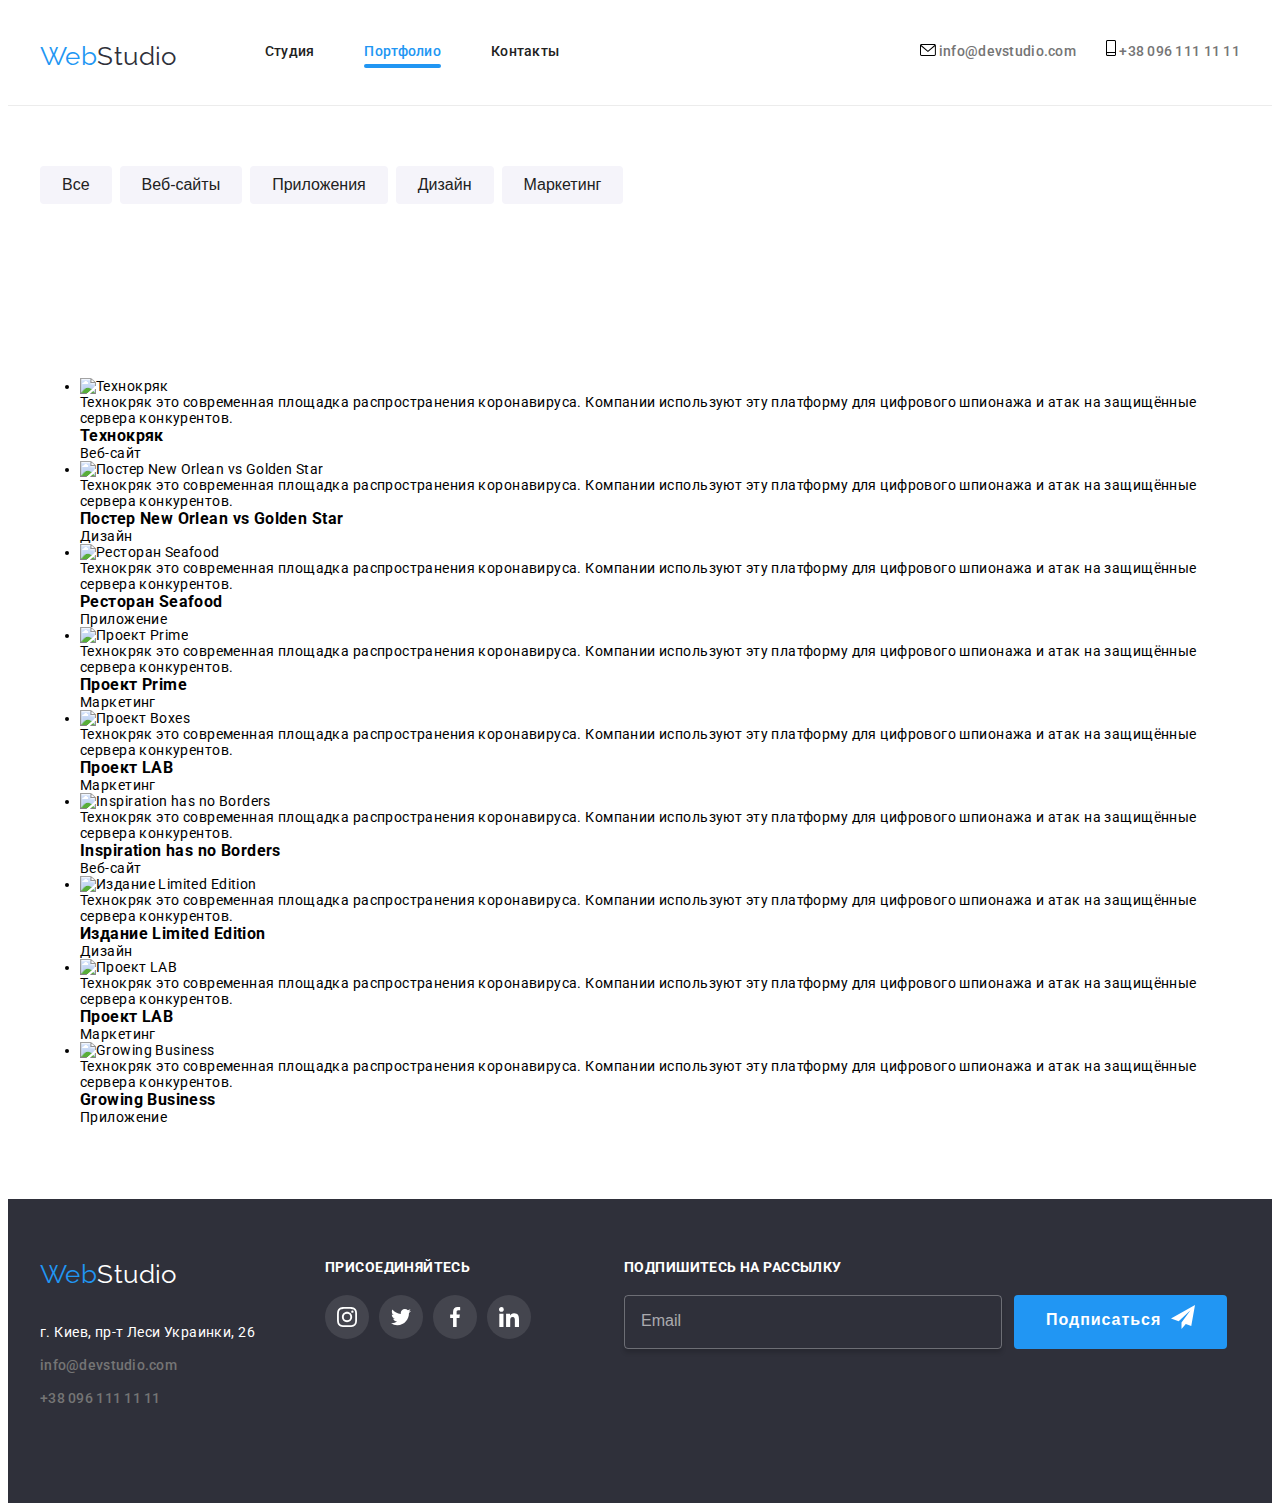
==== portfolio.html @ e3ba1b12 "Dobavlyaet adaptivnoe meny" ====
<!DOCTYPE html>
<html lang="en">
<head>
    <meta charset="UTF-8">
    <meta name="viewport" content="width=device-width, initial-scale=1.0">
    <title>Document</title>
    <link rel="stylesheet" href="https://cdnjs.cloudflare.com/ajax/libs/modern-normalize/1.0.0/modern-normalize.min.css" integrity="sha512-ISS7cAi1PEhQ8jnbJpJZMd29NlhNj4AWYyLOSp2CE/CsHxTCu+r+t0D2yoJudVrd0/8fTVPUVDzY5Tvli75u/g==" crossorigin="anonymous" />
    <link href="https://fonts.googleapis.com/css2?family=Raleway:wght@700&family=Roboto:wght@400;500;700;900&display=swap" rel="stylesheet">
    <link rel="stylesheet" href="./css/main.min.css">
    <!--<link rel="stylesheet" href="./css/styles.css">-->
  
</head>
<body>
    <header class="page-header">
        <div class="header container">
            <nav class="main-nav">
            <a lang="en" href="./index.html" aria-label="Логотип WebStudio" class="logo link"  >Web<span class="logo-element" >Studio</span></a>
            <ul class="main-meny list">
                <li class="main-meny__item"> <a href="./index.html" class="main-meny__link link">Студия</a> </li>
                <li class="main-meny__item" > <a href="./portfolio.html" class="main-meny__link link current" >Портфолио</a> </li>
                <li class="main-meny__item"> <a href="" class="main-meny__link link">Контакты</a> </li>
            </ul>
        </nav>
          <address class="contacts">
            <ul class="contacts__list list">
                <li class="contacts__item">
                    <a href="mailto:info@devstudio.com" class="contacts__link link" >
                        <svg class="contacts__mail-icon">
                            <use href="./img/symbol-defs.svg#icon-envelope-hover"></use>
                        </svg>
                        info@devstudio.com
                    </a>
                </li>
                
                <li class="contacts__item">
                    <a href="tel:+380961111111" class="contacts__link link" > 
                        <svg class="contacts__telefon-icon">
                            <use href="./img/symbol-defs.svg#icon-smartphone">   </use>
                        </svg>
                        +38 096 111 11 11
                    </a>
                </li>
            
                </ul>
          </address>
        </div>
        </header>
        <!--MAIN-->
    <main>
        <section class="section meny-portfolio"> 
            <div class="meny-portfolio container">
            <ul class="meny-portfolio__list list">
                <li class="meny-portfolio__button"><button type="button" class="secondary-btn">Все</button></li>
                <li class="meny-portfolio__button"><button type="button" class="secondary-btn">Веб-сайты</button></li>
                <li class="meny-portfolio__button"><button  type="button" class="secondary-btn">Приложения</button></li>
                <li class="meny-portfolio__button"><button  type="button" class="secondary-btn">Дизайн</button></li>
                <li class="meny-portfolio__button"><button  type="button" class="secondary-btn">Маркетинг</button></li>
            </ul>
            </div>
        </section>
        <section class="section portfolio-gallery" >
            <div class="container portfolio-gallery__container">
                <ul class="portfolio-gallery__list list">
                <li class="portfolio-gallery__list-item">
                    <div class="portfolio-gallery__image">
                 <img src="./img/portfolio1.jpg" width="370" alt="Технокряк">
                    <div class="portfolio-gallery__overlay">
                        <p class="portfolio-gallery__overlay-text">
                            Технокряк это современная площадка распространения коронавируса. 
                            Компании используют эту платформу для цифрового шпионажа и атак на защищённые 
                            сервера конкурентов.
                        </p>
                    </div>
                </div>
                    <div class="portfolio-gallery__description">
                        <h3 class="portfolio-gallery__description-title" >Технокряк</h3>
                        <p class="portfolio-gallery__description-text">Веб-сайт</p>
                        </div>
                </li>
                <li class="portfolio-gallery__list-item">
                    <div class="portfolio-gallery__image">
                    <img src="./img/portfolio2.jpg" width="370" alt="Постер New Orlean vs Golden Star">
                   <div class="portfolio-gallery__overlay">
                        <p class="portfolio-gallery__overlay-text">
                            Технокряк это современная площадка распространения коронавируса. 
                            Компании используют эту платформу для цифрового шпионажа и атак на защищённые 
                            сервера конкурентов.
                        </p>
                    </div>
                </div>
                    <div class="portfolio-gallery__description">
                    <h3 class="portfolio-gallery__description-title">Постер New Orlean vs Golden Star</h3>
                    <p class="portfolio-gallery__description-text">Дизайн</p>
                   </div>
                </li>
                <li class="portfolio-gallery__list-item">
                    <div class="portfolio-gallery__image">
                    <img src="./img/portfolio3.jpg" width="370" alt="Ресторан Seafood">
                   <div class="portfolio-gallery__overlay">
                        <p class="portfolio-gallery__overlay-text">
                            Технокряк это современная площадка распространения коронавируса. 
                            Компании используют эту платформу для цифрового шпионажа и атак на защищённые 
                            сервера конкурентов.
                        </p>
                    </div>
                </div>
                    <div class="portfolio-gallery__description">
                    <h3 class="portfolio-gallery__description-title">Ресторан Seafood</h3>
                    <p class="portfolio-gallery__description-text">Приложение</p>
                   </div>
                </li>
                <li class="portfolio-gallery__list-item">
                    <div class="portfolio-gallery__image">
                    <img src="./img/portfolio4.jpg" width="370" alt="Проект Prime">
                    <div class="portfolio-gallery__overlay">
                        <p class="portfolio-gallery__overlay-text">
                            Технокряк это современная площадка распространения коронавируса. 
                            Компании используют эту платформу для цифрового шпионажа и атак на защищённые 
                            сервера конкурентов.
                        </p>
                    </div>
                </div>
                    <div class="portfolio-gallery__description">
                    <h3 class="portfolio-gallery__description-title">Проект Prime</h3>
                    <p class="portfolio-gallery__description-text">Маркетинг</p>
                    </div>
                </li>
                <li class="portfolio-gallery__list-item">
                    <div class="portfolio-gallery__image">
                    <img src="./img/portfolio5.jpg" width="370" alt="Проект Boxes">
                    <div class="portfolio-gallery__overlay">
                        <p class="portfolio-gallery__overlay-text">
                            Технокряк это современная площадка распространения коронавируса. 
                            Компании используют эту платформу для цифрового шпионажа и атак на защищённые 
                            сервера конкурентов.
                        </p>
                    </div>
                </div>
                    <div  class="portfolio-gallery__description">
                    <h3 class="portfolio-gallery__description-title">Проект LAB</h3>
                    <p class="portfolio-gallery__description-text">Маркетинг</p>
                    </div>
                </li>
                <li class="portfolio-gallery__list-item">
                    <div class="portfolio-gallery__image">
                    <img src="./img/portfolio6.jpg" width="370" alt="Inspiration has no Borders">
                    <div class="portfolio-gallery__overlay">
                        <p class="portfolio-gallery__overlay-text">
                            Технокряк это современная площадка распространения коронавируса. 
                            Компании используют эту платформу для цифрового шпионажа и атак на защищённые 
                            сервера конкурентов.
                        </p>
                    </div>
                </div>
                    <div  class="portfolio-gallery__description">
                    <h3 class="portfolio-gallery__description-title">Inspiration has no Borders</h3>
                    <p class="portfolio-gallery__description-text">Веб-сайт</p>
                    </div>
                </li>
                <li class="portfolio-gallery__list-item">
                    <div class="portfolio-gallery__image">
                    <img src="./img/portfolio7.jpg" width="370" alt="Издание Limited Edition">
                   <div class="portfolio-gallery__overlay">
                        <p class="portfolio-gallery__overlay-text">
                            Технокряк это современная площадка распространения коронавируса. 
                            Компании используют эту платформу для цифрового шпионажа и атак на защищённые 
                            сервера конкурентов.
                        </p>
                    </div>
                </div>
                    <div  class="portfolio-gallery__description">
                    <h3 class="portfolio-gallery__description-title">Издание Limited Edition</h3>
                    <p class="portfolio-gallery__description-text">Дизайн</p>
                    </div>
                </li>
                <li class="portfolio-gallery__list-item">
                    <div class="portfolio-gallery__image">
                    <img src="./img/portfolio8.jpg" width="370" alt="Проект LAB">
                   <div class="portfolio-gallery__overlay">
                        <p class="portfolio-gallery__overlay-text">
                            Технокряк это современная площадка распространения коронавируса. 
                            Компании используют эту платформу для цифрового шпионажа и атак на защищённые 
                            сервера конкурентов.
                        </p>
                    </div>
                </div>
                    <div  class="portfolio-gallery__description">
                    <h3 class="portfolio-gallery__description-title">Проект LAB</h3>
                    <p class="portfolio-gallery__description-text">Маркетинг</p>
                    </div>
                </li>
                <li class="portfolio-gallery__list-item">
                    <div class="portfolio-gallery__image">
                    <img src="./img/portfolio9.jpg" width="370" alt="Growing Business">
                    <div class="portfolio-gallery__overlay">
                        <p class="portfolio-gallery__overlay-text">
                            Технокряк это современная площадка распространения коронавируса. 
                            Компании используют эту платформу для цифрового шпионажа и атак на защищённые 
                            сервера конкурентов.
                        </p>
                    </div>
                </div>
                    <div  class="portfolio-gallery__description">
                    <h3 class="portfolio-gallery__description-title">Growing Business</h3>
                    <p class="portfolio-gallery__description-text">Приложение</p>
                </div>
                </li>
            </ul>
        </div>
        </section>
    </main>
    <footer class="footer">
        <div class="container">
        <div class="footer__contacts">
        <a lang="en" href="./index.html" class="logo link" >Web<span class="logo-element">Studio</span></a>
        <address class="contacts">
            <ul class="contacts__list_footer list">
                <li class="contacts__item"> <a href="https://goo.gl/maps/4PW4wn21nFQkAPeC7" class="address-link link">г. Киев, пр-т Леси Украинки, 26</a> </li>
                <li class="contacts__item"><a href="mailto:info@devstudio.com" class="contacts__link link" >info@devstudio.com</a></li>
                <li  class="contacts__item"><a href="tel:+380961111111" class="contacts__link link" > +38 096 111 11 11</a></li>
            </ul>
        </address>
        </div>
        <div class="recall" >
            <p class="recall-word">присоединяйтесь</p>
            <ul class="social-icons list">
                <li class="social-icons__set">
                    <a href="" class="social-icon__link">
                        <svg class="socialicons-content">
                          <use  href="./img/symbol-defs.svg#icon-instagram"></use>
                        </svg>
                    </a>
                </li>
                <li class="social-icons__set">
                    <a href="" class="social-icon__link">
                        <svg class="socialicons-content">
                          <use  href="./img/symbol-defs.svg#icon-twitter"></use>
                        </svg>
                    </a>
                </li>
                <li class="social-icons__set">
                    <a href="" class="social-icon__link">
                        <svg class="socialicons-content">
                          <use  href="./img/symbol-defs.svg#icon-facebook"></use>
                        </svg>
                    </a>
                </li>
                <li class="social-icons__set">
                    <a href="" class="social-icon__link">
                        <svg class="socialicons-content">
                          <use href="./img/symbol-defs.svg#icon-linkedin"></use>
                        </svg>
                    </a>
                </li>      
              </ul>
        </div>
        <div class="sub">
            <p class="recall-word">
                Подпишитесь на рассылку
            </p>
            <div class="sub-field" >
            <form class="sub-form">
                <label for="email" class="sub-label"></label>
                <input type="email" class="sub-input" name="email" id="email" placeholder="Email">
            </form>
        
            <button type="submit" class= "main-button">
                Подписаться
                <svg class="sub-icon" >
                    <use href="./img/symbol-defs-2.svg#icon-icon-send"></use>
                </svg>
            </button>
        </div>
    </div>
</div>
    </footer>
   
</body>
</html>
---- css/main.min.css ----
.container{width:100%;padding-left:15px;padding-right:15px;margin-right:auto;margin-left:auto}@media screen and (min-width: 480px){.container{width:480px}}@media screen and (min-width: 768px){.container{width:768px}}@media screen and (min-width: 1200px){.container{width:1200px}}body{font-family:Roboto, sant-serif;font-weight:normal;font-size:14px;letter-spacing:0.03em}.social-icons,.main-meny,.contacts__list,.advantages__list,.work__list,.team__list,.clients__set,.contacts__list_footer,.meny-portfolio__list{list-style:none;padding:0;margin:0}.logo,.main-meny__link,.contacts__mail-icon,.contacts__telefon-icon,.contacts__link,.address-link{text-decoration:none}.img{display:block;max-width:100%;height:auto}h1,h2,h3,h4,h5,h6,p{margin-bottom:0;margin-top:0}.section{padding-top:60px;padding-bottom:60px}.section-title{margin-top:0;margin-bottom:50px;text-align:center;color:var(--titel-color);font-weight:700;font-size:36px;line-height:1.17}.social-icons{display:-webkit-box;display:-ms-flexbox;display:flex;-webkit-box-pack:center;-ms-flex-pack:center;justify-content:center;margin-top:16px}.social-icons__set{display:-webkit-box;display:-ms-flexbox;display:flex;margin-right:10px}.social-icon__link{display:-webkit-box;display:-ms-flexbox;display:flex;-webkit-box-pack:center;-ms-flex-pack:center;justify-content:center;-webkit-box-align:center;-ms-flex-align:center;align-items:center;width:44px;height:44px;-webkit-transition:background-color 250ms cubic-bezier(0.4, 0, 0.2, 1);transition:background-color 250ms cubic-bezier(0.4, 0, 0.2, 1);background-color:transparent;border-radius:50%}.socialicons-content{width:20px;height:20px;fill:#AFB1B8}.social-icon__link:hover{background-color:#2196F3}.social-icon__link:hover .socialicons-content{fill:#fff}.social-icons__set:last-child{margin-right:0}.main-button{display:inline-block;border-radius:4px;padding:10px 32px;background-color:#2196F3;color:#fff;font-weight:700;font-size:16px;line-height:1.87;text-align:center;letter-spacing:0.06em;border:none}.section-title{margin-top:0;margin-bottom:50px;text-align:center;color:var(--titel-color);font-weight:700;font-size:36px;line-height:1.17}.menu-button{display:-webkit-inline-box;display:-ms-inline-flexbox;display:inline-flex;margin:0;padding:0;margin-left:287px;margin-top:21px;margin-bottom:21px;background-color:transparent;border:none}@media screen and (min-width: 767px){.menu-button{display:none}}.menu-button .icon-cross{display:none}.menu-button.is-open .icon-cross{display:block}.menu-button.is-open .icon-menu{display:none}.page-header{position:relative}.mobile-meny{background-color:#fff}@media screen and (max-width: 767px){.mobile-meny{display:none;position:absolute;padding:60px 140px;top:100%;left:0;width:100%;height:453}.mobile-meny.is-open{display:block}}@media screen and (min-width: 768px){.mobile-meny{display:-webkit-box;display:-ms-flexbox;display:flex;-ms-flex-line-pack:center;align-content:center;-webkit-box-pack:justify;-ms-flex-pack:justify;justify-content:space-between;-webkit-box-flex:1;-ms-flex-positive:1;flex-grow:1}}.logo{color:#2196f3;font-family:Raleway, sant-serif;font-weight:700px;font-size:26px;line-height:1,19}.logo-element{color:#2F303A}.page-header{border-bottom:1px solid #ECECEC}.header.container{display:-webkit-box;display:-ms-flexbox;display:flex;-webkit-box-align:center;-ms-flex-align:center;align-items:center}@media screen and (min-width: 767px){.main-nav{display:-webkit-box;display:-ms-flexbox;display:flex;-webkit-box-align:center;-ms-flex-align:center;align-items:center}}@media screen and (min-width: 767px){.main-meny{display:-webkit-box;display:-ms-flexbox;display:flex;-ms-flex-line-pack:center;align-content:center;margin-left:88px}}@media screen and (min-width: 767px){.main-meny__item:not(:last-child){margin-right:50px}}.main-meny__link{position:relative;display:block;margin-top:32px;margin-bottom:32px;-webkit-transition:color 250ms cubic-bezier(0.4, 0, 0.2, 1);transition:color 250ms cubic-bezier(0.4, 0, 0.2, 1);color:#212121;text-align:center;font-weight:500;line-height:1.14;letter-spacing:0.02em}.main-meny__link.current::after{content:"";position:absolute;display:block;width:100%;height:4px;bottom:0;left:0;background-color:#2196F3;border-radius:2px}.main-meny__link:hover,.main-meny__link:focus{color:#2196F3}.main-meny__link.current{display:inline-block}.main-meny__link.current{margin:0 0;padding-bottom:8px;color:#2196F3}@media screen and (min-width: 767px){.main-meny__link.current{margin:32px 0px}}.contacts__mail-icon{-webkit-transition:fill 250ms cubic-bezier(0.4, 0, 0.2, 1);transition:fill 250ms cubic-bezier(0.4, 0, 0.2, 1);height:12px;width:16px;fill:main-color}@media screen and (min-width: 767px) and (max-width: 1199px){.contacts__mail-icon{height:10px;width:14px;margin-right:8px}}.contacts__telefon-icon{-webkit-transition:fill 250ms cubic-bezier(0.4, 0, 0.2, 1);transition:fill 250ms cubic-bezier(0.4, 0, 0.2, 1);height:16px;width:10px;fill:main-color}@media screen and (min-width: 767px) and (max-width: 1199px){.contacts__telefon-icon{height:14px;width:10px;margin-right:8px}}@media screen and (min-width: 767px){.contacts{margin-bottom:32px;margin-top:32px}}@media screen and (min-width: 1199px){.contacts{margin-left:auto}}@media screen and (min-width: 768px){.contacts__list{margin-left:70px}}@media screen and (min-width: 1200px){.contacts__list{display:-webkit-box;display:-ms-flexbox;display:flex}.contacts__list .contacts__item+.contacts__item{margin-left:30px}}.contacts__item{text-align:center}@media screen and (min-width: 767px){.contacts__item{text-align:left}}.contacts__link{color:#757575;font-weight:500;line-height:1.14;letter-spacing:0.02em;-webkit-transition:color 250ms cubic-bezier(0.4, 0, 0.2, 1);transition:color 250ms cubic-bezier(0.4, 0, 0.2, 1)}@media screen and (min-width: 767px) and (max-width: 1199px){.contacts__link{font-size:12px;line-height:1.171}}.contacts__link:hover{color:#2196F3}.contacts__link:hover .contacts__telefon-icon,.contacts__link:hover .contacts__mail-icon{fill:#2196F3}.hero{background-color:#2F303A;background-image:-webkit-gradient(linear, left top, left bottom, from(rgba(47,48,58,0.4)), to(rgba(47,48,58,0.4))),url(../img/HeaderMobil.jpg);background-image:linear-gradient(rgba(47,48,58,0.4), rgba(47,48,58,0.4)),url(../img/HeaderMobil.jpg);background-size:cover;background-repeat:no-repeat;padding-top:118px;padding-bottom:118px;text-align:center}@media screen and (min-device-pixel-ratio: 2), screen and (-webkit-min-device-pixel-ratio: 2), screen and (min-resolution: 192dpi), screen and (min-resolution: 2dppx){.hero{background-image:url(../img/HeaderMobil@2x.jpg)}}@media screen and (min-width: 768px){.hero{background-image:-webkit-gradient(linear, left top, left bottom, from(rgba(47,48,58,0.4)), to(rgba(47,48,58,0.4))),url(../img/HeaderTablet.jpg);background-image:linear-gradient(rgba(47,48,58,0.4), rgba(47,48,58,0.4)),url(../img/HeaderTablet.jpg)}}@media screen and (min-width: 768px) and (min-device-pixel-ratio: 2), screen and (min-width: 768px) and (-webkit-min-device-pixel-ratio: 2), screen and (min-width: 768px) and (min-resolution: 192dpi), screen and (min-width: 768px) and (min-resolution: 2dppx){.hero{background-image:url(../img/HeaderTablet@2x.jpg)}}@media screen and (min-width: 1200px){.hero{background-image:-webkit-gradient(linear, left top, left bottom, from(rgba(47,48,58,0.4)), to(rgba(47,48,58,0.4))),url(../img/HeaderDesktop.jpg);background-image:linear-gradient(rgba(47,48,58,0.4), rgba(47,48,58,0.4)),url(../img/HeaderDesktop.jpg)}}@media screen and (min-width: 1200px) and (min-device-pixel-ratio: 2), screen and (min-width: 1200px) and (-webkit-min-device-pixel-ratio: 2), screen and (min-width: 1200px) and (min-resolution: 192dpi), screen and (min-width: 1200px) and (min-resolution: 2dppx){.hero{background-image:url(../img/HeaderDesktop@2x.jpg)}}.hero-title{text-align:center;color:#fff;margin-bottom:40px;font-weight:900;font-size:26px;line-height:1.615;letter-spacing:0.06em;text-transform:uppercase}@media screen and (min-width: 1200px){.hero-title{font-size:44px;line-height:1.36;color:#fff}}.hero-main{text-align:center}.backdrop{position:fixed;top:0;left:0;opacity:1;-webkit-transition:opacity 250ms cubic-bezier(0.4, 0, 0.2, 1);transition:opacity 250ms cubic-bezier(0.4, 0, 0.2, 1);width:100%;height:100%;background-color:rgba(0,0,0,0.2)}.backdrop.is-hidden{opacity:0;pointer-events:none}.backdrop.is-hidden .modal{-webkit-transform:translate(-50%, -50%) scale(1, 2);transform:translate(-50%, -50%) scale(1, 2)}.modal{position:absolute;top:50%;left:50%;-webkit-transform:translate(-50%, -50%) scale(1);transform:translate(-50%, -50%) scale(1);-webkit-transition:-webkit-transform 1000ms cubic-bezier(0.4, 0, 0.2, 1);transition:-webkit-transform 1000ms cubic-bezier(0.4, 0, 0.2, 1);transition:transform 1000ms cubic-bezier(0.4, 0, 0.2, 1);transition:transform 1000ms cubic-bezier(0.4, 0, 0.2, 1), -webkit-transform 1000ms cubic-bezier(0.4, 0, 0.2, 1);width:450px;height:609px;background-color:#fff;-webkit-box-shadow:0px 2px 1px 0 rgba(0,0,0,0.2),0px 1px 1px 0px rgba(0,0,0,0.14);box-shadow:0px 2px 1px 0 rgba(0,0,0,0.2),0px 1px 1px 0px rgba(0,0,0,0.14)}@media screen and (min-width: 1200px){.modal{width:528px;height:581px}}.modal-button{position:absolute;top:8px;right:8px;display:block;width:30px;height:30px;padding:9px 9px 9px 9px;background-color:#fff;border:1px solid rgba(0,0,0,0.1);border-radius:50%}.modal-button:hover .modal-icon{fill:#2196F3}.modal-icon{width:11px;height:11px;-webkit-transition:fill 250ms cubic-bezier(0.4, 0, 0.2, 1);transition:fill 250ms cubic-bezier(0.4, 0, 0.2, 1)}.blank{margin-left:40px;margin-right:40px}.blank-title{text-align:center;font-weight:700;font-size:20px;line-height:1.172;margin-bottom:12px;margin-top:40px}.blank-form{position:relative;display:-webkit-box;display:-ms-flexbox;display:flex;-webkit-box-orient:vertical;-webkit-box-direction:normal;-ms-flex-direction:column;flex-direction:column}.form-input{margin-bottom:10px;padding-left:42px;height:40px;border:1px solid rgba(33,33,33,0.2);border-radius:4px;outline:none;-webkit-transition:border-color 250ms cubic-bezier(0.4, 0, 0.2, 1);transition:border-color 250ms cubic-bezier(0.4, 0, 0.2, 1)}.blank-icon{position:absolute;bottom:40%;left:13.5px;-webkit-transform:translateY(50%);transform:translateY(50%);width:15px;height:12px;-webkit-transition:fill 250ms cubic-bezier(0.4, 0, 0.2, 1);transition:fill 250ms cubic-bezier(0.4, 0, 0.2, 1)}.form-input:focus{border-color:#2196F3}.blank-form:focus-within>.blank-icon{fill:#2196F3}.form-input.kommentar{height:120px;margin-bottom:20px;padding:12px 16px}.form-label{font-size:12px;line-height:1.172;margin-bottom:4px}.checkbox-form{display:-webkit-box;display:-ms-flexbox;display:flex;-webkit-box-align:center;-ms-flex-align:center;align-items:center;margin-bottom:30px;line-height:1.71}.blank-checkbox{color:#757575;font-size:12px;line-height:1.712}@media screen and (min-width: 1200px){.blank-checkbox{font-size:14px}}.blank-checkbox a{color:#2196F3}.checkbox-icon{display:inline-block;width:16px;height:15px;margin-right:9px;margin-left:10px;border:2px solid #212121;border-radius:2px}.checkbox-input{position:absolute;width:1px;height:1px;margin:-1px;border:0;padding:0;clip:rect(0 0 0 0);overflow:hidden}.checkbox-input:checked+.checkbox-icon{border-color:#2196F3;background-color:#2196F3;background-image:url(../img/Vector.svg);background-repeat:no-repeat;background-size:contain;background-origin:border-box}.blank .main-button{display:block;margin:0 auto;cursor:pointer;-webkit-box-shadow:0px 4px 4px rgba(0,0,0,0.15);box-shadow:0px 4px 4px rgba(0,0,0,0.15)}.blank .main-button:hover{background-color:#188CE8;-webkit-transition:background-color 250ms cubic-bezier(0.4, 0, 0.2, 1);transition:background-color 250ms cubic-bezier(0.4, 0, 0.2, 1)}.advantages__item-title{margin-top:30px;margin-bottom:10px;color:#212121;font-weight:700;font-size:14px;line-height:1.14;text-align:center;text-transform:uppercase}@media screen and (min-width: 768px){.advantages__item-title{text-align:left}}.adventages__icon-set{padding:25px 190px;background:#F5F4FA;border-radius:4px}@media screen and (min-width: 768px){.adventages__icon-set{padding:25px 144px}}@media screen and (min-width: 1200px){.adventages__icon-set{padding:25px 100px}}.adventage__icon{width:70px;height:70px}.advantages__item-post{color:#757575;margin-top:0;margin-bottom:0;line-height:1.71}@media screen and (min-width: 768px){.advantages__list{display:-webkit-box;display:-ms-flexbox;display:flex;-ms-flex-wrap:wrap;flex-wrap:wrap}}.advantages__item{padding:30px 0}@media screen and (min-width: 768px){.advantages__item{width:calc(( 100% - 30px )/2)}.advantages__item:not(:nth-child(2n)){margin-right:30px}}@media screen and (min-width: 1200px){.advantages__item{width:calc(( 100% - 90px )/4)}.advantages__item:not(:nth-child(4n)){margin-right:30px}}@media screen and (max-width: 1199px){.work{display:none}}.section.work{padding-top:0}.work__list{display:-webkit-box;display:-ms-flexbox;display:flex}.work__list-item{position:relative;width:calc(( 100% - 60px )/3)}.work__list-item:not(:nth-child(3n)){margin-right:30px}.work__layout-description{position:absolute;bottom:0;left:0;width:370px;height:70px;background-color:rgba(47,48,58,0.8)}.work__layout-category{margin-top:27px;text-align:center;font-weight:700;line-height:0,853;text-transform:uppercase;color:#fff}.section.team{background-color:#F5F4FA}@media screen and (min-width: 768px){.team__list{display:-webkit-box;display:-ms-flexbox;display:flex;-ms-flex-wrap:wrap;flex-wrap:wrap}}.team__list-members{text-align:center;background-color:#fff;-webkit-box-shadow:2px 2px 4px 2px rgba(0,0,0,0.3);box-shadow:2px 2px 4px 2px rgba(0,0,0,0.3)}@media screen and (min-width: 768px) and (max-width: 1199px){.team__list-members{width:calc(( 100% - 30px )/2)}.team__list-members:not(:nth-child(2n)){margin-right:30px}.team__list-members:not(:nth-last-child(-n+2)){margin-bottom:30px}}@media screen and (min-width: 1200px){.team__list-members{width:calc(( 100% - 90px )/4);margin-bottom:0}.team__list-members:not(:nth-child(4n)){margin-right:30px}}.team__describing-members{margin:30px 32px}.team__name-members{margin-bottom:10px;color:#212121;font-weight:500;font-size:16px;line-height:1.19}.team__members-occupation{color:#757575;font-size:16px;line-height:1.19}.clients__set{display:-webkit-box;display:-ms-flexbox;display:flex;-ms-flex-wrap:wrap;flex-wrap:wrap}.clients__list{display:-webkit-box;display:-ms-flexbox;display:flex;-webkit-box-pack:center;-ms-flex-pack:center;justify-content:center;-webkit-box-align:center;-ms-flex-align:center;align-items:center;width:calc(( 100% - 30px )/2);height:90px;-webkit-transition:border 250ms cubic-bezier(0.4, 0, 0.2, 1);transition:border 250ms cubic-bezier(0.4, 0, 0.2, 1);border:1px solid #AFB1B8;border-radius:4px}@media screen and (min-width: 320px) and (max-width: 767px){.clients__list:not(:nth-child(2n)){margin-right:30px}.clients__list:not(:nth-last-child(-n+2)){margin-bottom:30px}}@media screen and (min-width: 768px) and (max-width: 1199px){.clients__list{width:calc(( 100% - 60px )/3)}.clients__list:not(:nth-child(3n)){margin-right:30px}.clients__list:not(:nth-last-child(-n+3)){margin-bottom:30px}}@media screen and (min-width: 1200px){.clients__list{width:calc(( 100% - 150px )/6)}.clients__list:not(:nth-child(6n)){margin-right:30px}}.clients__list:hover{border:1px solid #2196F3}.clients__icon-content{fill:#AFB1B8;-webkit-transition:fill 250ms cubic-bezier(0.4, 0, 0.2, 1);transition:fill 250ms cubic-bezier(0.4, 0, 0.2, 1)}.clients__list:hover .clients__icon-content{fill:#2196F3}@media screen and (min-width: 768px){.footer__tablet{display:-webkit-box;display:-ms-flexbox;display:flex;margin-left:76px;margin-right:89px}}@media screen and (min-width: 768px) and (min-width: 1200px){.footer__tablet{margin-left:0;margin-right:0}}.footer{padding-top:60px;padding-bottom:60px;background-color:#2F303A}@media screen and (min-width: 768px) and (max-width: 1199px){.contacts__list_footer .contacts__item{text-align:center}}@media screen and (min-width: 1200px){.footer .container{display:-webkit-box;display:-ms-flexbox;display:flex}}.footer .logo{display:block;margin-bottom:20px}.footer .logo-element{color:#fff}.footer__contacts{text-align:center}@media screen and (min-width: 768px){.footer__contacts{margin-right:165px}}@media screen and (min-width: 1200px){.footer__contacts{margin-right:70px;text-align:left}}@media screen and (min-width: 768px) and (max-width: 1199px){.contacts__link.footers{font-size:14px}}.address-link{color:#fff}.contacts__item:not(:last-child){margin-bottom:8px}@media screen and (min-width: 1200px){.contacts__item:not(:last-child){margin-bottom:9px}}.contacts{font-style:normal;line-height:1.71}.footer .social-icon__link{-webkit-transition:background-color 250ms cubic-bezier(0.4, 0, 0.2, 1);transition:background-color 250ms cubic-bezier(0.4, 0, 0.2, 1);background-color:rgba(255,255,255,0.1)}.footer .social-icon__link:hover{background-color:#2196F3}.footer .socialicons-content{fill:#fff}.recall{text-align:center}@media screen and (min-width: 1200px){.recall{margin-right:93px}}.recall-word{margin-bottom:20px;margin-top:60px;text-align:center;font-weight:700;color:#fff;line-height:0,853;text-transform:uppercase}@media screen and (min-width: 768px){.recall-word{margin-top:0}}@media screen and (min-width: 1200px){.recall-word{text-align:left}}.sub-form{margin-bottom:20px}@media screen and (min-width: 768px){.sub-form{padding-left:168px;padding-right:152px}}@media screen and (min-width: 768px) and (min-width: 1200px){.sub-form{padding-left:0;padding-right:0}}@media screen and (min-width: 1200px){.sub-form{margin-top:0;margin-bottom:0;margin-right:12px}}@media screen and (min-width: 1200px){.sub-field{display:-webkit-box;display:-ms-flexbox;display:flex}}.sub-label{color:rgba(255,255,255,0.6);font-size:16px}.sub-icon{width:24px;height:24px;margin-left:10px}.sub-input{width:100%;height:50px;margin-right:12px;padding-left:16px;border:1px solid rgba(255,255,255,0.3);border-radius:4px;color:#F5F4FA;-webkit-box-shadow:0px 4px 4px rgba(0,0,0,0.15);box-shadow:0px 4px 4px rgba(0,0,0,0.15);background-color:transparent}@media screen and (min-width: 768px){.sub-input{margin:20px 0;width:450px}}@media screen and (min-width: 1200px){.sub-input{width:358px;margin:0 0}}.sub-input::-webkit-input-placeholder{color:rgba(255,255,255,0.6);font-size:16px}.sub-input:-ms-input-placeholder{color:rgba(255,255,255,0.6);font-size:16px}.sub-input::-ms-input-placeholder{color:rgba(255,255,255,0.6);font-size:16px}.sub-input::placeholder{color:rgba(255,255,255,0.6);font-size:16px}.footer .main-button{display:-webkit-box;display:-ms-flexbox;display:flex;-ms-flex-line-pack:center;align-content:center;margin:0 140px}@media screen and (min-width: 768px){.footer .main-button{margin-left:291px;margin-right:276px}}@media screen and (min-width: 768px) and (min-width: 1200px){.footer .main-button{margin-left:0;margin-right:0}}.page-header.portfolio{border:1px solid #ECECEC}.meny-portfolio{padding-bottom:50px}.meny-portfolio__list{display:-webkit-box;display:-ms-flexbox;display:flex;-ms-flex-wrap:wrap;flex-wrap:wrap}.secondary-btn{-webkit-transition:background-color 250ms cubic-bezier(0.4, 0, 0.2, 1),color 250ms cubic-bezier(0.4, 0, 0.2, 1),-webkit-box-shadow 250ms cubic-bezier(0.4, 0, 0.2, 1);transition:background-color 250ms cubic-bezier(0.4, 0, 0.2, 1),color 250ms cubic-bezier(0.4, 0, 0.2, 1),-webkit-box-shadow 250ms cubic-bezier(0.4, 0, 0.2, 1);transition:background-color 250ms cubic-bezier(0.4, 0, 0.2, 1),color 250ms cubic-bezier(0.4, 0, 0.2, 1),box-shadow 250ms cubic-bezier(0.4, 0, 0.2, 1);transition:background-color 250ms cubic-bezier(0.4, 0, 0.2, 1),color 250ms cubic-bezier(0.4, 0, 0.2, 1),box-shadow 250ms cubic-bezier(0.4, 0, 0.2, 1),-webkit-box-shadow 250ms cubic-bezier(0.4, 0, 0.2, 1);padding:6px 22px;background-color:#F5F4FA;color:#212121;border:none;border-radius:4px;font-weight:500;font-size:16px;line-height:1.62;text-align:center}.secondary-btn:hover,.secondary-btn:focus{background-color:#2196F3;color:#fff;-webkit-box-shadow:0px 3px 1px rgba(0,0,0,0.1),0px 1px 2px rgba(0,0,0,0.08),0px 2px 2px rgba(0,0,0,0.12);box-shadow:0px 3px 1px rgba(0,0,0,0.1),0px 1px 2px rgba(0,0,0,0.08),0px 2px 2px rgba(0,0,0,0.12)}.meny-portfolio__button{margin-right:8px}
/*# sourceMappingURL=main.min.css.map */
---- css/styles.css ----
:root{
    --main-color: #757575;
    --brand-color: #2196F3;
    --titel-color: #212121;
    --white-color: #FFFFFF; 
    --button-color: #F5F4FA;
    --foot-head-color:  #2F303A;
}
/*component - elements which can be used several time*/
body {
    font-family: Roboto, sant-serif;
    font-weight: normal;
    font-size: 14px;
    letter-spacing: 0.03em;
}
.list {
    list-style: none;
    padding: 0;
    margin: 0;
}
.link {
    text-decoration: none;
}
.img {
    display: block;
}
h1, h2,h3, h4, h5, h6, p {
    margin-bottom: 0;
    margin-top: 0;
}
.section{
    padding-top: 94px;
    padding-bottom: 94px;
}

.container {
    margin: 0 auto;
    width: 1200px;
    padding: 0 15px;
   
}
button {
    font-family: inherit;
}
.section-title {
    margin-top: 0;
    margin-bottom: 50px;
    text-align: center;

    color: var(--titel-color);

    font-weight: 700;
    font-size: 36px;
    line-height: 1.17;

}

/*nav*/ 

.header.container {
    display: flex;
    align-items: center;
   justify-items: space-between;

}
.main-nav{
    display: flex;
    align-items: center;
  
}
/*logo*/

.logo {

    color: #2196f3;

    font-family: Raleway, sant-serif;
    font-weight: 700px;
    font-size: 26px;
    line-height: 1,19;
}

.logo-element {
    color: #2F303A;
}
/*meny*/
.main-meny {
    display: flex;
    margin-left: 93px;
}

.main-meny__item:not(:last-child) {
    margin-right: 50px;
}
.main-meny__link{ 
    position: relative;
    display: block;
    padding-top: 32px;
    padding-bottom: 32px;

    transition: color 250ms cubic-bezier(0.4, 0, 0.2, 1);

    color: var(--titel-color);

    font-weight: 500;
    line-height: 1.14;
    letter-spacing: 0.02em;

}

.main-meny__link.current::after {
    content: "";

    position: absolute;
    display: block;
    width: 100%;
    height: 4px;
    bottom: 0;
    left: 0;
    /*transition: opacity 250ms cubic-bezier(0.4, 0, 0.2, 1);*/

    background-color: var(--brand-color);
    border-radius: 2px;
    }

/*.meny-link:hover::after {
    opacity: 1;
}*/

.main-meny__link:hover,
.main-meny__link:focus  {
color: var(--brand-color);
}
.main-meny__link.current {
    color: var(--brand-color);
}

/*.current.portfolio::after{
    width: 78px;
}*/

.contacts__mail-icon {
    transition: fill 250ms cubic-bezier(0.4, 0, 0.2, 1);

    height: 12px;
    width: 16px;
   margin-right: 10px;
   fill: var(--main-color);

}

.contacts__telefon-icon {
    transition: fill 250ms cubic-bezier(0.4, 0, 0.2, 1);

    height: 16px;
    width: 10px;
    margin-right: 10px;
    fill: var(--main-color);
}
/*contact personal*/

.contacts{
    margin-left: auto;
}
.contacts__list {
    display: flex;
}
.contacts__list .contacts__item + .contacts__item{
margin-left: 50px;
}
.contacts__link {
    color: var(--main-color);

    font-weight: 500;
    line-height: 1.14;
    letter-spacing: 0.02em;

    transition: color 250ms cubic-bezier(0.4, 0, 0.2, 1);
}
.contacts__link:hover {
    color: var(--brand-color);
}
.contacts__link:hover .contacts__telefon-icon,
.contacts__link:hover .contacts__mail-icon {
    fill: var(--brand-color);
}

/*hero*/

.hero {
    background-color: var(--foot-head-color);
    background-image: linear-gradient(rgba( 47, 48, 58, 0.4),
     rgba(47, 48, 58, 0.4)), url(../img/hero_mobile1.jpg)
     url(../img/hero/MainImg.jpg);
     background-size: cover;
     background-repeat: no-repeat;

    text-align: center;
    padding-top: 200px;
    padding-bottom: 200px;
}
.hero-title {
    color: var(--white-color);

    margin-bottom: 40px;

    font-weight: 900;
    font-size: 44px;
    line-height: 1.36;
    letter-spacing: 0.06em;
    text-transform: uppercase;

}
.hero-main
{
    text-align: center;
}
.main-button {
    background-color: var(--brand-color);

    display: inline-block;

    border-radius: 4px;
    padding: 10px 32px;

    color: var(--white-color);
    font-weight: 700;
    font-size: 16px;
    line-height: 1.87;
    text-align: center;
    letter-spacing: 0.06em;
    border: none;
}
   


/*advantages*/


.advantages .advantages__item-title {
margin-top: 0;
margin-bottom: 10px;

color: var(--titel-color);
font-weight: 700;
font-size: 14px;
line-height: 1.14;
text-transform: uppercase;
}

.advantages__item-post {
    color: var(--main-color);
    
    margin-top: 0;
    margin-bottom: 0;

    line-height: 1.71;

    }

    .advantages__list {
        display: flex;
        flex-wrap: wrap;
    }
.advantages__item{
    width: calc(( 100% - 90px )/4);
   margin-right: 30px;
}

.advantages__item:nth-child(4n) 
{
    margin-right: 0;
}

.adventages__icon-set 
{
    width: 270px;
    height: 120px;
    margin-bottom: 30px;
    padding: 25px 100px;

    background: #F5F4FA;
    border-radius: 4px;
}
.adventage__icon {
    width: 70px;
    height: 70px;
}

/*work-list*/

.section.work {
    padding-top: 0;
}
.work-list {
display: flex;
}
.work__list-item {
    position: relative;
    width: calc(( 100% - 60px )/3);
    
}
.work__list-item:not(:nth-child(3n)) 
{
    margin-right: 30px;
}
.work__layout-description{
    position: absolute;
    bottom: 0;
    left:0;
    width: 370px;
    height: 70px;

    background-color: rgba(47, 48, 58, 0.8);

}
.work__layout-category{
    margin-top: 27px;

    text-align: center;
    font-weight: 700;
    line-height: 0,853;
    text-transform: uppercase;
    color: var(--white-color);


}

/*.work-item:
  team description*/

.section.team{
    background-color: var(--button-color);
}
.team__list {
    display: flex;
}

.team__list-members{
    margin-right: 30px;
   width: calc(( 100% - 90px )/4);
    text-align: center;

    background-color: var(--white-color);
    box-shadow: 2px 2px 4px 2px rgba(0, 0, 0, 0.3);
}
.team__list-members:nth-child(4n){
    margin-right: 0;
}
.team__describing-members{
    margin: 30px 32px;
}
.team__name-members {
    margin-bottom: 10px;

    color: var(--titel-color);

    font-weight: 500;
    font-size: 16px;
    line-height: 1.19;

    }

.team__members-occupation {
    color: var(--main-color);

    font-size: 16px;
    line-height: 1.19;
}
.social-icons {
    display: flex;
    margin-top: 16px;
 /* justify-content: center;
   /*align-content: center;*/
}
.social-icons__set
{
    display: flex;
    margin-right: 10px;
    /*justify-content: center;
    align-content: center;*/
}
.social-icon__link{
    display: flex;
    justify-content: center;
    align-items: center;
    width: 44px;
   height: 44px;

   transition: background-color 250ms cubic-bezier(0.4, 0, 0.2, 1);
   
   background-color:transparent; 
   border-radius: 50% ;
   

}
.socialicons-content
{
    width: 20px;
    height: 20px;
    fill: #AFB1B8;
}
.social-icon__link:hover{
    background-color:  var(--brand-color);
 
}
.social-icon__link:hover .socialicons-content{
    fill: var(--white-color);
}
.social-icons__set:last-child
{
    margin-right: 0;
}

 /*clients*/
 .clients__set {
    display: flex;
}

.clients__list {
display: flex;
justify-content: center ;
align-items: center;

width: calc(( 100% - 150px )/6);
height: 90px;

transition: border 250ms cubic-bezier(0.4, 0, 0.2, 1);

border: 1px solid #AFB1B8;
border-radius: 4px;
}
.clients__list:not(:nth-child(6n))
{
   margin-right: 30px;
}
.clients_icon-content {
fill:  #AFB1B8;

transition: fill 250ms cubic-bezier(0.4, 0, 0.2, 1);
}
.clients__list:hover{
border: 1px solid var(--brand-color);
}

.clients__list:hover .clients_icon-content {
fill: var(--brand-color);

}



/*footer*/
  .footer.container {
    display: flex;
    /*align-items: center;
   justify-items: space-between;*/
}
    .footer {
        padding-top: 60px;
        padding-bottom: 60px;
        background-color: var(--foot-head-color);
    }
    .footer .container{
        display: flex;
    }
    .footer .logo{
        display: block;
        margin-bottom: 20px;
    }
    .footer .logo-element
    {
        color: var(--white-color);
    }
    .footer__contacts {
        margin-right: 70px;
    }
    
    .address-link {
        color: var(--white-color);
    }
    .contacts__item:not(:last-child){
        margin-bottom: 9px;
    }
    .contacts {
        font-style: normal;
        line-height: 1.71;
    }
    .footer .social-icon__link{
        transition: background-color 250ms cubic-bezier(0.4, 0, 0.2, 1);

       background-color:rgba(255, 255, 255, 0.1);
    }
    .footer .social-icon__link:hover {
        background-color: var(--brand-color);
    }
    .footer .socialicons-content
    {
        fill: var(--white-color);
    }
    .recall{
        margin-right: 94px;
    }
    .recall-word {
        font-weight: 700;
        color: var(--white-color);
        line-height: 0,853;
        text-transform: uppercase;
    }
    .sub-field {
        display: flex;
        

        margin-top: 20px;
    }
    .sub-label{
        color: rgba( 255, 255, 255, 0.6);
        font-size: 16px;
    }
    .sub-icon{
        width: 24px;
        height: 24px;
        margin-left: 10px;
     
    }
    .sub-input{
        width: 358px;
        height: 50px;
        margin-right: 12px;
       padding-left: 16px;

        border: 1px solid rgba(255, 255, 255, 0.3);
        border-radius: 4px;
        color: var(--button-color);
        box-shadow: 0px 4px 4px rgba(0, 0, 0, 0.15);
        background-color: transparent;
    }
   
    .sub-input::placeholder
    {
        color: rgba( 255, 255, 255, 0.6);
        font-size: 16px;
        
    }
    .footer .main-button{
        display: flex;
        align-items: center;
    }
    
    
    
   
    /*meny in portfolio*/
    .page-header.portfolio {
        border: 1px solid #ECECEC;
    }
    .meny-portfolio {
        padding-bottom: 50px;
    }    
    .meny-portfolio__list {
        display: flex;
      /* align-items: center;*/
       justify-content: center;
    }
    .secondary-btn {
        transition: background-color 250ms cubic-bezier(0.4, 0, 0.2, 1),
        color 250ms cubic-bezier(0.4, 0, 0.2, 1),
        box-shadow 250ms cubic-bezier(0.4, 0, 0.2, 1);
        
        padding: 6px 22px;
        

        background-color: var(--button-color);
        color: var(--titel-color);
        border: none;
        border-radius: 4px;
    
        
        font-weight: 500;
        font-size: 16px;
        line-height: 1.62;
        text-align: center;
    }
    .secondary-btn:hover,
    .secondary-btn:focus {
        background-color: var(--brand-color);
        color: var(--white-color);
        box-shadow:  0px 3px 1px rgba(0, 0, 0, 0.1), 
        0px 1px 2px rgba(0, 0, 0, 0.08), 
        0px 2px 2px rgba(0, 0, 0, 0.12);
    }
    .meny-portfolio__button {
        margin-right: 8px;
    }

    
   /*portfolio*/
   .portfolio-gallery__section {
       padding-top: 0;
   }
   .portfolio-gallery__list {
    display: flex;
    flex-wrap: wrap;
    }
    .portfolio-gallery__list-item{
       /* position: relative;
      overflow: hidden;*/
       
        width: calc((100% - 60px)/3);
        margin-right: 30px;
        margin-bottom: 30px;
        
        border: 1px solid #EEEEEE;
        background-color: var(--white-color);
        border-radius: 4px;
    }
    .portfolio-gallery__list-item:hover {
        box-shadow: 1px 4px 6px 0px rgba(0, 0, 0, 0.16), 0px 4px 4px 0px rgba(0, 0, 0, 0.6),
        0px 1px 1px 0px rgba(0, 0, 0, 0.12)  
    }
    .portfolio-gallery__list-item:nth-child(3n) {
        margin-right: 0;
    }
    .portfolio-gallery__list-item:nth-last-child(-n+3)
    {
        margin-bottom: 0;
    }
    .portfolio-gallery__image{
        position: relative;
        overflow: hidden;
    }
    .portfolio-gallery__overlay{
       position: absolute;
       
        top: 0;
        right: 0;
        width: 100%;
        height: 294px;

        transform:  translateY(110%);
        transition: transform 250ms cubic-bezier(0.4, 0, 0.2, 1);

        padding: 63px 24px;

        background: rgba(33, 150, 243, 0.9);
    }
    .portfolio-gallery__overlay-text {
        font-size: 18px;
        line-height: 1.55;
        
        color: var(--white-color);
    }
    .portfolio-item:hover .portfolio-gallery__overlay{
        transform: translateY(0%) ;
    }
    .portfolio-gallery__description-text {
        margin-top: 4px;
        color: var(--main-color);
        font-size: 16px;
        line-height: 1.87;
    }
       .portfolio-gallery__description {
            margin: 20px 24px;
        }
        .portfolio-gallery__description-title {
            color: var(--titel-color);

            font-weight: 700;
            font-size: 18px;
            line-height: 2;
            letter-spacing: 0.06em;
        }
        .backdrop {
            position: fixed;
            top: 0;
            left: 0;

            opacity: 1;
            transition: opacity 250ms cubic-bezier(0.4, 0, 0.2, 1);

            width: 100%;
            height: 100%;
            background-color:  rgba(0, 0, 0, 0.2);
        }
        .backdrop.is-hidden {
            opacity: 0;
            pointer-events: none;/*pomogaet propystit sobitiya*/

        }
        .backdrop.is-hidden .modal{
            transform: translate(-50%,-50%) scale(1,2);
        }
        .modal {
            position: absolute;
            top: 50%;
             left: 50%;
            transform: translate(-50%, -50%) scale(1);
            transition: transform 1000ms cubic-bezier(0.4, 0, 0.2, 1);

            width: 528px;
            height: 581px; 
            background-color: var(--white-color);
            box-shadow: 0px 2px 1px 0 rgba(0, 0, 0, 0.2),
            0px 1px 1px 0px rgba(0, 0, 0, 0.14);
            
        }
        .modal-button{
            position: absolute;
            top: 8px;
            right: 8px;
            display: block;
            width: 30px;
            height: 30px;
            /*margin-top: 8px;
            margin-right: 8px;*/
            padding: 9px 9px 9px 9px;
           

            background-color: var(--white-color);
            border: 1px solid rgba(0, 0, 0, 0.1);
            border-radius: 50%;
        }
        .modal-button:hover .modal-icon{
            fill: var(--brand-color);
        }
        .modal-icon{   
            width: 11px;
            height: 11px;

            transition: fill 250ms cubic-bezier(0.4, 0, 0.2, 1)
           
        }
        .blank{
            margin-left: 40px;
            margin-right: 40px;
          /*  width: 448px;*/
        }
        .blank-title{
            text-align: center;
            font-weight: 700;
            font-size: 20px;
            line-height: 1.172;
            margin-bottom: 12px;
            margin-top: 40px;
        }
        .blank-form{/*mozno eshe cherez display=block dlya label i input*/
            position: relative;

            display: flex;
            flex-direction: column;
            
           /* width: 448px;
           /* height: 40px;*/
            
            /*padding: 10px 20px;*/

            
        }
        .form-input{
            margin-bottom: 10px;
            padding-left: 42px;
            height: 40px;
            border: 1px solid rgba(33, 33, 33, 0.2);
            border-radius: 4px;
            outline: none;

            transition: border-color 250ms cubic-bezier(0.4, 0, 0.2, 1);
        }
        .blank-icon{
            position: absolute;
            bottom: 40%;
            left: 13.5px;
            transform: translateY(50%);
            width: 15px;
            height: 12px;

            transition: fill 250ms cubic-bezier(0.4, 0, 0.2, 1);
        }
        .form-input:focus {
            border-color: var(--brand-color);
        }
      
        .blank-form:focus-within > .blank-icon{
            fill: var(--brand-color);
        }
       .form-input.kommentar{
        height: 120px;
        margin-bottom: 20px;
        padding: 12px 16px;
       }
       
        .form-label{
            font-size: 12px;
            line-height: 1.172;
            margin-bottom: 4px;
        }
        .checkbox-form{
            display: flex;
            align-items: center;
            /*margin-left: 54px;
            margin-right: 51px;*/
            margin-bottom: 30px;

            line-height: 1.71;
        }
        .blank-checkbox{
            color: var(--main-color);
        }
        .blank-checkbox a{
            color: var(--brand-color);
        }
        .checkbox-icon {
            display: inline-block;
            width: 16px;
            height: 15px;
            margin-right: 9px;
            margin-left: 10px;

            border: 2px solid var(--titel-color);
            border-radius: 2px;
        }
        
        .checkbox-input {
        position: absolute;
        width: 1px;
        height: 1px;
        margin: -1px;
        border: 0;
        padding: 0;
        clip: rect(0 0 0 0);
        overflow: hidden;

        }

        .checkbox-input:checked + .checkbox-icon{
           border-color: var(--brand-color);
            background-color: var(--brand-color);
            background-image: url(../img/Vector.svg);
            background-repeat: no-repeat;
            background-size: contain;
            background-origin: border-box;
        }
        .blank .main-button{
            margin: 0 164px;
            cursor: pointer;

            box-shadow: 0px 4px 4px rgba(0, 0, 0, 0.15);
        }
        .blank .main-button:hover{
            background-color: #188CE8;
            transition: background-color 250ms cubic-bezier(0.4, 0, 0.2, 1);
        }
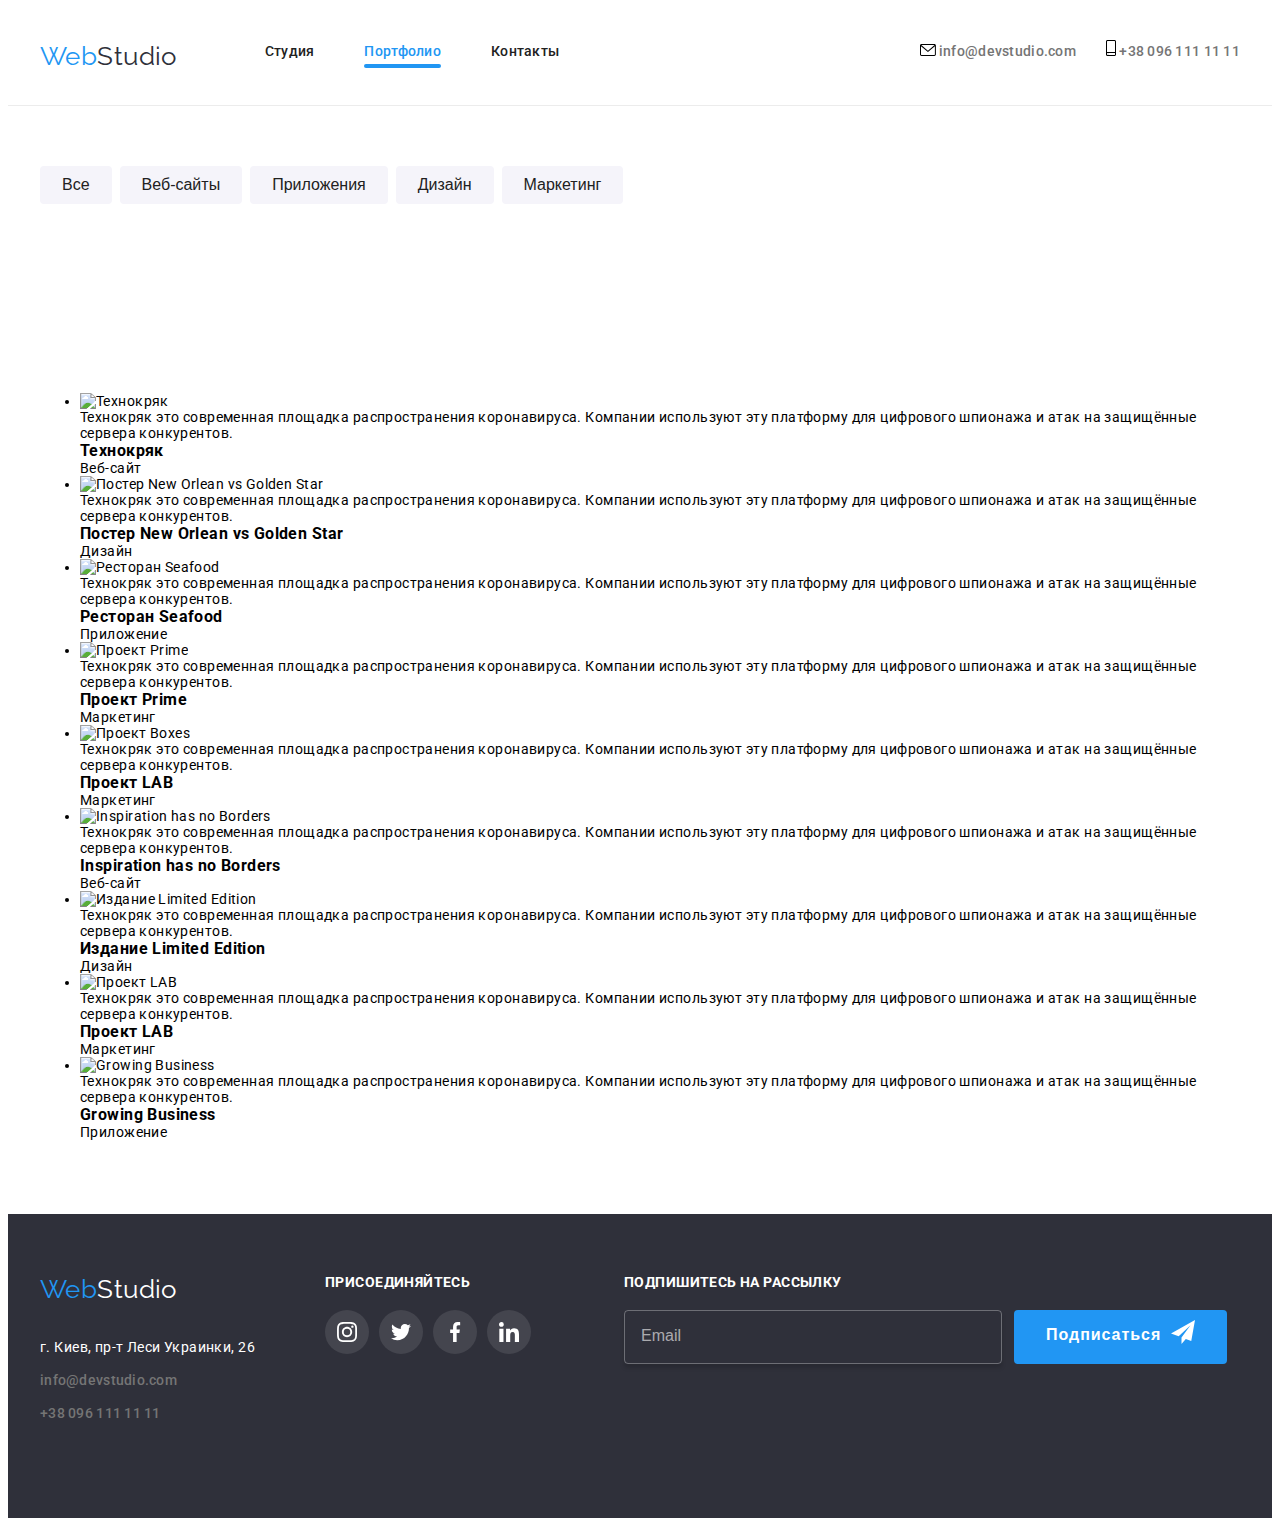
==== commit 3896c5ba: "cHANGES" ====
--- a/portfolio.html
+++ b/portfolio.html
@@ -13,8 +13,15 @@
 <body>
     <header class="page-header">
         <div class="header container">
-            <nav class="main-nav">
             <a lang="en" href="./index.html" aria-label="Логотип WebStudio" class="logo link"  >Web<span class="logo-element" >Studio</span></a>
+            <button type="button" class="menu-button is-open" aria-expanded="false" aria-controls="mobile-meny" data-menu-button>
+                <svg width= 24px height= 16px aria-label="Переключатель мобильного меню">
+                    <use class="icon-cross" href="./img/CloseMeny.svg#icon-close_24px" >  </use>
+                    <use class="icon-menu" href="./img/CloseMeny.svg#icon-menu_24px">  </use>
+                    
+                </svg>  </button>
+                <div class="mobile-meny is-open" id="mobile-meny" data-menu>
+            <nav class="main-nav">   
             <ul class="main-meny list">
                 <li class="main-meny__item"> <a href="./index.html" class="main-meny__link link">Студия</a> </li>
                 <li class="main-meny__item" > <a href="./portfolio.html" class="main-meny__link link current" >Портфолио</a> </li>
@@ -44,6 +51,7 @@
                 </ul>
           </address>
         </div>
+    </div>
         </header>
         <!--MAIN-->
     <main>
@@ -274,6 +282,7 @@
     </div>
 </div>
     </footer>
-   
+    <script src="./js/modal.js"></script>
+    <script src="./js/meny.js"></script>
 </body>
 </html>--- a/css/main.min.css
+++ b/css/main.min.css
@@ -1,2 +1,2 @@
-.container{width:100%;padding-left:15px;padding-right:15px;margin-right:auto;margin-left:auto}@media screen and (min-width: 480px){.container{width:480px}}@media screen and (min-width: 768px){.container{width:768px}}@media screen and (min-width: 1200px){.container{width:1200px}}body{font-family:Roboto, sant-serif;font-weight:normal;font-size:14px;letter-spacing:0.03em}.social-icons,.main-meny,.contacts__list,.advantages__list,.work__list,.team__list,.clients__set,.contacts__list_footer,.meny-portfolio__list{list-style:none;padding:0;margin:0}.logo,.main-meny__link,.contacts__mail-icon,.contacts__telefon-icon,.contacts__link,.address-link{text-decoration:none}.img{display:block;max-width:100%;height:auto}h1,h2,h3,h4,h5,h6,p{margin-bottom:0;margin-top:0}.section{padding-top:60px;padding-bottom:60px}.section-title{margin-top:0;margin-bottom:50px;text-align:center;color:var(--titel-color);font-weight:700;font-size:36px;line-height:1.17}.social-icons{display:-webkit-box;display:-ms-flexbox;display:flex;-webkit-box-pack:center;-ms-flex-pack:center;justify-content:center;margin-top:16px}.social-icons__set{display:-webkit-box;display:-ms-flexbox;display:flex;margin-right:10px}.social-icon__link{display:-webkit-box;display:-ms-flexbox;display:flex;-webkit-box-pack:center;-ms-flex-pack:center;justify-content:center;-webkit-box-align:center;-ms-flex-align:center;align-items:center;width:44px;height:44px;-webkit-transition:background-color 250ms cubic-bezier(0.4, 0, 0.2, 1);transition:background-color 250ms cubic-bezier(0.4, 0, 0.2, 1);background-color:transparent;border-radius:50%}.socialicons-content{width:20px;height:20px;fill:#AFB1B8}.social-icon__link:hover{background-color:#2196F3}.social-icon__link:hover .socialicons-content{fill:#fff}.social-icons__set:last-child{margin-right:0}.main-button{display:inline-block;border-radius:4px;padding:10px 32px;background-color:#2196F3;color:#fff;font-weight:700;font-size:16px;line-height:1.87;text-align:center;letter-spacing:0.06em;border:none}.section-title{margin-top:0;margin-bottom:50px;text-align:center;color:var(--titel-color);font-weight:700;font-size:36px;line-height:1.17}.menu-button{display:-webkit-inline-box;display:-ms-inline-flexbox;display:inline-flex;margin:0;padding:0;margin-left:287px;margin-top:21px;margin-bottom:21px;background-color:transparent;border:none}@media screen and (min-width: 767px){.menu-button{display:none}}.menu-button .icon-cross{display:none}.menu-button.is-open .icon-cross{display:block}.menu-button.is-open .icon-menu{display:none}.page-header{position:relative}.mobile-meny{background-color:#fff}@media screen and (max-width: 767px){.mobile-meny{display:none;position:absolute;padding:60px 140px;top:100%;left:0;width:100%;height:453}.mobile-meny.is-open{display:block}}@media screen and (min-width: 768px){.mobile-meny{display:-webkit-box;display:-ms-flexbox;display:flex;-ms-flex-line-pack:center;align-content:center;-webkit-box-pack:justify;-ms-flex-pack:justify;justify-content:space-between;-webkit-box-flex:1;-ms-flex-positive:1;flex-grow:1}}.logo{color:#2196f3;font-family:Raleway, sant-serif;font-weight:700px;font-size:26px;line-height:1,19}.logo-element{color:#2F303A}.page-header{border-bottom:1px solid #ECECEC}.header.container{display:-webkit-box;display:-ms-flexbox;display:flex;-webkit-box-align:center;-ms-flex-align:center;align-items:center}@media screen and (min-width: 767px){.main-nav{display:-webkit-box;display:-ms-flexbox;display:flex;-webkit-box-align:center;-ms-flex-align:center;align-items:center}}@media screen and (min-width: 767px){.main-meny{display:-webkit-box;display:-ms-flexbox;display:flex;-ms-flex-line-pack:center;align-content:center;margin-left:88px}}@media screen and (min-width: 767px){.main-meny__item:not(:last-child){margin-right:50px}}.main-meny__link{position:relative;display:block;margin-top:32px;margin-bottom:32px;-webkit-transition:color 250ms cubic-bezier(0.4, 0, 0.2, 1);transition:color 250ms cubic-bezier(0.4, 0, 0.2, 1);color:#212121;text-align:center;font-weight:500;line-height:1.14;letter-spacing:0.02em}.main-meny__link.current::after{content:"";position:absolute;display:block;width:100%;height:4px;bottom:0;left:0;background-color:#2196F3;border-radius:2px}.main-meny__link:hover,.main-meny__link:focus{color:#2196F3}.main-meny__link.current{display:inline-block}.main-meny__link.current{margin:0 0;padding-bottom:8px;color:#2196F3}@media screen and (min-width: 767px){.main-meny__link.current{margin:32px 0px}}.contacts__mail-icon{-webkit-transition:fill 250ms cubic-bezier(0.4, 0, 0.2, 1);transition:fill 250ms cubic-bezier(0.4, 0, 0.2, 1);height:12px;width:16px;fill:main-color}@media screen and (min-width: 767px) and (max-width: 1199px){.contacts__mail-icon{height:10px;width:14px;margin-right:8px}}.contacts__telefon-icon{-webkit-transition:fill 250ms cubic-bezier(0.4, 0, 0.2, 1);transition:fill 250ms cubic-bezier(0.4, 0, 0.2, 1);height:16px;width:10px;fill:main-color}@media screen and (min-width: 767px) and (max-width: 1199px){.contacts__telefon-icon{height:14px;width:10px;margin-right:8px}}@media screen and (min-width: 767px){.contacts{margin-bottom:32px;margin-top:32px}}@media screen and (min-width: 1199px){.contacts{margin-left:auto}}@media screen and (min-width: 768px){.contacts__list{margin-left:70px}}@media screen and (min-width: 1200px){.contacts__list{display:-webkit-box;display:-ms-flexbox;display:flex}.contacts__list .contacts__item+.contacts__item{margin-left:30px}}.contacts__item{text-align:center}@media screen and (min-width: 767px){.contacts__item{text-align:left}}.contacts__link{color:#757575;font-weight:500;line-height:1.14;letter-spacing:0.02em;-webkit-transition:color 250ms cubic-bezier(0.4, 0, 0.2, 1);transition:color 250ms cubic-bezier(0.4, 0, 0.2, 1)}@media screen and (min-width: 767px) and (max-width: 1199px){.contacts__link{font-size:12px;line-height:1.171}}.contacts__link:hover{color:#2196F3}.contacts__link:hover .contacts__telefon-icon,.contacts__link:hover .contacts__mail-icon{fill:#2196F3}.hero{background-color:#2F303A;background-image:-webkit-gradient(linear, left top, left bottom, from(rgba(47,48,58,0.4)), to(rgba(47,48,58,0.4))),url(../img/HeaderMobil.jpg);background-image:linear-gradient(rgba(47,48,58,0.4), rgba(47,48,58,0.4)),url(../img/HeaderMobil.jpg);background-size:cover;background-repeat:no-repeat;padding-top:118px;padding-bottom:118px;text-align:center}@media screen and (min-device-pixel-ratio: 2), screen and (-webkit-min-device-pixel-ratio: 2), screen and (min-resolution: 192dpi), screen and (min-resolution: 2dppx){.hero{background-image:url(../img/HeaderMobil@2x.jpg)}}@media screen and (min-width: 768px){.hero{background-image:-webkit-gradient(linear, left top, left bottom, from(rgba(47,48,58,0.4)), to(rgba(47,48,58,0.4))),url(../img/HeaderTablet.jpg);background-image:linear-gradient(rgba(47,48,58,0.4), rgba(47,48,58,0.4)),url(../img/HeaderTablet.jpg)}}@media screen and (min-width: 768px) and (min-device-pixel-ratio: 2), screen and (min-width: 768px) and (-webkit-min-device-pixel-ratio: 2), screen and (min-width: 768px) and (min-resolution: 192dpi), screen and (min-width: 768px) and (min-resolution: 2dppx){.hero{background-image:url(../img/HeaderTablet@2x.jpg)}}@media screen and (min-width: 1200px){.hero{background-image:-webkit-gradient(linear, left top, left bottom, from(rgba(47,48,58,0.4)), to(rgba(47,48,58,0.4))),url(../img/HeaderDesktop.jpg);background-image:linear-gradient(rgba(47,48,58,0.4), rgba(47,48,58,0.4)),url(../img/HeaderDesktop.jpg)}}@media screen and (min-width: 1200px) and (min-device-pixel-ratio: 2), screen and (min-width: 1200px) and (-webkit-min-device-pixel-ratio: 2), screen and (min-width: 1200px) and (min-resolution: 192dpi), screen and (min-width: 1200px) and (min-resolution: 2dppx){.hero{background-image:url(../img/HeaderDesktop@2x.jpg)}}.hero-title{text-align:center;color:#fff;margin-bottom:40px;font-weight:900;font-size:26px;line-height:1.615;letter-spacing:0.06em;text-transform:uppercase}@media screen and (min-width: 1200px){.hero-title{font-size:44px;line-height:1.36;color:#fff}}.hero-main{text-align:center}.backdrop{position:fixed;top:0;left:0;opacity:1;-webkit-transition:opacity 250ms cubic-bezier(0.4, 0, 0.2, 1);transition:opacity 250ms cubic-bezier(0.4, 0, 0.2, 1);width:100%;height:100%;background-color:rgba(0,0,0,0.2)}.backdrop.is-hidden{opacity:0;pointer-events:none}.backdrop.is-hidden .modal{-webkit-transform:translate(-50%, -50%) scale(1, 2);transform:translate(-50%, -50%) scale(1, 2)}.modal{position:absolute;top:50%;left:50%;-webkit-transform:translate(-50%, -50%) scale(1);transform:translate(-50%, -50%) scale(1);-webkit-transition:-webkit-transform 1000ms cubic-bezier(0.4, 0, 0.2, 1);transition:-webkit-transform 1000ms cubic-bezier(0.4, 0, 0.2, 1);transition:transform 1000ms cubic-bezier(0.4, 0, 0.2, 1);transition:transform 1000ms cubic-bezier(0.4, 0, 0.2, 1), -webkit-transform 1000ms cubic-bezier(0.4, 0, 0.2, 1);width:450px;height:609px;background-color:#fff;-webkit-box-shadow:0px 2px 1px 0 rgba(0,0,0,0.2),0px 1px 1px 0px rgba(0,0,0,0.14);box-shadow:0px 2px 1px 0 rgba(0,0,0,0.2),0px 1px 1px 0px rgba(0,0,0,0.14)}@media screen and (min-width: 1200px){.modal{width:528px;height:581px}}.modal-button{position:absolute;top:8px;right:8px;display:block;width:30px;height:30px;padding:9px 9px 9px 9px;background-color:#fff;border:1px solid rgba(0,0,0,0.1);border-radius:50%}.modal-button:hover .modal-icon{fill:#2196F3}.modal-icon{width:11px;height:11px;-webkit-transition:fill 250ms cubic-bezier(0.4, 0, 0.2, 1);transition:fill 250ms cubic-bezier(0.4, 0, 0.2, 1)}.blank{margin-left:40px;margin-right:40px}.blank-title{text-align:center;font-weight:700;font-size:20px;line-height:1.172;margin-bottom:12px;margin-top:40px}.blank-form{position:relative;display:-webkit-box;display:-ms-flexbox;display:flex;-webkit-box-orient:vertical;-webkit-box-direction:normal;-ms-flex-direction:column;flex-direction:column}.form-input{margin-bottom:10px;padding-left:42px;height:40px;border:1px solid rgba(33,33,33,0.2);border-radius:4px;outline:none;-webkit-transition:border-color 250ms cubic-bezier(0.4, 0, 0.2, 1);transition:border-color 250ms cubic-bezier(0.4, 0, 0.2, 1)}.blank-icon{position:absolute;bottom:40%;left:13.5px;-webkit-transform:translateY(50%);transform:translateY(50%);width:15px;height:12px;-webkit-transition:fill 250ms cubic-bezier(0.4, 0, 0.2, 1);transition:fill 250ms cubic-bezier(0.4, 0, 0.2, 1)}.form-input:focus{border-color:#2196F3}.blank-form:focus-within>.blank-icon{fill:#2196F3}.form-input.kommentar{height:120px;margin-bottom:20px;padding:12px 16px}.form-label{font-size:12px;line-height:1.172;margin-bottom:4px}.checkbox-form{display:-webkit-box;display:-ms-flexbox;display:flex;-webkit-box-align:center;-ms-flex-align:center;align-items:center;margin-bottom:30px;line-height:1.71}.blank-checkbox{color:#757575;font-size:12px;line-height:1.712}@media screen and (min-width: 1200px){.blank-checkbox{font-size:14px}}.blank-checkbox a{color:#2196F3}.checkbox-icon{display:inline-block;width:16px;height:15px;margin-right:9px;margin-left:10px;border:2px solid #212121;border-radius:2px}.checkbox-input{position:absolute;width:1px;height:1px;margin:-1px;border:0;padding:0;clip:rect(0 0 0 0);overflow:hidden}.checkbox-input:checked+.checkbox-icon{border-color:#2196F3;background-color:#2196F3;background-image:url(../img/Vector.svg);background-repeat:no-repeat;background-size:contain;background-origin:border-box}.blank .main-button{display:block;margin:0 auto;cursor:pointer;-webkit-box-shadow:0px 4px 4px rgba(0,0,0,0.15);box-shadow:0px 4px 4px rgba(0,0,0,0.15)}.blank .main-button:hover{background-color:#188CE8;-webkit-transition:background-color 250ms cubic-bezier(0.4, 0, 0.2, 1);transition:background-color 250ms cubic-bezier(0.4, 0, 0.2, 1)}.advantages__item-title{margin-top:30px;margin-bottom:10px;color:#212121;font-weight:700;font-size:14px;line-height:1.14;text-align:center;text-transform:uppercase}@media screen and (min-width: 768px){.advantages__item-title{text-align:left}}.adventages__icon-set{padding:25px 190px;background:#F5F4FA;border-radius:4px}@media screen and (min-width: 768px){.adventages__icon-set{padding:25px 144px}}@media screen and (min-width: 1200px){.adventages__icon-set{padding:25px 100px}}.adventage__icon{width:70px;height:70px}.advantages__item-post{color:#757575;margin-top:0;margin-bottom:0;line-height:1.71}@media screen and (min-width: 768px){.advantages__list{display:-webkit-box;display:-ms-flexbox;display:flex;-ms-flex-wrap:wrap;flex-wrap:wrap}}.advantages__item{padding:30px 0}@media screen and (min-width: 768px){.advantages__item{width:calc(( 100% - 30px )/2)}.advantages__item:not(:nth-child(2n)){margin-right:30px}}@media screen and (min-width: 1200px){.advantages__item{width:calc(( 100% - 90px )/4)}.advantages__item:not(:nth-child(4n)){margin-right:30px}}@media screen and (max-width: 1199px){.work{display:none}}.section.work{padding-top:0}.work__list{display:-webkit-box;display:-ms-flexbox;display:flex}.work__list-item{position:relative;width:calc(( 100% - 60px )/3)}.work__list-item:not(:nth-child(3n)){margin-right:30px}.work__layout-description{position:absolute;bottom:0;left:0;width:370px;height:70px;background-color:rgba(47,48,58,0.8)}.work__layout-category{margin-top:27px;text-align:center;font-weight:700;line-height:0,853;text-transform:uppercase;color:#fff}.section.team{background-color:#F5F4FA}@media screen and (min-width: 768px){.team__list{display:-webkit-box;display:-ms-flexbox;display:flex;-ms-flex-wrap:wrap;flex-wrap:wrap}}.team__list-members{text-align:center;background-color:#fff;-webkit-box-shadow:2px 2px 4px 2px rgba(0,0,0,0.3);box-shadow:2px 2px 4px 2px rgba(0,0,0,0.3)}@media screen and (min-width: 768px) and (max-width: 1199px){.team__list-members{width:calc(( 100% - 30px )/2)}.team__list-members:not(:nth-child(2n)){margin-right:30px}.team__list-members:not(:nth-last-child(-n+2)){margin-bottom:30px}}@media screen and (min-width: 1200px){.team__list-members{width:calc(( 100% - 90px )/4);margin-bottom:0}.team__list-members:not(:nth-child(4n)){margin-right:30px}}.team__describing-members{margin:30px 32px}.team__name-members{margin-bottom:10px;color:#212121;font-weight:500;font-size:16px;line-height:1.19}.team__members-occupation{color:#757575;font-size:16px;line-height:1.19}.clients__set{display:-webkit-box;display:-ms-flexbox;display:flex;-ms-flex-wrap:wrap;flex-wrap:wrap}.clients__list{display:-webkit-box;display:-ms-flexbox;display:flex;-webkit-box-pack:center;-ms-flex-pack:center;justify-content:center;-webkit-box-align:center;-ms-flex-align:center;align-items:center;width:calc(( 100% - 30px )/2);height:90px;-webkit-transition:border 250ms cubic-bezier(0.4, 0, 0.2, 1);transition:border 250ms cubic-bezier(0.4, 0, 0.2, 1);border:1px solid #AFB1B8;border-radius:4px}@media screen and (min-width: 320px) and (max-width: 767px){.clients__list:not(:nth-child(2n)){margin-right:30px}.clients__list:not(:nth-last-child(-n+2)){margin-bottom:30px}}@media screen and (min-width: 768px) and (max-width: 1199px){.clients__list{width:calc(( 100% - 60px )/3)}.clients__list:not(:nth-child(3n)){margin-right:30px}.clients__list:not(:nth-last-child(-n+3)){margin-bottom:30px}}@media screen and (min-width: 1200px){.clients__list{width:calc(( 100% - 150px )/6)}.clients__list:not(:nth-child(6n)){margin-right:30px}}.clients__list:hover{border:1px solid #2196F3}.clients__icon-content{fill:#AFB1B8;-webkit-transition:fill 250ms cubic-bezier(0.4, 0, 0.2, 1);transition:fill 250ms cubic-bezier(0.4, 0, 0.2, 1)}.clients__list:hover .clients__icon-content{fill:#2196F3}@media screen and (min-width: 768px){.footer__tablet{display:-webkit-box;display:-ms-flexbox;display:flex;margin-left:76px;margin-right:89px}}@media screen and (min-width: 768px) and (min-width: 1200px){.footer__tablet{margin-left:0;margin-right:0}}.footer{padding-top:60px;padding-bottom:60px;background-color:#2F303A}@media screen and (min-width: 768px) and (max-width: 1199px){.contacts__list_footer .contacts__item{text-align:center}}@media screen and (min-width: 1200px){.footer .container{display:-webkit-box;display:-ms-flexbox;display:flex}}.footer .logo{display:block;margin-bottom:20px}.footer .logo-element{color:#fff}.footer__contacts{text-align:center}@media screen and (min-width: 768px){.footer__contacts{margin-right:165px}}@media screen and (min-width: 1200px){.footer__contacts{margin-right:70px;text-align:left}}@media screen and (min-width: 768px) and (max-width: 1199px){.contacts__link.footers{font-size:14px}}.address-link{color:#fff}.contacts__item:not(:last-child){margin-bottom:8px}@media screen and (min-width: 1200px){.contacts__item:not(:last-child){margin-bottom:9px}}.contacts{font-style:normal;line-height:1.71}.footer .social-icon__link{-webkit-transition:background-color 250ms cubic-bezier(0.4, 0, 0.2, 1);transition:background-color 250ms cubic-bezier(0.4, 0, 0.2, 1);background-color:rgba(255,255,255,0.1)}.footer .social-icon__link:hover{background-color:#2196F3}.footer .socialicons-content{fill:#fff}.recall{text-align:center}@media screen and (min-width: 1200px){.recall{margin-right:93px}}.recall-word{margin-bottom:20px;margin-top:60px;text-align:center;font-weight:700;color:#fff;line-height:0,853;text-transform:uppercase}@media screen and (min-width: 768px){.recall-word{margin-top:0}}@media screen and (min-width: 1200px){.recall-word{text-align:left}}.sub-form{margin-bottom:20px}@media screen and (min-width: 768px){.sub-form{padding-left:168px;padding-right:152px}}@media screen and (min-width: 768px) and (min-width: 1200px){.sub-form{padding-left:0;padding-right:0}}@media screen and (min-width: 1200px){.sub-form{margin-top:0;margin-bottom:0;margin-right:12px}}@media screen and (min-width: 1200px){.sub-field{display:-webkit-box;display:-ms-flexbox;display:flex}}.sub-label{color:rgba(255,255,255,0.6);font-size:16px}.sub-icon{width:24px;height:24px;margin-left:10px}.sub-input{width:100%;height:50px;margin-right:12px;padding-left:16px;border:1px solid rgba(255,255,255,0.3);border-radius:4px;color:#F5F4FA;-webkit-box-shadow:0px 4px 4px rgba(0,0,0,0.15);box-shadow:0px 4px 4px rgba(0,0,0,0.15);background-color:transparent}@media screen and (min-width: 768px){.sub-input{margin:20px 0;width:450px}}@media screen and (min-width: 1200px){.sub-input{width:358px;margin:0 0}}.sub-input::-webkit-input-placeholder{color:rgba(255,255,255,0.6);font-size:16px}.sub-input:-ms-input-placeholder{color:rgba(255,255,255,0.6);font-size:16px}.sub-input::-ms-input-placeholder{color:rgba(255,255,255,0.6);font-size:16px}.sub-input::placeholder{color:rgba(255,255,255,0.6);font-size:16px}.footer .main-button{display:-webkit-box;display:-ms-flexbox;display:flex;-ms-flex-line-pack:center;align-content:center;margin:0 140px}@media screen and (min-width: 768px){.footer .main-button{margin-left:291px;margin-right:276px}}@media screen and (min-width: 768px) and (min-width: 1200px){.footer .main-button{margin-left:0;margin-right:0}}.page-header.portfolio{border:1px solid #ECECEC}.meny-portfolio{padding-bottom:50px}.meny-portfolio__list{display:-webkit-box;display:-ms-flexbox;display:flex;-ms-flex-wrap:wrap;flex-wrap:wrap}.secondary-btn{-webkit-transition:background-color 250ms cubic-bezier(0.4, 0, 0.2, 1),color 250ms cubic-bezier(0.4, 0, 0.2, 1),-webkit-box-shadow 250ms cubic-bezier(0.4, 0, 0.2, 1);transition:background-color 250ms cubic-bezier(0.4, 0, 0.2, 1),color 250ms cubic-bezier(0.4, 0, 0.2, 1),-webkit-box-shadow 250ms cubic-bezier(0.4, 0, 0.2, 1);transition:background-color 250ms cubic-bezier(0.4, 0, 0.2, 1),color 250ms cubic-bezier(0.4, 0, 0.2, 1),box-shadow 250ms cubic-bezier(0.4, 0, 0.2, 1);transition:background-color 250ms cubic-bezier(0.4, 0, 0.2, 1),color 250ms cubic-bezier(0.4, 0, 0.2, 1),box-shadow 250ms cubic-bezier(0.4, 0, 0.2, 1),-webkit-box-shadow 250ms cubic-bezier(0.4, 0, 0.2, 1);padding:6px 22px;background-color:#F5F4FA;color:#212121;border:none;border-radius:4px;font-weight:500;font-size:16px;line-height:1.62;text-align:center}.secondary-btn:hover,.secondary-btn:focus{background-color:#2196F3;color:#fff;-webkit-box-shadow:0px 3px 1px rgba(0,0,0,0.1),0px 1px 2px rgba(0,0,0,0.08),0px 2px 2px rgba(0,0,0,0.12);box-shadow:0px 3px 1px rgba(0,0,0,0.1),0px 1px 2px rgba(0,0,0,0.08),0px 2px 2px rgba(0,0,0,0.12)}.meny-portfolio__button{margin-right:8px}
+.container{width:100%;padding-left:15px;padding-right:15px;margin-right:auto;margin-left:auto}@media screen and (min-width: 480px){.container{width:480px}}@media screen and (min-width: 768px){.container{width:768px}}@media screen and (min-width: 1200px){.container{width:1200px}}body{font-family:Roboto, sant-serif;font-weight:normal;font-size:14px;letter-spacing:0.03em}.social-icons,.main-meny,.contacts__list,.advantages__list,.work__list,.team__list,.clients__set,.contacts__list_footer,.meny-portfolio__list{list-style:none;padding:0;margin:0}.logo,.main-meny__link,.contacts__mail-icon,.contacts__telefon-icon,.contacts__link,.address-link{text-decoration:none}.img{display:block;max-width:100%;height:auto}h1,h2,h3,h4,h5,h6,p{margin-bottom:0;margin-top:0}.section{padding-top:60px;padding-bottom:60px}.section-title{margin-top:0;margin-bottom:50px;text-align:center;color:var(--titel-color);font-weight:700;font-size:36px;line-height:1.17}.social-icons{display:-webkit-box;display:-ms-flexbox;display:flex;-webkit-box-pack:center;-ms-flex-pack:center;justify-content:center;margin-top:16px}.social-icons__set{display:-webkit-box;display:-ms-flexbox;display:flex;margin-right:10px}.social-icon__link{display:-webkit-box;display:-ms-flexbox;display:flex;-webkit-box-pack:center;-ms-flex-pack:center;justify-content:center;-webkit-box-align:center;-ms-flex-align:center;align-items:center;width:44px;height:44px;-webkit-transition:background-color 250ms cubic-bezier(0.4, 0, 0.2, 1);transition:background-color 250ms cubic-bezier(0.4, 0, 0.2, 1);background-color:transparent;border-radius:50%}.socialicons-content{width:20px;height:20px;fill:#AFB1B8}.social-icon__link:hover{background-color:#2196F3}.social-icon__link:hover .socialicons-content{fill:#fff}.social-icons__set:last-child{margin-right:0}.main-button{display:inline-block;border-radius:4px;padding:10px 32px;background-color:#2196F3;color:#fff;font-weight:700;font-size:16px;line-height:1.87;text-align:center;letter-spacing:0.06em;border:none}.section-title{margin-top:0;margin-bottom:50px;text-align:center;color:var(--titel-color);font-weight:700;font-size:36px;line-height:1.17}.menu-button{display:-webkit-inline-box;display:-ms-inline-flexbox;display:inline-flex;margin:0;padding:0;margin-left:287px;margin-top:21px;margin-bottom:21px;background-color:transparent;border:none}@media screen and (min-width: 767px){.menu-button{display:none}}.menu-button .icon-cross{display:none}.menu-button.is-open .icon-cross{display:block}.menu-button.is-open .icon-menu{display:none}.page-header{position:relative}.mobile-meny{background-color:#fff}@media screen and (max-width: 767px){.mobile-meny{display:none;position:absolute;padding:60px 140px;top:100%;left:0;width:100%;height:453}.mobile-meny.is-open{display:block}}@media screen and (min-width: 768px){.mobile-meny{display:-webkit-box;display:-ms-flexbox;display:flex;-ms-flex-line-pack:center;align-content:center;-webkit-box-pack:justify;-ms-flex-pack:justify;justify-content:space-between;-webkit-box-flex:1;-ms-flex-positive:1;flex-grow:1}}.icon-menu:hover{border:transparent}.logo{color:#2196f3;font-family:Raleway, sant-serif;font-weight:700px;font-size:26px;line-height:1,19}.logo-element{color:#2F303A}.page-header{border-bottom:1px solid #ECECEC}.header.container{display:-webkit-box;display:-ms-flexbox;display:flex;-webkit-box-align:center;-ms-flex-align:center;align-items:center}@media screen and (min-width: 767px){.main-nav{display:-webkit-box;display:-ms-flexbox;display:flex;-webkit-box-align:center;-ms-flex-align:center;align-items:center}}@media screen and (min-width: 767px){.main-meny{display:-webkit-box;display:-ms-flexbox;display:flex;-ms-flex-line-pack:center;align-content:center;margin-left:88px}}@media screen and (min-width: 767px){.main-meny__item:not(:last-child){margin-right:50px}}.main-meny__link{position:relative;display:block;margin-top:32px;margin-bottom:32px;-webkit-transition:color 250ms cubic-bezier(0.4, 0, 0.2, 1);transition:color 250ms cubic-bezier(0.4, 0, 0.2, 1);color:#212121;text-align:center;font-weight:500;line-height:1.14;letter-spacing:0.02em}.main-meny__link.current::after{content:"";position:absolute;display:block;width:100%;height:4px;bottom:0;left:0;background-color:#2196F3;border-radius:2px}.main-meny__link:hover,.main-meny__link:focus{color:#2196F3}.main-meny__link.current{display:inline-block}.main-meny__link.current{margin:0 0;padding-bottom:8px;color:#2196F3}@media screen and (min-width: 767px){.main-meny__link.current{margin:32px 0px}}.contacts__mail-icon{-webkit-transition:fill 250ms cubic-bezier(0.4, 0, 0.2, 1);transition:fill 250ms cubic-bezier(0.4, 0, 0.2, 1);height:12px;width:16px;fill:main-color}@media screen and (min-width: 767px) and (max-width: 1199px){.contacts__mail-icon{height:10px;width:14px;margin-right:8px}}.contacts__telefon-icon{-webkit-transition:fill 250ms cubic-bezier(0.4, 0, 0.2, 1);transition:fill 250ms cubic-bezier(0.4, 0, 0.2, 1);height:16px;width:10px;fill:main-color}@media screen and (min-width: 767px) and (max-width: 1199px){.contacts__telefon-icon{height:14px;width:10px;margin-right:8px}}@media screen and (min-width: 767px){.contacts{margin-bottom:32px;margin-top:32px}}@media screen and (min-width: 1199px){.contacts{margin-left:auto}}@media screen and (min-width: 768px){.contacts__list{margin-left:70px}}@media screen and (min-width: 1200px){.contacts__list{display:-webkit-box;display:-ms-flexbox;display:flex}.contacts__list .contacts__item+.contacts__item{margin-left:30px}}.contacts__item{text-align:center}@media screen and (min-width: 767px){.contacts__item{text-align:left}}.contacts__link{color:#757575;font-weight:500;line-height:1.14;letter-spacing:0.02em;-webkit-transition:color 250ms cubic-bezier(0.4, 0, 0.2, 1);transition:color 250ms cubic-bezier(0.4, 0, 0.2, 1)}@media screen and (min-width: 767px) and (max-width: 1199px){.contacts__link{font-size:12px;line-height:1.171}}.contacts__link:hover{color:#2196F3}.contacts__link:hover .contacts__telefon-icon,.contacts__link:hover .contacts__mail-icon{fill:#2196F3}.hero{background-color:#2F303A;background-image:-webkit-gradient(linear, left top, left bottom, from(rgba(47,48,58,0.4)), to(rgba(47,48,58,0.4))),url(../img/HeaderMobil.jpg);background-image:linear-gradient(rgba(47,48,58,0.4), rgba(47,48,58,0.4)),url(../img/HeaderMobil.jpg);background-size:cover;background-repeat:no-repeat;padding-top:118px;padding-bottom:118px;text-align:center}@media screen and (min-device-pixel-ratio: 2), screen and (-webkit-min-device-pixel-ratio: 2), screen and (min-resolution: 192dpi), screen and (min-resolution: 2dppx){.hero{background-image:url(../img/HeaderMobil@2x.jpg)}}@media screen and (min-width: 768px){.hero{background-image:-webkit-gradient(linear, left top, left bottom, from(rgba(47,48,58,0.4)), to(rgba(47,48,58,0.4))),url(../img/HeaderTablet.jpg);background-image:linear-gradient(rgba(47,48,58,0.4), rgba(47,48,58,0.4)),url(../img/HeaderTablet.jpg)}}@media screen and (min-width: 768px) and (min-device-pixel-ratio: 2), screen and (min-width: 768px) and (-webkit-min-device-pixel-ratio: 2), screen and (min-width: 768px) and (min-resolution: 192dpi), screen and (min-width: 768px) and (min-resolution: 2dppx){.hero{background-image:url(../img/HeaderTablet@2x.jpg)}}@media screen and (min-width: 1200px){.hero{background-image:-webkit-gradient(linear, left top, left bottom, from(rgba(47,48,58,0.4)), to(rgba(47,48,58,0.4))),url(../img/HeaderDesktop.jpg);background-image:linear-gradient(rgba(47,48,58,0.4), rgba(47,48,58,0.4)),url(../img/HeaderDesktop.jpg)}}@media screen and (min-width: 1200px) and (min-device-pixel-ratio: 2), screen and (min-width: 1200px) and (-webkit-min-device-pixel-ratio: 2), screen and (min-width: 1200px) and (min-resolution: 192dpi), screen and (min-width: 1200px) and (min-resolution: 2dppx){.hero{background-image:url(../img/HeaderDesktop@2x.jpg)}}.hero-title{text-align:center;color:#fff;margin-bottom:40px;font-weight:900;font-size:26px;line-height:1.615;letter-spacing:0.06em;text-transform:uppercase}@media screen and (min-width: 1200px){.hero-title{font-size:44px;line-height:1.36;color:#fff}}.hero-main{text-align:center}.backdrop{position:fixed;top:0;left:0;opacity:1;-webkit-transition:opacity 250ms cubic-bezier(0.4, 0, 0.2, 1);transition:opacity 250ms cubic-bezier(0.4, 0, 0.2, 1);width:100%;height:100%;background-color:rgba(0,0,0,0.2)}.backdrop.is-hidden{opacity:0;pointer-events:none}.backdrop.is-hidden .modal{-webkit-transform:translate(-50%, -50%) scale(1, 2);transform:translate(-50%, -50%) scale(1, 2)}.modal{position:absolute;top:50%;left:50%;-webkit-transform:translate(-50%, -50%) scale(1);transform:translate(-50%, -50%) scale(1);-webkit-transition:-webkit-transform 1000ms cubic-bezier(0.4, 0, 0.2, 1);transition:-webkit-transform 1000ms cubic-bezier(0.4, 0, 0.2, 1);transition:transform 1000ms cubic-bezier(0.4, 0, 0.2, 1);transition:transform 1000ms cubic-bezier(0.4, 0, 0.2, 1), -webkit-transform 1000ms cubic-bezier(0.4, 0, 0.2, 1);width:450px;height:609px;background-color:#fff;-webkit-box-shadow:0px 2px 1px 0 rgba(0,0,0,0.2),0px 1px 1px 0px rgba(0,0,0,0.14);box-shadow:0px 2px 1px 0 rgba(0,0,0,0.2),0px 1px 1px 0px rgba(0,0,0,0.14)}@media screen and (min-width: 1200px){.modal{width:528px;height:581px}}.modal-button{position:absolute;top:8px;right:8px;display:block;width:30px;height:30px;padding:9px 9px 9px 9px;background-color:#fff;border:1px solid rgba(0,0,0,0.1);border-radius:50%}.modal-button:hover .modal-icon{fill:#2196F3}.modal-icon{width:11px;height:11px;-webkit-transition:fill 250ms cubic-bezier(0.4, 0, 0.2, 1);transition:fill 250ms cubic-bezier(0.4, 0, 0.2, 1)}.blank{margin-left:40px;margin-right:40px}.blank-title{text-align:center;font-weight:700;font-size:20px;line-height:1.172;margin-bottom:12px;margin-top:40px}.blank-form{position:relative;display:-webkit-box;display:-ms-flexbox;display:flex;-webkit-box-orient:vertical;-webkit-box-direction:normal;-ms-flex-direction:column;flex-direction:column}.form-input{margin-bottom:10px;padding-left:42px;height:40px;border:1px solid rgba(33,33,33,0.2);border-radius:4px;outline:none;-webkit-transition:border-color 250ms cubic-bezier(0.4, 0, 0.2, 1);transition:border-color 250ms cubic-bezier(0.4, 0, 0.2, 1)}.blank-icon{position:absolute;bottom:40%;left:13.5px;-webkit-transform:translateY(50%);transform:translateY(50%);width:15px;height:12px;-webkit-transition:fill 250ms cubic-bezier(0.4, 0, 0.2, 1);transition:fill 250ms cubic-bezier(0.4, 0, 0.2, 1)}.form-input:focus{border-color:#2196F3}.blank-form:focus-within>.blank-icon{fill:#2196F3}.form-input.kommentar{height:120px;margin-bottom:20px;padding:12px 16px}.form-label{font-size:12px;line-height:1.172;margin-bottom:4px}.checkbox-form{display:-webkit-box;display:-ms-flexbox;display:flex;-webkit-box-align:center;-ms-flex-align:center;align-items:center;margin-bottom:30px;line-height:1.71}.blank-checkbox{color:#757575;font-size:12px;line-height:1.712}@media screen and (min-width: 1200px){.blank-checkbox{font-size:14px}}.blank-checkbox a{color:#2196F3}.checkbox-icon{display:inline-block;width:16px;height:15px;margin-right:9px;margin-left:10px;border:2px solid #212121;border-radius:2px}.checkbox-input{position:absolute;width:1px;height:1px;margin:-1px;border:0;padding:0;clip:rect(0 0 0 0);overflow:hidden}.checkbox-input:checked+.checkbox-icon{border-color:#2196F3;background-color:#2196F3;background-image:url(../img/Vector.svg);background-repeat:no-repeat;background-size:contain;background-origin:border-box}.blank .main-button{display:block;margin:0 auto;cursor:pointer;-webkit-box-shadow:0px 4px 4px rgba(0,0,0,0.15);box-shadow:0px 4px 4px rgba(0,0,0,0.15)}.blank .main-button:hover{background-color:#188CE8;-webkit-transition:background-color 250ms cubic-bezier(0.4, 0, 0.2, 1);transition:background-color 250ms cubic-bezier(0.4, 0, 0.2, 1)}.advantages__item-title{margin-top:30px;margin-bottom:10px;color:#212121;font-weight:700;font-size:14px;line-height:1.14;text-align:center;text-transform:uppercase}@media screen and (min-width: 768px){.advantages__item-title{text-align:left}}.adventages__icon-set{padding:25px 190px;background:#F5F4FA;border-radius:4px}@media screen and (min-width: 768px){.adventages__icon-set{padding:25px 144px}}@media screen and (min-width: 1200px){.adventages__icon-set{padding:25px 100px}}.adventage__icon{width:70px;height:70px}.advantages__item-post{color:#757575;margin-top:0;margin-bottom:0;line-height:1.71}@media screen and (min-width: 768px){.advantages__list{display:-webkit-box;display:-ms-flexbox;display:flex;-ms-flex-wrap:wrap;flex-wrap:wrap}}.advantages__item{padding:30px 0}@media screen and (min-width: 768px){.advantages__item{width:calc(( 100% - 30px )/2)}.advantages__item:not(:nth-child(2n)){margin-right:30px}}@media screen and (min-width: 1200px){.advantages__item{width:calc(( 100% - 90px )/4)}.advantages__item:not(:nth-child(4n)){margin-right:30px}}@media screen and (max-width: 1199px){.work{display:none}}.section.work{padding-top:0}.work__list{display:-webkit-box;display:-ms-flexbox;display:flex}.work__list-item{position:relative;width:calc(( 100% - 60px )/3)}.work__list-item:not(:nth-child(3n)){margin-right:30px}.work__layout-description{position:absolute;bottom:0;left:0;width:370px;height:70px;background-color:rgba(47,48,58,0.8)}.work__layout-category{margin-top:27px;text-align:center;font-weight:700;line-height:0,853;text-transform:uppercase;color:#fff}.section.team{background-color:#F5F4FA}@media screen and (min-width: 768px){.team__list{display:-webkit-box;display:-ms-flexbox;display:flex;-ms-flex-wrap:wrap;flex-wrap:wrap}}.team__list-members{text-align:center;background-color:#fff;-webkit-box-shadow:2px 2px 4px 2px rgba(0,0,0,0.3);box-shadow:2px 2px 4px 2px rgba(0,0,0,0.3)}@media screen and (min-width: 768px) and (max-width: 1199px){.team__list-members{width:calc(( 100% - 30px )/2)}.team__list-members:not(:nth-child(2n)){margin-right:30px}.team__list-members:not(:nth-last-child(-n+2)){margin-bottom:30px}}@media screen and (min-width: 1200px){.team__list-members{width:calc(( 100% - 90px )/4);margin-bottom:0}.team__list-members:not(:nth-child(4n)){margin-right:30px}}.team__describing-members{margin:30px 32px}.team__name-members{margin-bottom:10px;color:#212121;font-weight:500;font-size:16px;line-height:1.19}.team__members-occupation{color:#757575;font-size:16px;line-height:1.19}.clients__set{display:-webkit-box;display:-ms-flexbox;display:flex;-ms-flex-wrap:wrap;flex-wrap:wrap}.clients__list{display:-webkit-box;display:-ms-flexbox;display:flex;-webkit-box-pack:center;-ms-flex-pack:center;justify-content:center;-webkit-box-align:center;-ms-flex-align:center;align-items:center;width:calc(( 100% - 30px )/2);height:90px;-webkit-transition:border 250ms cubic-bezier(0.4, 0, 0.2, 1);transition:border 250ms cubic-bezier(0.4, 0, 0.2, 1);border:1px solid #AFB1B8;border-radius:4px}@media screen and (min-width: 320px) and (max-width: 767px){.clients__list:not(:nth-child(2n)){margin-right:30px}.clients__list:not(:nth-last-child(-n+2)){margin-bottom:30px}}@media screen and (min-width: 768px) and (max-width: 1199px){.clients__list{width:calc(( 100% - 60px )/3)}.clients__list:not(:nth-child(3n)){margin-right:30px}.clients__list:not(:nth-last-child(-n+3)){margin-bottom:30px}}@media screen and (min-width: 1200px){.clients__list{width:calc(( 100% - 150px )/6)}.clients__list:not(:nth-child(6n)){margin-right:30px}}.clients__list:hover{border:1px solid #2196F3}.clients__icon-content{fill:#AFB1B8;-webkit-transition:fill 250ms cubic-bezier(0.4, 0, 0.2, 1);transition:fill 250ms cubic-bezier(0.4, 0, 0.2, 1)}.clients__list:hover .clients__icon-content{fill:#2196F3}@media screen and (min-width: 768px){.footer__tablet{display:-webkit-box;display:-ms-flexbox;display:flex;margin-left:76px;margin-right:89px}}@media screen and (min-width: 768px) and (min-width: 1200px){.footer__tablet{margin-left:0;margin-right:0}}.footer{padding-top:60px;padding-bottom:60px;background-color:#2F303A}@media screen and (min-width: 768px) and (max-width: 1199px){.contacts__list_footer .contacts__item{text-align:center}}@media screen and (min-width: 1200px){.footer .container{display:-webkit-box;display:-ms-flexbox;display:flex}}.footer .logo{display:block;margin-bottom:20px}.footer .logo-element{color:#fff}.footer__contacts{text-align:center}@media screen and (min-width: 768px){.footer__contacts{margin-right:165px}}@media screen and (min-width: 1200px){.footer__contacts{margin-right:70px;text-align:left}}@media screen and (min-width: 768px) and (max-width: 1199px){.contacts__link.footers{font-size:14px}}.address-link{color:#fff}.contacts__item:not(:last-child){margin-bottom:8px}@media screen and (min-width: 1200px){.contacts__item:not(:last-child){margin-bottom:9px}}.contacts{font-style:normal;line-height:1.71}.footer .social-icon__link{-webkit-transition:background-color 250ms cubic-bezier(0.4, 0, 0.2, 1);transition:background-color 250ms cubic-bezier(0.4, 0, 0.2, 1);background-color:rgba(255,255,255,0.1)}.footer .social-icon__link:hover{background-color:#2196F3}.footer .socialicons-content{fill:#fff}.recall{text-align:center}@media screen and (min-width: 1200px){.recall{margin-right:93px}}.recall-word{margin-bottom:20px;margin-top:60px;text-align:center;font-weight:700;color:#fff;line-height:0,853;text-transform:uppercase}@media screen and (min-width: 768px){.recall-word{margin-top:0}}@media screen and (min-width: 1200px){.recall-word{text-align:left}}.sub-form{margin-bottom:20px}@media screen and (min-width: 768px){.sub-form{padding-left:168px;padding-right:152px}}@media screen and (min-width: 768px) and (min-width: 1200px){.sub-form{padding-left:0;padding-right:0}}@media screen and (min-width: 1200px){.sub-form{margin-top:0;margin-bottom:0;margin-right:12px}}@media screen and (min-width: 1200px){.sub-field{display:-webkit-box;display:-ms-flexbox;display:flex}}.sub-label{color:rgba(255,255,255,0.6);font-size:16px}.sub-icon{width:24px;height:24px;margin-left:10px}.sub-input{width:100%;height:50px;margin-right:12px;padding-left:16px;border:1px solid rgba(255,255,255,0.3);border-radius:4px;color:#F5F4FA;-webkit-box-shadow:0px 4px 4px rgba(0,0,0,0.15);box-shadow:0px 4px 4px rgba(0,0,0,0.15);background-color:transparent}@media screen and (min-width: 768px){.sub-input{margin:20px 0;width:450px}}@media screen and (min-width: 1200px){.sub-input{width:358px;margin:0 0}}.sub-input::-webkit-input-placeholder{color:rgba(255,255,255,0.6);font-size:16px}.sub-input:-ms-input-placeholder{color:rgba(255,255,255,0.6);font-size:16px}.sub-input::-ms-input-placeholder{color:rgba(255,255,255,0.6);font-size:16px}.sub-input::placeholder{color:rgba(255,255,255,0.6);font-size:16px}.footer .main-button{display:-webkit-box;display:-ms-flexbox;display:flex;-ms-flex-line-pack:center;align-content:center;margin:0 140px}@media screen and (min-width: 768px){.footer .main-button{margin-left:291px;margin-right:276px}}@media screen and (min-width: 768px) and (min-width: 1200px){.footer .main-button{margin-left:0;margin-right:0}}.page-header.portfolio{border:1px solid #ECECEC}.meny-portfolio{padding-bottom:50px}.meny-portfolio__list{display:-webkit-box;display:-ms-flexbox;display:flex;-ms-flex-wrap:wrap;flex-wrap:wrap}.secondary-btn{-webkit-transition:background-color 250ms cubic-bezier(0.4, 0, 0.2, 1),color 250ms cubic-bezier(0.4, 0, 0.2, 1),-webkit-box-shadow 250ms cubic-bezier(0.4, 0, 0.2, 1);transition:background-color 250ms cubic-bezier(0.4, 0, 0.2, 1),color 250ms cubic-bezier(0.4, 0, 0.2, 1),-webkit-box-shadow 250ms cubic-bezier(0.4, 0, 0.2, 1);transition:background-color 250ms cubic-bezier(0.4, 0, 0.2, 1),color 250ms cubic-bezier(0.4, 0, 0.2, 1),box-shadow 250ms cubic-bezier(0.4, 0, 0.2, 1);transition:background-color 250ms cubic-bezier(0.4, 0, 0.2, 1),color 250ms cubic-bezier(0.4, 0, 0.2, 1),box-shadow 250ms cubic-bezier(0.4, 0, 0.2, 1),-webkit-box-shadow 250ms cubic-bezier(0.4, 0, 0.2, 1);padding:6px 22px;background-color:#F5F4FA;color:#212121;border:none;border-radius:4px;font-weight:500;font-size:16px;line-height:1.62;text-align:center}.secondary-btn:hover,.secondary-btn:focus{background-color:#2196F3;color:#fff;-webkit-box-shadow:0px 3px 1px rgba(0,0,0,0.1),0px 1px 2px rgba(0,0,0,0.08),0px 2px 2px rgba(0,0,0,0.12);box-shadow:0px 3px 1px rgba(0,0,0,0.1),0px 1px 2px rgba(0,0,0,0.08),0px 2px 2px rgba(0,0,0,0.12)}.meny-portfolio__button{margin-right:8px}.meny-portfolio__button:not(:nth-last-child(-n+2)){margin-bottom:15px}
 /*# sourceMappingURL=main.min.css.map */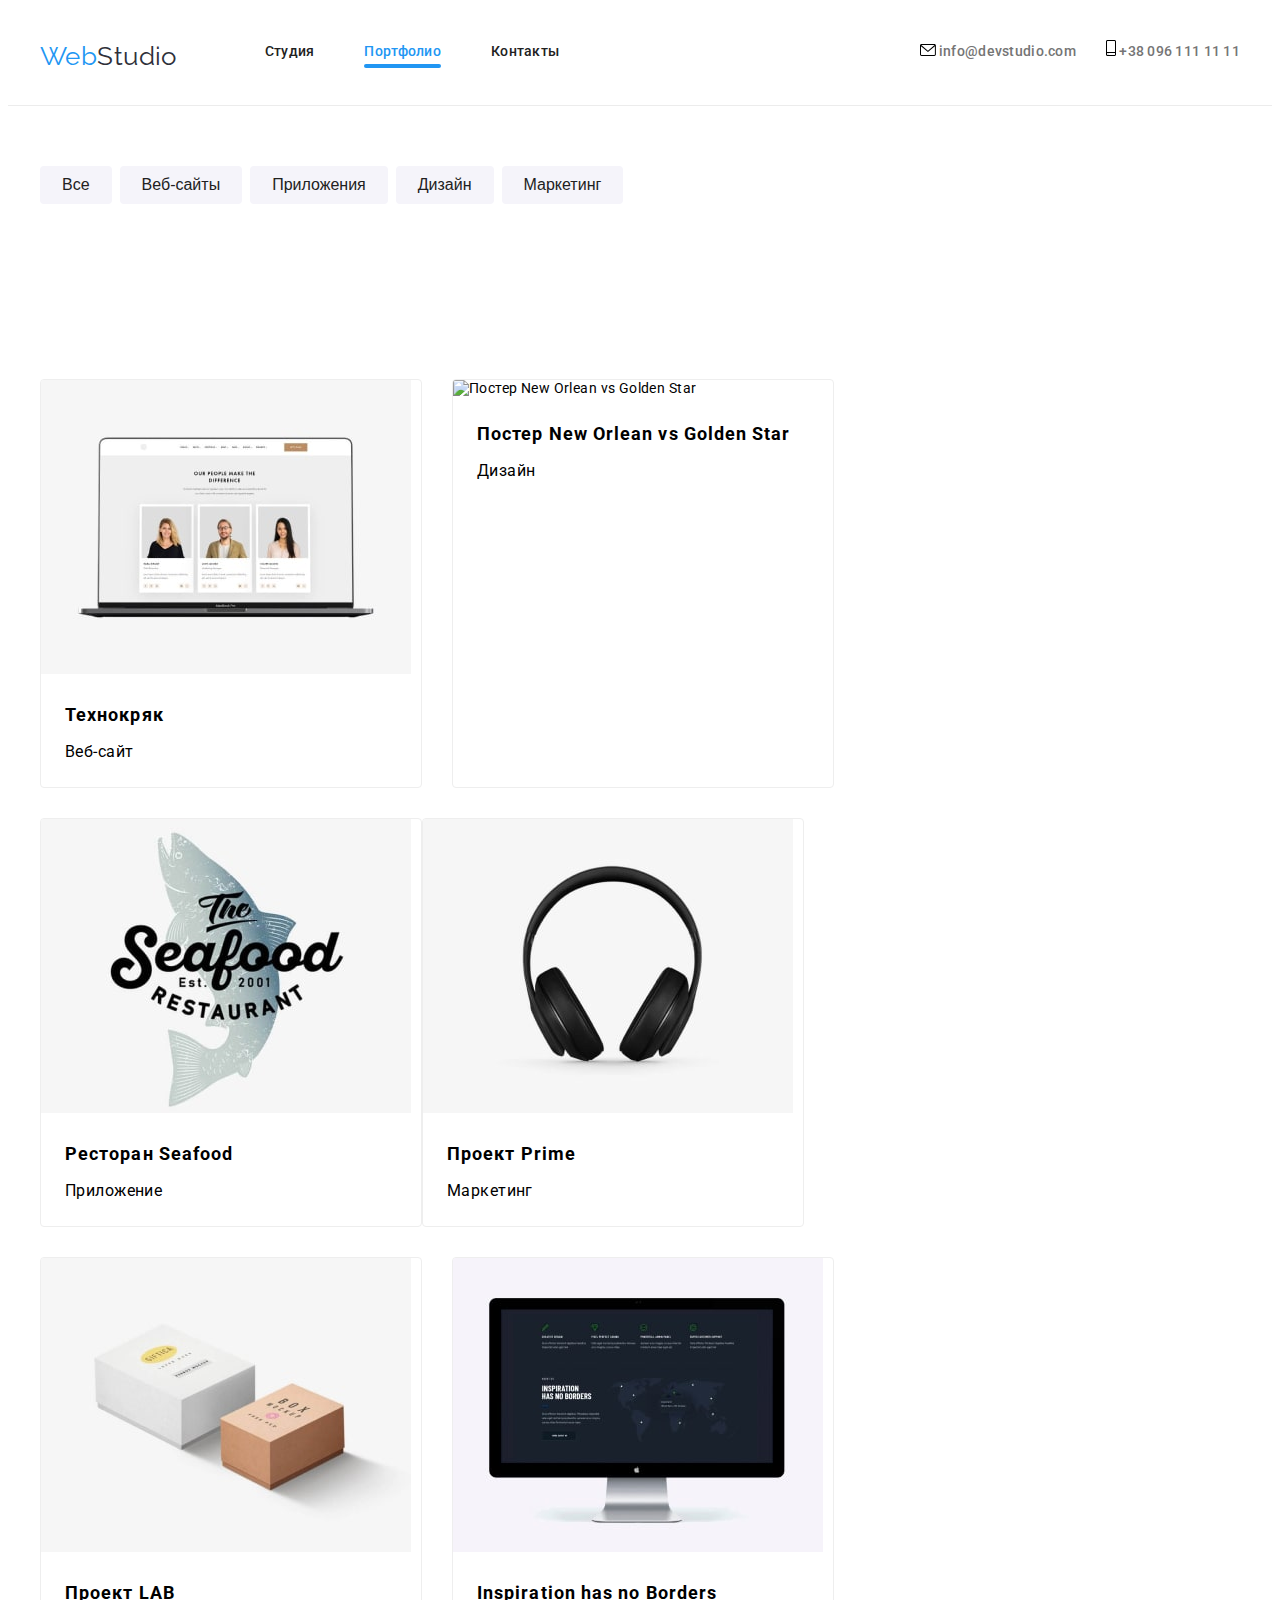
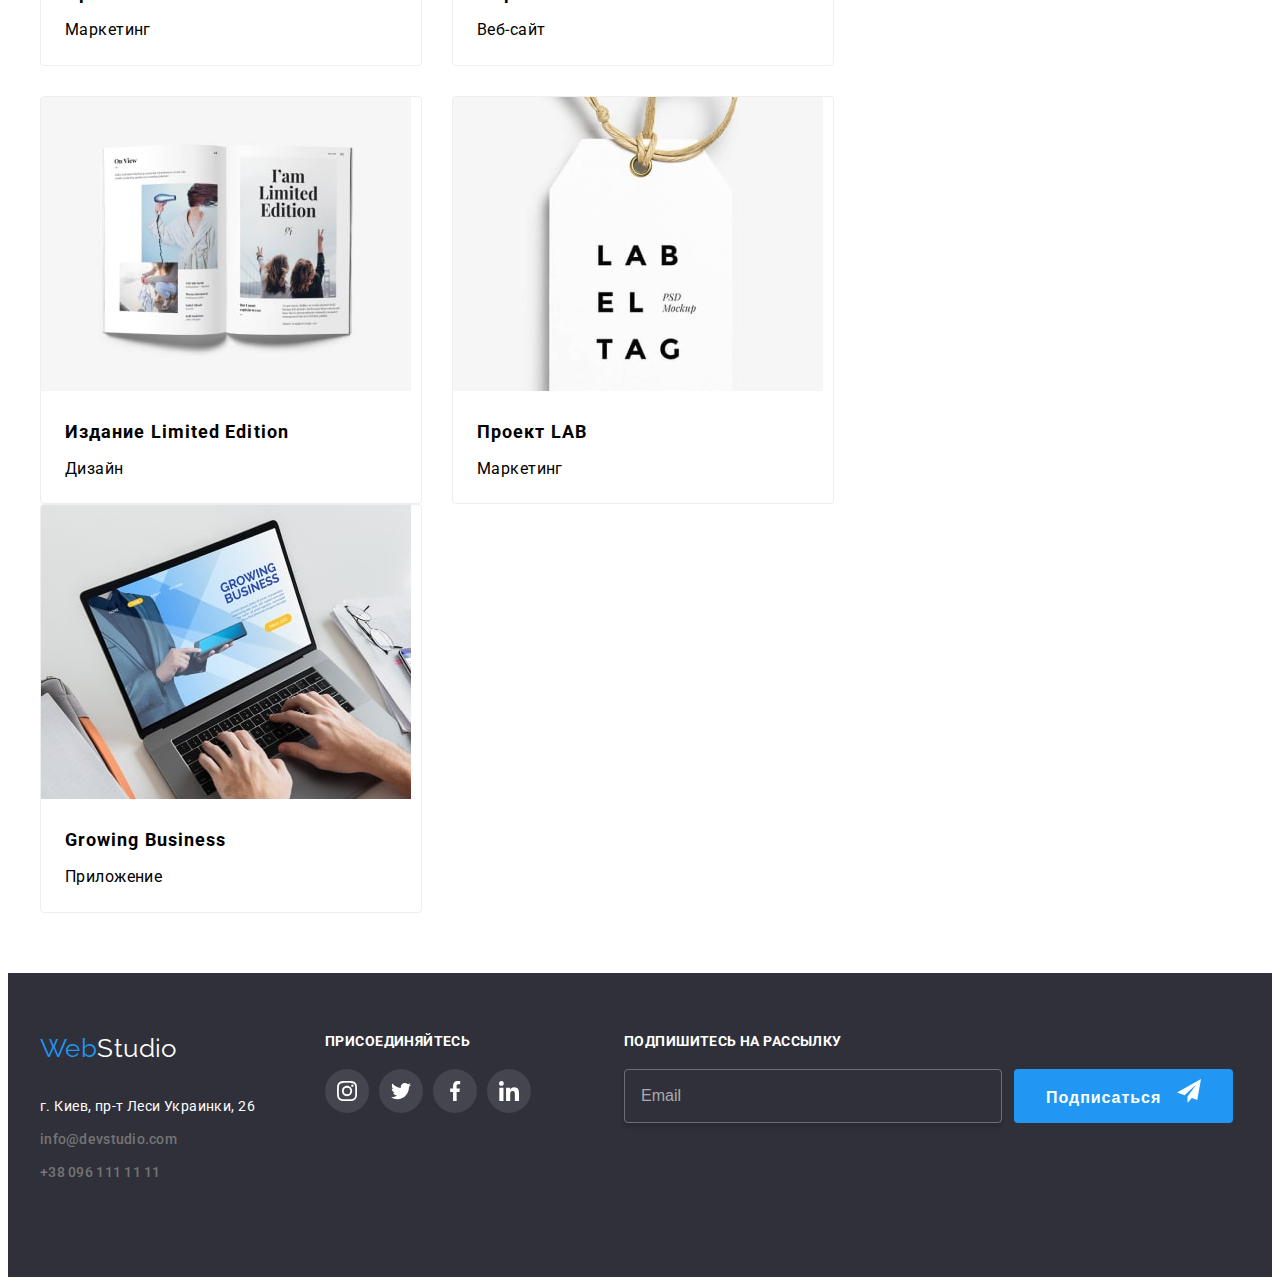
==== commit 453a3b22: "Добавляет адаптивную верстку" ====
--- a/portfolio.html
+++ b/portfolio.html
@@ -67,11 +67,16 @@
             </div>
         </section>
         <section class="section portfolio-gallery" >
-            <div class="container portfolio-gallery__container">
+            <div class=" portfolio-gallery__container container">
                 <ul class="portfolio-gallery__list list">
                 <li class="portfolio-gallery__list-item">
                     <div class="portfolio-gallery__image">
-                 <img src="./img/portfolio1.jpg" width="370" alt="Технокряк">
+                        <picture class="picture">
+                             <source srcset="./img/port_desktop1.jpg 1x, ./img/port_desktop1@2x.jpg 2x" media="(min-width: 1200px)">  
+                             <source srcset="./img/port_tablet1.jpg 1x, ./img/port_tablet1@2x.jpg 2x" media="(min-width: 768px)">
+                             <source srcset="./img/port_mobil1.jpg 1x, ./img/port_mobil1@2x.jpg 2x" media="(min-width: 480px)">
+                                <img src="./img/port_mobil1.jpg"  alt="Технокряк">
+                     </picture>
                     <div class="portfolio-gallery__overlay">
                         <p class="portfolio-gallery__overlay-text">
                             Технокряк это современная площадка распространения коронавируса. 
@@ -87,7 +92,13 @@
                 </li>
                 <li class="portfolio-gallery__list-item">
                     <div class="portfolio-gallery__image">
-                    <img src="./img/portfolio2.jpg" width="370" alt="Постер New Orlean vs Golden Star">
+                        <picture class="picture">
+                        <source srcset="./img/portfolio/port_desktop2.jpg 1x, ./img/port_desktop2@2x.jpg 2x" media="(min-width: 1200px)">  
+                            <source srcset="./img/port_tablet2.jpg 1x, ./img/port_tablet2@2x.jpg 2x" media="(min-width: 768px)">
+                            <source srcset="./img/port_mobil2.jpg 1x, ./img/port_mobil2@2x.jpg 2x" media="(min-width: 480px)">
+                               <img src="./img/port_desktop3.jpg"  alt="Постер New Orlean vs Golden Star">
+                    </picture>
+                    
                    <div class="portfolio-gallery__overlay">
                         <p class="portfolio-gallery__overlay-text">
                             Технокряк это современная площадка распространения коронавируса. 
@@ -103,7 +114,12 @@
                 </li>
                 <li class="portfolio-gallery__list-item">
                     <div class="portfolio-gallery__image">
-                    <img src="./img/portfolio3.jpg" width="370" alt="Ресторан Seafood">
+                        <picture class="picture">
+                        <source srcset="./img/port_desktop3.jpg 1x, ./img/port_desktop3@2x.jpg 2x" media="(min-width: 1200px)">  
+                            <source srcset="./img/port_tablet3.jpg 1x, ./img/port_tablet3@2x.jpg 2x" media="(min-width: 768px)">
+                            <source srcset="./img/port_mobil3.jpg 1x, ./img/port_mobil3@2x.jpg 2x" media="(min-width: 480px)">
+                               <img src="./img/port_desktop3.jpg"  alt="Ресторан Seafood">
+                            </picture>
                    <div class="portfolio-gallery__overlay">
                         <p class="portfolio-gallery__overlay-text">
                             Технокряк это современная площадка распространения коронавируса. 
@@ -119,7 +135,12 @@
                 </li>
                 <li class="portfolio-gallery__list-item">
                     <div class="portfolio-gallery__image">
-                    <img src="./img/portfolio4.jpg" width="370" alt="Проект Prime">
+                        <picture class="picture">
+                            <source srcset="./img/port_desktop4.jpg 1x, ./img/port_desktop4@2x.jpg 2x" media="(min-width: 1200px)">  
+                                <source srcset="./img/port_tablet4.jpg 1x, ./img/port_tablet4@2x.jpg 2x" media="(min-width: 768px)">
+                                <source srcset="./img/port_mobil4.jpg 1x, ./img/port_mobil4@2x.jpg 2x" media="(min-width: 480px)">
+                                   <img src="./img/port_desktop4.jpg"  alt="Проект Prime">
+                                </picture>
                     <div class="portfolio-gallery__overlay">
                         <p class="portfolio-gallery__overlay-text">
                             Технокряк это современная площадка распространения коронавируса. 
@@ -135,7 +156,12 @@
                 </li>
                 <li class="portfolio-gallery__list-item">
                     <div class="portfolio-gallery__image">
-                    <img src="./img/portfolio5.jpg" width="370" alt="Проект Boxes">
+                        <picture class="picture">
+                            <source srcset="./img/port_desktop5.jpg 1x, ./img/port_desktop5@2x.jpg 2x" media="(min-width: 1200px)">  
+                                <source srcset="./img/port_tablet5.jpg 1x, ./img/port_tablet5@2x.jpg 2x" media="(min-width: 768px)">
+                                <source srcset="./img/port_mobil5.jpg 1x, ./img/port_mobil5@2x.jpg 2x" media="(min-width: 480px)">
+                                   <img src="./img/port_desktop4.jpg"  alt="Проект Boxes">
+                                </picture>
                     <div class="portfolio-gallery__overlay">
                         <p class="portfolio-gallery__overlay-text">
                             Технокряк это современная площадка распространения коронавируса. 
@@ -150,8 +176,14 @@
                     </div>
                 </li>
                 <li class="portfolio-gallery__list-item">
-                    <div class="portfolio-gallery__image">
-                    <img src="./img/portfolio6.jpg" width="370" alt="Inspiration has no Borders">
+                    
+                    <div class="portfolio-gallery__image">
+                        <picture class="picture">
+                            <source srcset="./img/port_desktop6.jpg 1x, ./img/port_desktop6@2x.jpg 2x" media="(min-width: 1200px)">  
+                                <source srcset="./img/port_tablet6.jpg 1x, ./img/port_tablet6@2x.jpg 2x" media="(min-width: 768px)">
+                                <source srcset="./img/port_mobil6.jpg 1x, ./img/port_mobil6@2x.jpg 2x" media="(min-width: 480px)">
+                                   <img src="./img/port_desktop6.jpg"  alt="Inspiration has no Borders">
+                                </picture>
                     <div class="portfolio-gallery__overlay">
                         <p class="portfolio-gallery__overlay-text">
                             Технокряк это современная площадка распространения коронавируса. 
@@ -167,7 +199,12 @@
                 </li>
                 <li class="portfolio-gallery__list-item">
                     <div class="portfolio-gallery__image">
-                    <img src="./img/portfolio7.jpg" width="370" alt="Издание Limited Edition">
+                        <picture class="picture">
+                            <source srcset="./img/port_desktop7.jpg 1x, ./img/port_desktop7@2x.jpg 2x" media="(min-width: 1200px)">  
+                                <source srcset="./img/port_tablet7.jpg 1x, ./img/port_tablet7@2x.jpg 2x" media="(min-width: 768px)">
+                                <source srcset="./img/port_mobil7.jpg 1x, ./img/port_mobil7@2x.jpg 2x" media="(min-width: 480px)">
+                                   <img src="./img/port_desktop7.jpg"  alt="Издание Limited Edition">
+                                </picture>
                    <div class="portfolio-gallery__overlay">
                         <p class="portfolio-gallery__overlay-text">
                             Технокряк это современная площадка распространения коронавируса. 
@@ -183,7 +220,12 @@
                 </li>
                 <li class="portfolio-gallery__list-item">
                     <div class="portfolio-gallery__image">
-                    <img src="./img/portfolio8.jpg" width="370" alt="Проект LAB">
+                        <picture class="picture">
+                            <source srcset="./img/port_desktop8.jpg 1x, ./img/port_desktop8@2x.jpg 2x" media="(min-width: 1200px)">  
+                                <source srcset="./img/port_tablet8.jpg 1x, ./img/port_tablet8@2x.jpg 2x" media="(min-width: 768px)">
+                                <source srcset="./img/port_mobil8.jpg 1x, ./img/port_mobil8@2x.jpg 2x" media="(min-width: 480px)">
+                                   <img src="./img/port_desktop8.jpg"  alt="Проект LAB">
+                                </picture>
                    <div class="portfolio-gallery__overlay">
                         <p class="portfolio-gallery__overlay-text">
                             Технокряк это современная площадка распространения коронавируса. 
@@ -199,7 +241,12 @@
                 </li>
                 <li class="portfolio-gallery__list-item">
                     <div class="portfolio-gallery__image">
-                    <img src="./img/portfolio9.jpg" width="370" alt="Growing Business">
+                        <picture class="picture">
+                            <source srcset="./img/port_desktop9.jpg 1x, ./img/port_desktop9@2x.jpg 2x" media="(min-width: 1200px)">  
+                                <source srcset="./img/port_tablet9.jpg 1x, ./img/port_tablet9@2x.jpg 2x" media="(min-width: 768px)">
+                                <source srcset="./img/port_mobil9.jpg 1x, ./img/port_mobil9@2x.jpg 2x" media="(min-width: 480px)">
+                                   <img src="./img/port_desktop9.jpg"  alt="Growing Business">
+                                </picture>
                     <div class="portfolio-gallery__overlay">
                         <p class="portfolio-gallery__overlay-text">
                             Технокряк это современная площадка распространения коронавируса. 
@@ -219,13 +266,14 @@
     </main>
     <footer class="footer">
         <div class="container">
-        <div class="footer__contacts">
+        <div class="footer__tablet">
+            <div class="footer__contacts">
         <a lang="en" href="./index.html" class="logo link" >Web<span class="logo-element">Studio</span></a>
         <address class="contacts">
             <ul class="contacts__list_footer list">
                 <li class="contacts__item"> <a href="https://goo.gl/maps/4PW4wn21nFQkAPeC7" class="address-link link">г. Киев, пр-т Леси Украинки, 26</a> </li>
-                <li class="contacts__item"><a href="mailto:info@devstudio.com" class="contacts__link link" >info@devstudio.com</a></li>
-                <li  class="contacts__item"><a href="tel:+380961111111" class="contacts__link link" > +38 096 111 11 11</a></li>
+                <li class="contacts__item"><a href="mailto:info@devstudio.com" class="contacts__link footers" >info@devstudio.com</a></li>
+                <li  class="contacts__item"><a href="tel:+380961111111" class="contacts__link footers" > +38 096 111 11 11</a></li>
             </ul>
         </address>
         </div>
@@ -262,6 +310,7 @@
                 </li>      
               </ul>
         </div>
+    </div>
         <div class="sub">
             <p class="recall-word">
                 Подпишитесь на рассылку
--- a/css/main.min.css
+++ b/css/main.min.css
@@ -1,2 +1,2 @@
-.container{width:100%;padding-left:15px;padding-right:15px;margin-right:auto;margin-left:auto}@media screen and (min-width: 480px){.container{width:480px}}@media screen and (min-width: 768px){.container{width:768px}}@media screen and (min-width: 1200px){.container{width:1200px}}body{font-family:Roboto, sant-serif;font-weight:normal;font-size:14px;letter-spacing:0.03em}.social-icons,.main-meny,.contacts__list,.advantages__list,.work__list,.team__list,.clients__set,.contacts__list_footer,.meny-portfolio__list{list-style:none;padding:0;margin:0}.logo,.main-meny__link,.contacts__mail-icon,.contacts__telefon-icon,.contacts__link,.address-link{text-decoration:none}.img{display:block;max-width:100%;height:auto}h1,h2,h3,h4,h5,h6,p{margin-bottom:0;margin-top:0}.section{padding-top:60px;padding-bottom:60px}.section-title{margin-top:0;margin-bottom:50px;text-align:center;color:var(--titel-color);font-weight:700;font-size:36px;line-height:1.17}.social-icons{display:-webkit-box;display:-ms-flexbox;display:flex;-webkit-box-pack:center;-ms-flex-pack:center;justify-content:center;margin-top:16px}.social-icons__set{display:-webkit-box;display:-ms-flexbox;display:flex;margin-right:10px}.social-icon__link{display:-webkit-box;display:-ms-flexbox;display:flex;-webkit-box-pack:center;-ms-flex-pack:center;justify-content:center;-webkit-box-align:center;-ms-flex-align:center;align-items:center;width:44px;height:44px;-webkit-transition:background-color 250ms cubic-bezier(0.4, 0, 0.2, 1);transition:background-color 250ms cubic-bezier(0.4, 0, 0.2, 1);background-color:transparent;border-radius:50%}.socialicons-content{width:20px;height:20px;fill:#AFB1B8}.social-icon__link:hover{background-color:#2196F3}.social-icon__link:hover .socialicons-content{fill:#fff}.social-icons__set:last-child{margin-right:0}.main-button{display:inline-block;border-radius:4px;padding:10px 32px;background-color:#2196F3;color:#fff;font-weight:700;font-size:16px;line-height:1.87;text-align:center;letter-spacing:0.06em;border:none}.section-title{margin-top:0;margin-bottom:50px;text-align:center;color:var(--titel-color);font-weight:700;font-size:36px;line-height:1.17}.menu-button{display:-webkit-inline-box;display:-ms-inline-flexbox;display:inline-flex;margin:0;padding:0;margin-left:287px;margin-top:21px;margin-bottom:21px;background-color:transparent;border:none}@media screen and (min-width: 767px){.menu-button{display:none}}.menu-button .icon-cross{display:none}.menu-button.is-open .icon-cross{display:block}.menu-button.is-open .icon-menu{display:none}.page-header{position:relative}.mobile-meny{background-color:#fff}@media screen and (max-width: 767px){.mobile-meny{display:none;position:absolute;padding:60px 140px;top:100%;left:0;width:100%;height:453}.mobile-meny.is-open{display:block}}@media screen and (min-width: 768px){.mobile-meny{display:-webkit-box;display:-ms-flexbox;display:flex;-ms-flex-line-pack:center;align-content:center;-webkit-box-pack:justify;-ms-flex-pack:justify;justify-content:space-between;-webkit-box-flex:1;-ms-flex-positive:1;flex-grow:1}}.icon-menu:hover{border:transparent}.logo{color:#2196f3;font-family:Raleway, sant-serif;font-weight:700px;font-size:26px;line-height:1,19}.logo-element{color:#2F303A}.page-header{border-bottom:1px solid #ECECEC}.header.container{display:-webkit-box;display:-ms-flexbox;display:flex;-webkit-box-align:center;-ms-flex-align:center;align-items:center}@media screen and (min-width: 767px){.main-nav{display:-webkit-box;display:-ms-flexbox;display:flex;-webkit-box-align:center;-ms-flex-align:center;align-items:center}}@media screen and (min-width: 767px){.main-meny{display:-webkit-box;display:-ms-flexbox;display:flex;-ms-flex-line-pack:center;align-content:center;margin-left:88px}}@media screen and (min-width: 767px){.main-meny__item:not(:last-child){margin-right:50px}}.main-meny__link{position:relative;display:block;margin-top:32px;margin-bottom:32px;-webkit-transition:color 250ms cubic-bezier(0.4, 0, 0.2, 1);transition:color 250ms cubic-bezier(0.4, 0, 0.2, 1);color:#212121;text-align:center;font-weight:500;line-height:1.14;letter-spacing:0.02em}.main-meny__link.current::after{content:"";position:absolute;display:block;width:100%;height:4px;bottom:0;left:0;background-color:#2196F3;border-radius:2px}.main-meny__link:hover,.main-meny__link:focus{color:#2196F3}.main-meny__link.current{display:inline-block}.main-meny__link.current{margin:0 0;padding-bottom:8px;color:#2196F3}@media screen and (min-width: 767px){.main-meny__link.current{margin:32px 0px}}.contacts__mail-icon{-webkit-transition:fill 250ms cubic-bezier(0.4, 0, 0.2, 1);transition:fill 250ms cubic-bezier(0.4, 0, 0.2, 1);height:12px;width:16px;fill:main-color}@media screen and (min-width: 767px) and (max-width: 1199px){.contacts__mail-icon{height:10px;width:14px;margin-right:8px}}.contacts__telefon-icon{-webkit-transition:fill 250ms cubic-bezier(0.4, 0, 0.2, 1);transition:fill 250ms cubic-bezier(0.4, 0, 0.2, 1);height:16px;width:10px;fill:main-color}@media screen and (min-width: 767px) and (max-width: 1199px){.contacts__telefon-icon{height:14px;width:10px;margin-right:8px}}@media screen and (min-width: 767px){.contacts{margin-bottom:32px;margin-top:32px}}@media screen and (min-width: 1199px){.contacts{margin-left:auto}}@media screen and (min-width: 768px){.contacts__list{margin-left:70px}}@media screen and (min-width: 1200px){.contacts__list{display:-webkit-box;display:-ms-flexbox;display:flex}.contacts__list .contacts__item+.contacts__item{margin-left:30px}}.contacts__item{text-align:center}@media screen and (min-width: 767px){.contacts__item{text-align:left}}.contacts__link{color:#757575;font-weight:500;line-height:1.14;letter-spacing:0.02em;-webkit-transition:color 250ms cubic-bezier(0.4, 0, 0.2, 1);transition:color 250ms cubic-bezier(0.4, 0, 0.2, 1)}@media screen and (min-width: 767px) and (max-width: 1199px){.contacts__link{font-size:12px;line-height:1.171}}.contacts__link:hover{color:#2196F3}.contacts__link:hover .contacts__telefon-icon,.contacts__link:hover .contacts__mail-icon{fill:#2196F3}.hero{background-color:#2F303A;background-image:-webkit-gradient(linear, left top, left bottom, from(rgba(47,48,58,0.4)), to(rgba(47,48,58,0.4))),url(../img/HeaderMobil.jpg);background-image:linear-gradient(rgba(47,48,58,0.4), rgba(47,48,58,0.4)),url(../img/HeaderMobil.jpg);background-size:cover;background-repeat:no-repeat;padding-top:118px;padding-bottom:118px;text-align:center}@media screen and (min-device-pixel-ratio: 2), screen and (-webkit-min-device-pixel-ratio: 2), screen and (min-resolution: 192dpi), screen and (min-resolution: 2dppx){.hero{background-image:url(../img/HeaderMobil@2x.jpg)}}@media screen and (min-width: 768px){.hero{background-image:-webkit-gradient(linear, left top, left bottom, from(rgba(47,48,58,0.4)), to(rgba(47,48,58,0.4))),url(../img/HeaderTablet.jpg);background-image:linear-gradient(rgba(47,48,58,0.4), rgba(47,48,58,0.4)),url(../img/HeaderTablet.jpg)}}@media screen and (min-width: 768px) and (min-device-pixel-ratio: 2), screen and (min-width: 768px) and (-webkit-min-device-pixel-ratio: 2), screen and (min-width: 768px) and (min-resolution: 192dpi), screen and (min-width: 768px) and (min-resolution: 2dppx){.hero{background-image:url(../img/HeaderTablet@2x.jpg)}}@media screen and (min-width: 1200px){.hero{background-image:-webkit-gradient(linear, left top, left bottom, from(rgba(47,48,58,0.4)), to(rgba(47,48,58,0.4))),url(../img/HeaderDesktop.jpg);background-image:linear-gradient(rgba(47,48,58,0.4), rgba(47,48,58,0.4)),url(../img/HeaderDesktop.jpg)}}@media screen and (min-width: 1200px) and (min-device-pixel-ratio: 2), screen and (min-width: 1200px) and (-webkit-min-device-pixel-ratio: 2), screen and (min-width: 1200px) and (min-resolution: 192dpi), screen and (min-width: 1200px) and (min-resolution: 2dppx){.hero{background-image:url(../img/HeaderDesktop@2x.jpg)}}.hero-title{text-align:center;color:#fff;margin-bottom:40px;font-weight:900;font-size:26px;line-height:1.615;letter-spacing:0.06em;text-transform:uppercase}@media screen and (min-width: 1200px){.hero-title{font-size:44px;line-height:1.36;color:#fff}}.hero-main{text-align:center}.backdrop{position:fixed;top:0;left:0;opacity:1;-webkit-transition:opacity 250ms cubic-bezier(0.4, 0, 0.2, 1);transition:opacity 250ms cubic-bezier(0.4, 0, 0.2, 1);width:100%;height:100%;background-color:rgba(0,0,0,0.2)}.backdrop.is-hidden{opacity:0;pointer-events:none}.backdrop.is-hidden .modal{-webkit-transform:translate(-50%, -50%) scale(1, 2);transform:translate(-50%, -50%) scale(1, 2)}.modal{position:absolute;top:50%;left:50%;-webkit-transform:translate(-50%, -50%) scale(1);transform:translate(-50%, -50%) scale(1);-webkit-transition:-webkit-transform 1000ms cubic-bezier(0.4, 0, 0.2, 1);transition:-webkit-transform 1000ms cubic-bezier(0.4, 0, 0.2, 1);transition:transform 1000ms cubic-bezier(0.4, 0, 0.2, 1);transition:transform 1000ms cubic-bezier(0.4, 0, 0.2, 1), -webkit-transform 1000ms cubic-bezier(0.4, 0, 0.2, 1);width:450px;height:609px;background-color:#fff;-webkit-box-shadow:0px 2px 1px 0 rgba(0,0,0,0.2),0px 1px 1px 0px rgba(0,0,0,0.14);box-shadow:0px 2px 1px 0 rgba(0,0,0,0.2),0px 1px 1px 0px rgba(0,0,0,0.14)}@media screen and (min-width: 1200px){.modal{width:528px;height:581px}}.modal-button{position:absolute;top:8px;right:8px;display:block;width:30px;height:30px;padding:9px 9px 9px 9px;background-color:#fff;border:1px solid rgba(0,0,0,0.1);border-radius:50%}.modal-button:hover .modal-icon{fill:#2196F3}.modal-icon{width:11px;height:11px;-webkit-transition:fill 250ms cubic-bezier(0.4, 0, 0.2, 1);transition:fill 250ms cubic-bezier(0.4, 0, 0.2, 1)}.blank{margin-left:40px;margin-right:40px}.blank-title{text-align:center;font-weight:700;font-size:20px;line-height:1.172;margin-bottom:12px;margin-top:40px}.blank-form{position:relative;display:-webkit-box;display:-ms-flexbox;display:flex;-webkit-box-orient:vertical;-webkit-box-direction:normal;-ms-flex-direction:column;flex-direction:column}.form-input{margin-bottom:10px;padding-left:42px;height:40px;border:1px solid rgba(33,33,33,0.2);border-radius:4px;outline:none;-webkit-transition:border-color 250ms cubic-bezier(0.4, 0, 0.2, 1);transition:border-color 250ms cubic-bezier(0.4, 0, 0.2, 1)}.blank-icon{position:absolute;bottom:40%;left:13.5px;-webkit-transform:translateY(50%);transform:translateY(50%);width:15px;height:12px;-webkit-transition:fill 250ms cubic-bezier(0.4, 0, 0.2, 1);transition:fill 250ms cubic-bezier(0.4, 0, 0.2, 1)}.form-input:focus{border-color:#2196F3}.blank-form:focus-within>.blank-icon{fill:#2196F3}.form-input.kommentar{height:120px;margin-bottom:20px;padding:12px 16px}.form-label{font-size:12px;line-height:1.172;margin-bottom:4px}.checkbox-form{display:-webkit-box;display:-ms-flexbox;display:flex;-webkit-box-align:center;-ms-flex-align:center;align-items:center;margin-bottom:30px;line-height:1.71}.blank-checkbox{color:#757575;font-size:12px;line-height:1.712}@media screen and (min-width: 1200px){.blank-checkbox{font-size:14px}}.blank-checkbox a{color:#2196F3}.checkbox-icon{display:inline-block;width:16px;height:15px;margin-right:9px;margin-left:10px;border:2px solid #212121;border-radius:2px}.checkbox-input{position:absolute;width:1px;height:1px;margin:-1px;border:0;padding:0;clip:rect(0 0 0 0);overflow:hidden}.checkbox-input:checked+.checkbox-icon{border-color:#2196F3;background-color:#2196F3;background-image:url(../img/Vector.svg);background-repeat:no-repeat;background-size:contain;background-origin:border-box}.blank .main-button{display:block;margin:0 auto;cursor:pointer;-webkit-box-shadow:0px 4px 4px rgba(0,0,0,0.15);box-shadow:0px 4px 4px rgba(0,0,0,0.15)}.blank .main-button:hover{background-color:#188CE8;-webkit-transition:background-color 250ms cubic-bezier(0.4, 0, 0.2, 1);transition:background-color 250ms cubic-bezier(0.4, 0, 0.2, 1)}.advantages__item-title{margin-top:30px;margin-bottom:10px;color:#212121;font-weight:700;font-size:14px;line-height:1.14;text-align:center;text-transform:uppercase}@media screen and (min-width: 768px){.advantages__item-title{text-align:left}}.adventages__icon-set{padding:25px 190px;background:#F5F4FA;border-radius:4px}@media screen and (min-width: 768px){.adventages__icon-set{padding:25px 144px}}@media screen and (min-width: 1200px){.adventages__icon-set{padding:25px 100px}}.adventage__icon{width:70px;height:70px}.advantages__item-post{color:#757575;margin-top:0;margin-bottom:0;line-height:1.71}@media screen and (min-width: 768px){.advantages__list{display:-webkit-box;display:-ms-flexbox;display:flex;-ms-flex-wrap:wrap;flex-wrap:wrap}}.advantages__item{padding:30px 0}@media screen and (min-width: 768px){.advantages__item{width:calc(( 100% - 30px )/2)}.advantages__item:not(:nth-child(2n)){margin-right:30px}}@media screen and (min-width: 1200px){.advantages__item{width:calc(( 100% - 90px )/4)}.advantages__item:not(:nth-child(4n)){margin-right:30px}}@media screen and (max-width: 1199px){.work{display:none}}.section.work{padding-top:0}.work__list{display:-webkit-box;display:-ms-flexbox;display:flex}.work__list-item{position:relative;width:calc(( 100% - 60px )/3)}.work__list-item:not(:nth-child(3n)){margin-right:30px}.work__layout-description{position:absolute;bottom:0;left:0;width:370px;height:70px;background-color:rgba(47,48,58,0.8)}.work__layout-category{margin-top:27px;text-align:center;font-weight:700;line-height:0,853;text-transform:uppercase;color:#fff}.section.team{background-color:#F5F4FA}@media screen and (min-width: 768px){.team__list{display:-webkit-box;display:-ms-flexbox;display:flex;-ms-flex-wrap:wrap;flex-wrap:wrap}}.team__list-members{text-align:center;background-color:#fff;-webkit-box-shadow:2px 2px 4px 2px rgba(0,0,0,0.3);box-shadow:2px 2px 4px 2px rgba(0,0,0,0.3)}@media screen and (min-width: 768px) and (max-width: 1199px){.team__list-members{width:calc(( 100% - 30px )/2)}.team__list-members:not(:nth-child(2n)){margin-right:30px}.team__list-members:not(:nth-last-child(-n+2)){margin-bottom:30px}}@media screen and (min-width: 1200px){.team__list-members{width:calc(( 100% - 90px )/4);margin-bottom:0}.team__list-members:not(:nth-child(4n)){margin-right:30px}}.team__describing-members{margin:30px 32px}.team__name-members{margin-bottom:10px;color:#212121;font-weight:500;font-size:16px;line-height:1.19}.team__members-occupation{color:#757575;font-size:16px;line-height:1.19}.clients__set{display:-webkit-box;display:-ms-flexbox;display:flex;-ms-flex-wrap:wrap;flex-wrap:wrap}.clients__list{display:-webkit-box;display:-ms-flexbox;display:flex;-webkit-box-pack:center;-ms-flex-pack:center;justify-content:center;-webkit-box-align:center;-ms-flex-align:center;align-items:center;width:calc(( 100% - 30px )/2);height:90px;-webkit-transition:border 250ms cubic-bezier(0.4, 0, 0.2, 1);transition:border 250ms cubic-bezier(0.4, 0, 0.2, 1);border:1px solid #AFB1B8;border-radius:4px}@media screen and (min-width: 320px) and (max-width: 767px){.clients__list:not(:nth-child(2n)){margin-right:30px}.clients__list:not(:nth-last-child(-n+2)){margin-bottom:30px}}@media screen and (min-width: 768px) and (max-width: 1199px){.clients__list{width:calc(( 100% - 60px )/3)}.clients__list:not(:nth-child(3n)){margin-right:30px}.clients__list:not(:nth-last-child(-n+3)){margin-bottom:30px}}@media screen and (min-width: 1200px){.clients__list{width:calc(( 100% - 150px )/6)}.clients__list:not(:nth-child(6n)){margin-right:30px}}.clients__list:hover{border:1px solid #2196F3}.clients__icon-content{fill:#AFB1B8;-webkit-transition:fill 250ms cubic-bezier(0.4, 0, 0.2, 1);transition:fill 250ms cubic-bezier(0.4, 0, 0.2, 1)}.clients__list:hover .clients__icon-content{fill:#2196F3}@media screen and (min-width: 768px){.footer__tablet{display:-webkit-box;display:-ms-flexbox;display:flex;margin-left:76px;margin-right:89px}}@media screen and (min-width: 768px) and (min-width: 1200px){.footer__tablet{margin-left:0;margin-right:0}}.footer{padding-top:60px;padding-bottom:60px;background-color:#2F303A}@media screen and (min-width: 768px) and (max-width: 1199px){.contacts__list_footer .contacts__item{text-align:center}}@media screen and (min-width: 1200px){.footer .container{display:-webkit-box;display:-ms-flexbox;display:flex}}.footer .logo{display:block;margin-bottom:20px}.footer .logo-element{color:#fff}.footer__contacts{text-align:center}@media screen and (min-width: 768px){.footer__contacts{margin-right:165px}}@media screen and (min-width: 1200px){.footer__contacts{margin-right:70px;text-align:left}}@media screen and (min-width: 768px) and (max-width: 1199px){.contacts__link.footers{font-size:14px}}.address-link{color:#fff}.contacts__item:not(:last-child){margin-bottom:8px}@media screen and (min-width: 1200px){.contacts__item:not(:last-child){margin-bottom:9px}}.contacts{font-style:normal;line-height:1.71}.footer .social-icon__link{-webkit-transition:background-color 250ms cubic-bezier(0.4, 0, 0.2, 1);transition:background-color 250ms cubic-bezier(0.4, 0, 0.2, 1);background-color:rgba(255,255,255,0.1)}.footer .social-icon__link:hover{background-color:#2196F3}.footer .socialicons-content{fill:#fff}.recall{text-align:center}@media screen and (min-width: 1200px){.recall{margin-right:93px}}.recall-word{margin-bottom:20px;margin-top:60px;text-align:center;font-weight:700;color:#fff;line-height:0,853;text-transform:uppercase}@media screen and (min-width: 768px){.recall-word{margin-top:0}}@media screen and (min-width: 1200px){.recall-word{text-align:left}}.sub-form{margin-bottom:20px}@media screen and (min-width: 768px){.sub-form{padding-left:168px;padding-right:152px}}@media screen and (min-width: 768px) and (min-width: 1200px){.sub-form{padding-left:0;padding-right:0}}@media screen and (min-width: 1200px){.sub-form{margin-top:0;margin-bottom:0;margin-right:12px}}@media screen and (min-width: 1200px){.sub-field{display:-webkit-box;display:-ms-flexbox;display:flex}}.sub-label{color:rgba(255,255,255,0.6);font-size:16px}.sub-icon{width:24px;height:24px;margin-left:10px}.sub-input{width:100%;height:50px;margin-right:12px;padding-left:16px;border:1px solid rgba(255,255,255,0.3);border-radius:4px;color:#F5F4FA;-webkit-box-shadow:0px 4px 4px rgba(0,0,0,0.15);box-shadow:0px 4px 4px rgba(0,0,0,0.15);background-color:transparent}@media screen and (min-width: 768px){.sub-input{margin:20px 0;width:450px}}@media screen and (min-width: 1200px){.sub-input{width:358px;margin:0 0}}.sub-input::-webkit-input-placeholder{color:rgba(255,255,255,0.6);font-size:16px}.sub-input:-ms-input-placeholder{color:rgba(255,255,255,0.6);font-size:16px}.sub-input::-ms-input-placeholder{color:rgba(255,255,255,0.6);font-size:16px}.sub-input::placeholder{color:rgba(255,255,255,0.6);font-size:16px}.footer .main-button{display:-webkit-box;display:-ms-flexbox;display:flex;-ms-flex-line-pack:center;align-content:center;margin:0 140px}@media screen and (min-width: 768px){.footer .main-button{margin-left:291px;margin-right:276px}}@media screen and (min-width: 768px) and (min-width: 1200px){.footer .main-button{margin-left:0;margin-right:0}}.page-header.portfolio{border:1px solid #ECECEC}.meny-portfolio{padding-bottom:50px}.meny-portfolio__list{display:-webkit-box;display:-ms-flexbox;display:flex;-ms-flex-wrap:wrap;flex-wrap:wrap}.secondary-btn{-webkit-transition:background-color 250ms cubic-bezier(0.4, 0, 0.2, 1),color 250ms cubic-bezier(0.4, 0, 0.2, 1),-webkit-box-shadow 250ms cubic-bezier(0.4, 0, 0.2, 1);transition:background-color 250ms cubic-bezier(0.4, 0, 0.2, 1),color 250ms cubic-bezier(0.4, 0, 0.2, 1),-webkit-box-shadow 250ms cubic-bezier(0.4, 0, 0.2, 1);transition:background-color 250ms cubic-bezier(0.4, 0, 0.2, 1),color 250ms cubic-bezier(0.4, 0, 0.2, 1),box-shadow 250ms cubic-bezier(0.4, 0, 0.2, 1);transition:background-color 250ms cubic-bezier(0.4, 0, 0.2, 1),color 250ms cubic-bezier(0.4, 0, 0.2, 1),box-shadow 250ms cubic-bezier(0.4, 0, 0.2, 1),-webkit-box-shadow 250ms cubic-bezier(0.4, 0, 0.2, 1);padding:6px 22px;background-color:#F5F4FA;color:#212121;border:none;border-radius:4px;font-weight:500;font-size:16px;line-height:1.62;text-align:center}.secondary-btn:hover,.secondary-btn:focus{background-color:#2196F3;color:#fff;-webkit-box-shadow:0px 3px 1px rgba(0,0,0,0.1),0px 1px 2px rgba(0,0,0,0.08),0px 2px 2px rgba(0,0,0,0.12);box-shadow:0px 3px 1px rgba(0,0,0,0.1),0px 1px 2px rgba(0,0,0,0.08),0px 2px 2px rgba(0,0,0,0.12)}.meny-portfolio__button{margin-right:8px}.meny-portfolio__button:not(:nth-last-child(-n+2)){margin-bottom:15px}
+.container{width:100%;padding-left:15px;padding-right:15px;margin-right:auto;margin-left:auto}@media screen and (min-width: 480px){.container{width:480px}}@media screen and (min-width: 768px){.container{width:768px}}@media screen and (min-width: 1200px){.container{width:1200px}}body{font-family:Roboto, sant-serif;font-weight:normal;font-size:14px;letter-spacing:0.03em}.social-icons,.main-meny,.contacts__list,.advantages__list,.work__list,.team__list,.clients__set,.contacts__list_footer,.meny-portfolio__list,.portfolio-gallery__list{list-style:none;padding:0;margin:0}.logo,.main-meny__link,.contacts__mail-icon,.contacts__telefon-icon,.contacts__link,.address-link{text-decoration:none}.img{display:block;max-width:100%;height:auto}h1,h2,h3,h4,h5,h6,p{margin-bottom:0;margin-top:0}.section{padding-top:60px;padding-bottom:60px}.section-title{margin-top:0;margin-bottom:50px;text-align:center;color:var(--titel-color);font-weight:700;font-size:36px;line-height:1.17}.social-icons{display:-webkit-box;display:-ms-flexbox;display:flex;-webkit-box-pack:center;-ms-flex-pack:center;justify-content:center;margin-top:16px}.social-icons__set{display:-webkit-box;display:-ms-flexbox;display:flex;margin-right:10px}.social-icon__link{display:-webkit-box;display:-ms-flexbox;display:flex;-webkit-box-pack:center;-ms-flex-pack:center;justify-content:center;-webkit-box-align:center;-ms-flex-align:center;align-items:center;width:44px;height:44px;-webkit-transition:background-color 250ms cubic-bezier(0.4, 0, 0.2, 1);transition:background-color 250ms cubic-bezier(0.4, 0, 0.2, 1);background-color:transparent;border-radius:50%}.socialicons-content{width:20px;height:20px;fill:#AFB1B8}.social-icon__link:hover{background-color:#2196F3}.social-icon__link:hover .socialicons-content{fill:#fff}.social-icons__set:last-child{margin-right:0}.main-button{display:inline-block;border-radius:4px;padding:10px 32px;background-color:#2196F3;color:#fff;font-weight:700;font-size:16px;line-height:1.87;text-align:center;letter-spacing:0.06em;border:none}.section-title{margin-top:0;margin-bottom:50px;text-align:center;color:var(--titel-color);font-weight:700;font-size:36px;line-height:1.17}.menu-button{display:-webkit-inline-box;display:-ms-inline-flexbox;display:inline-flex;margin:0;padding:0;margin-left:287px;margin-top:21px;margin-bottom:21px;background-color:transparent;border:none}@media screen and (min-width: 767px){.menu-button{display:none}}.menu-button.is-open .icon-cross{display:block}.menu-button .icon-cross{display:none}.menu-button.is-open .icon-menu{display:none}.page-header{position:relative}.mobile-meny{background-color:#fff}@media screen and (max-width: 767px){.mobile-meny{display:none;position:absolute;padding:60px 140px;top:100%;left:0;width:100%;height:453}.mobile-meny.is-open{display:block}}@media screen and (min-width: 768px){.mobile-meny{display:-webkit-box;display:-ms-flexbox;display:flex;-ms-flex-line-pack:center;align-content:center;-webkit-box-pack:justify;-ms-flex-pack:justify;justify-content:space-between;-webkit-box-flex:1;-ms-flex-positive:1;flex-grow:1}}.icon-menu:hover{border:transparent}.logo{color:#2196f3;font-family:Raleway, sant-serif;font-weight:700px;font-size:26px;line-height:1,19}.logo-element{color:#2F303A}.page-header{border-bottom:1px solid #ECECEC}.header.container{display:-webkit-box;display:-ms-flexbox;display:flex;-webkit-box-align:center;-ms-flex-align:center;align-items:center}@media screen and (min-width: 767px){.main-nav{display:-webkit-box;display:-ms-flexbox;display:flex;-webkit-box-align:center;-ms-flex-align:center;align-items:center}}@media screen and (min-width: 767px){.main-meny{display:-webkit-box;display:-ms-flexbox;display:flex;-ms-flex-line-pack:center;align-content:center;margin-left:88px}}@media screen and (min-width: 767px){.main-meny__item:not(:last-child){margin-right:50px}}.main-meny__link{position:relative;display:block;margin-top:32px;margin-bottom:32px;-webkit-transition:color 250ms cubic-bezier(0.4, 0, 0.2, 1);transition:color 250ms cubic-bezier(0.4, 0, 0.2, 1);color:#212121;text-align:center;font-weight:500;line-height:1.14;letter-spacing:0.02em}.main-meny__link.current::after{content:"";position:absolute;display:block;width:100%;height:4px;bottom:0;left:0;background-color:#2196F3;border-radius:2px}.main-meny__link:hover,.main-meny__link:focus{color:#2196F3}.main-meny__link.current{display:inline-block}.main-meny__link.current{margin:0 0;padding-bottom:8px;color:#2196F3}@media screen and (min-width: 767px){.main-meny__link.current{margin:32px 0px}}.contacts__mail-icon{-webkit-transition:fill 250ms cubic-bezier(0.4, 0, 0.2, 1);transition:fill 250ms cubic-bezier(0.4, 0, 0.2, 1);height:12px;width:16px;fill:main-color}@media screen and (min-width: 767px) and (max-width: 1199px){.contacts__mail-icon{height:10px;width:14px;margin-right:8px}}.contacts__telefon-icon{-webkit-transition:fill 250ms cubic-bezier(0.4, 0, 0.2, 1);transition:fill 250ms cubic-bezier(0.4, 0, 0.2, 1);height:16px;width:10px;fill:main-color}@media screen and (min-width: 767px) and (max-width: 1199px){.contacts__telefon-icon{height:14px;width:10px;margin-right:8px}}@media screen and (min-width: 767px){.contacts{margin-bottom:32px;margin-top:32px}}@media screen and (min-width: 1199px){.contacts{margin-left:auto}}@media screen and (min-width: 768px){.contacts__list{margin-left:70px}}@media screen and (min-width: 1200px){.contacts__list{display:-webkit-box;display:-ms-flexbox;display:flex}.contacts__list .contacts__item+.contacts__item{margin-left:30px}}.contacts__item{text-align:center}@media screen and (min-width: 767px){.contacts__item{text-align:left}}.contacts__link{color:#757575;font-weight:500;line-height:1.14;letter-spacing:0.02em;-webkit-transition:color 250ms cubic-bezier(0.4, 0, 0.2, 1);transition:color 250ms cubic-bezier(0.4, 0, 0.2, 1)}@media screen and (min-width: 767px) and (max-width: 1199px){.contacts__link{font-size:12px;line-height:1.171}}.contacts__link:hover{color:#2196F3}.contacts__link:hover .contacts__telefon-icon,.contacts__link:hover .contacts__mail-icon{fill:#2196F3}.hero{background-color:#2F303A;background-image:-webkit-gradient(linear, left top, left bottom, from(rgba(47,48,58,0.4)), to(rgba(47,48,58,0.4))),url(../img/HeaderMobil.jpg);background-image:linear-gradient(rgba(47,48,58,0.4), rgba(47,48,58,0.4)),url(../img/HeaderMobil.jpg);background-size:cover;background-repeat:no-repeat;padding-top:118px;padding-bottom:118px;text-align:center}@media screen and (min-device-pixel-ratio: 2), screen and (-webkit-min-device-pixel-ratio: 2), screen and (min-resolution: 192dpi), screen and (min-resolution: 2dppx){.hero{background-image:url(../img/HeaderMobil@2x.jpg)}}@media screen and (min-width: 768px){.hero{background-image:-webkit-gradient(linear, left top, left bottom, from(rgba(47,48,58,0.4)), to(rgba(47,48,58,0.4))),url(../img/HeaderTablet.jpg);background-image:linear-gradient(rgba(47,48,58,0.4), rgba(47,48,58,0.4)),url(../img/HeaderTablet.jpg)}}@media screen and (min-width: 768px) and (min-device-pixel-ratio: 2), screen and (min-width: 768px) and (-webkit-min-device-pixel-ratio: 2), screen and (min-width: 768px) and (min-resolution: 192dpi), screen and (min-width: 768px) and (min-resolution: 2dppx){.hero{background-image:url(../img/HeaderTablet@2x.jpg)}}@media screen and (min-width: 1200px){.hero{background-image:-webkit-gradient(linear, left top, left bottom, from(rgba(47,48,58,0.4)), to(rgba(47,48,58,0.4))),url(../img/HeaderDesktop.jpg);background-image:linear-gradient(rgba(47,48,58,0.4), rgba(47,48,58,0.4)),url(../img/HeaderDesktop.jpg)}}@media screen and (min-width: 1200px) and (min-device-pixel-ratio: 2), screen and (min-width: 1200px) and (-webkit-min-device-pixel-ratio: 2), screen and (min-width: 1200px) and (min-resolution: 192dpi), screen and (min-width: 1200px) and (min-resolution: 2dppx){.hero{background-image:url(../img/HeaderDesktop@2x.jpg)}}.hero-title{text-align:center;color:#fff;margin-bottom:40px;font-weight:900;font-size:26px;line-height:1.615;letter-spacing:0.06em;text-transform:uppercase}@media screen and (min-width: 1200px){.hero-title{font-size:44px;line-height:1.36;color:#fff}}.hero-main{text-align:center}.backdrop{position:fixed;top:0;left:0;opacity:1;-webkit-transition:opacity 250ms cubic-bezier(0.4, 0, 0.2, 1);transition:opacity 250ms cubic-bezier(0.4, 0, 0.2, 1);width:100%;height:100%;background-color:rgba(0,0,0,0.2)}.backdrop.is-hidden{opacity:0;pointer-events:none}.backdrop.is-hidden .modal{-webkit-transform:translate(-50%, -50%) scale(1, 2);transform:translate(-50%, -50%) scale(1, 2)}.modal{position:absolute;top:50%;left:50%;-webkit-transform:translate(-50%, -50%) scale(1);transform:translate(-50%, -50%) scale(1);-webkit-transition:-webkit-transform 1000ms cubic-bezier(0.4, 0, 0.2, 1);transition:-webkit-transform 1000ms cubic-bezier(0.4, 0, 0.2, 1);transition:transform 1000ms cubic-bezier(0.4, 0, 0.2, 1);transition:transform 1000ms cubic-bezier(0.4, 0, 0.2, 1), -webkit-transform 1000ms cubic-bezier(0.4, 0, 0.2, 1);width:450px;height:609px;background-color:#fff;-webkit-box-shadow:0px 2px 1px 0 rgba(0,0,0,0.2),0px 1px 1px 0px rgba(0,0,0,0.14);box-shadow:0px 2px 1px 0 rgba(0,0,0,0.2),0px 1px 1px 0px rgba(0,0,0,0.14)}@media screen and (min-width: 1200px){.modal{width:528px;height:581px}}.modal-button{position:absolute;top:8px;right:8px;display:block;width:30px;height:30px;padding:9px 9px 9px 9px;background-color:#fff;border:1px solid rgba(0,0,0,0.1);border-radius:50%}.modal-button:hover .modal-icon{fill:#2196F3}.modal-icon{width:11px;height:11px;-webkit-transition:fill 250ms cubic-bezier(0.4, 0, 0.2, 1);transition:fill 250ms cubic-bezier(0.4, 0, 0.2, 1)}.blank{margin-left:40px;margin-right:40px}.blank-title{text-align:center;font-weight:700;font-size:20px;line-height:1.172;margin-bottom:12px;margin-top:40px}.blank-form{position:relative;display:-webkit-box;display:-ms-flexbox;display:flex;-webkit-box-orient:vertical;-webkit-box-direction:normal;-ms-flex-direction:column;flex-direction:column}.form-input{margin-bottom:10px;padding-left:42px;height:40px;border:1px solid rgba(33,33,33,0.2);border-radius:4px;outline:none;-webkit-transition:border-color 250ms cubic-bezier(0.4, 0, 0.2, 1);transition:border-color 250ms cubic-bezier(0.4, 0, 0.2, 1)}.blank-icon{position:absolute;bottom:40%;left:13.5px;-webkit-transform:translateY(50%);transform:translateY(50%);width:15px;height:12px;-webkit-transition:fill 250ms cubic-bezier(0.4, 0, 0.2, 1);transition:fill 250ms cubic-bezier(0.4, 0, 0.2, 1)}.form-input:focus{border-color:#2196F3}.blank-form:focus-within>.blank-icon{fill:#2196F3}.form-input.kommentar{height:120px;margin-bottom:20px;padding:12px 16px}.form-label{font-size:12px;line-height:1.172;margin-bottom:4px}.checkbox-form{display:-webkit-box;display:-ms-flexbox;display:flex;-webkit-box-align:center;-ms-flex-align:center;align-items:center;margin-bottom:30px;line-height:1.71}.blank-checkbox{color:#757575;font-size:12px;line-height:1.712}@media screen and (min-width: 1200px){.blank-checkbox{font-size:14px}}.blank-checkbox a{color:#2196F3}.checkbox-icon{display:inline-block;width:16px;height:15px;margin-right:9px;margin-left:10px;border:2px solid #212121;border-radius:2px}.checkbox-input{position:absolute;width:1px;height:1px;margin:-1px;border:0;padding:0;clip:rect(0 0 0 0);overflow:hidden}.checkbox-input:checked+.checkbox-icon{border-color:#2196F3;background-color:#2196F3;background-image:url(../img/Vector.svg);background-repeat:no-repeat;background-size:contain;background-origin:border-box}.blank .main-button{display:block;margin:0 auto;cursor:pointer;-webkit-box-shadow:0px 4px 4px rgba(0,0,0,0.15);box-shadow:0px 4px 4px rgba(0,0,0,0.15)}.blank .main-button:hover{background-color:#188CE8;-webkit-transition:background-color 250ms cubic-bezier(0.4, 0, 0.2, 1);transition:background-color 250ms cubic-bezier(0.4, 0, 0.2, 1)}.advantages__item-title{margin-top:30px;margin-bottom:10px;color:#212121;font-weight:700;font-size:14px;line-height:1.14;text-align:center;text-transform:uppercase}@media screen and (min-width: 768px){.advantages__item-title{text-align:left}}.adventages__icon-set{padding:25px 190px;background:#F5F4FA;border-radius:4px}@media screen and (min-width: 768px){.adventages__icon-set{padding:25px 144px}}@media screen and (min-width: 1200px){.adventages__icon-set{padding:25px 100px}}.adventage__icon{width:70px;height:70px}.advantages__item-post{color:#757575;margin-top:0;margin-bottom:0;line-height:1.71}@media screen and (min-width: 768px){.advantages__list{display:-webkit-box;display:-ms-flexbox;display:flex;-ms-flex-wrap:wrap;flex-wrap:wrap}}.advantages__item{padding:30px 0}@media screen and (min-width: 768px){.advantages__item{width:calc(( 100% - 30px )/2)}.advantages__item:not(:nth-child(2n)){margin-right:30px}}@media screen and (min-width: 1200px){.advantages__item{width:calc(( 100% - 90px )/4)}.advantages__item:not(:nth-child(4n)){margin-right:30px}}@media screen and (max-width: 1199px){.work{display:none}}.section.work{padding-top:0}.work__list{display:-webkit-box;display:-ms-flexbox;display:flex}.work__list-item{position:relative;width:calc(( 100% - 60px )/3)}.work__list-item:not(:nth-child(3n)){margin-right:30px}.work__layout-description{position:absolute;bottom:0;left:0;width:370px;height:70px;background-color:rgba(47,48,58,0.8)}.work__layout-category{margin-top:27px;text-align:center;font-weight:700;line-height:0,853;text-transform:uppercase;color:#fff}.section.team{background-color:#F5F4FA}@media screen and (min-width: 768px){.team__list{display:-webkit-box;display:-ms-flexbox;display:flex;-ms-flex-wrap:wrap;flex-wrap:wrap}}.team__list-members{text-align:center;background-color:#fff;-webkit-box-shadow:2px 2px 4px 2px rgba(0,0,0,0.3);box-shadow:2px 2px 4px 2px rgba(0,0,0,0.3)}@media screen and (min-width: 768px) and (max-width: 1199px){.team__list-members{width:calc(( 100% - 30px )/2)}.team__list-members:not(:nth-child(2n)){margin-right:30px}.team__list-members:not(:nth-last-child(-n+2)){margin-bottom:30px}}@media screen and (min-width: 1200px){.team__list-members{width:calc(( 100% - 90px )/4);margin-bottom:0}.team__list-members:not(:nth-child(4n)){margin-right:30px}}.team__describing-members{margin:30px 32px}.team__name-members{margin-bottom:10px;color:#212121;font-weight:500;font-size:16px;line-height:1.19}.team__members-occupation{color:#757575;font-size:16px;line-height:1.19}.clients__set{display:-webkit-box;display:-ms-flexbox;display:flex;-ms-flex-wrap:wrap;flex-wrap:wrap}.clients__list{display:-webkit-box;display:-ms-flexbox;display:flex;-webkit-box-pack:center;-ms-flex-pack:center;justify-content:center;-webkit-box-align:center;-ms-flex-align:center;align-items:center;width:calc(( 100% - 30px )/2);height:90px;-webkit-transition:border 250ms cubic-bezier(0.4, 0, 0.2, 1);transition:border 250ms cubic-bezier(0.4, 0, 0.2, 1);border:1px solid #AFB1B8;border-radius:4px}@media screen and (min-width: 320px) and (max-width: 767px){.clients__list:not(:nth-child(2n)){margin-right:30px}.clients__list:not(:nth-last-child(-n+2)){margin-bottom:30px}}@media screen and (min-width: 768px) and (max-width: 1199px){.clients__list{width:calc(( 100% - 60px )/3)}.clients__list:not(:nth-child(3n)){margin-right:30px}.clients__list:not(:nth-last-child(-n+3)){margin-bottom:30px}}@media screen and (min-width: 1200px){.clients__list{width:calc(( 100% - 150px )/6)}.clients__list:not(:nth-child(6n)){margin-right:30px}}.clients__list:hover{border:1px solid #2196F3}.clients__icon-content{fill:#AFB1B8;-webkit-transition:fill 250ms cubic-bezier(0.4, 0, 0.2, 1);transition:fill 250ms cubic-bezier(0.4, 0, 0.2, 1)}.clients__list:hover .clients__icon-content{fill:#2196F3}@media screen and (min-width: 768px){.footer__tablet{display:-webkit-box;display:-ms-flexbox;display:flex;margin-left:76px;margin-right:89px}}@media screen and (min-width: 768px) and (min-width: 1200px){.footer__tablet{margin-left:0;margin-right:0}}.footer{padding-top:60px;padding-bottom:60px;background-color:#2F303A}@media screen and (min-width: 768px) and (max-width: 1199px){.contacts__list_footer .contacts__item{text-align:center}}@media screen and (min-width: 1200px){.footer .container{display:-webkit-box;display:-ms-flexbox;display:flex}}.footer .logo{display:block;margin-bottom:20px}.footer .logo-element{color:#fff}.footer__contacts{text-align:center}@media screen and (min-width: 768px){.footer__contacts{margin-right:165px}}@media screen and (min-width: 1200px){.footer__contacts{margin-right:70px;text-align:left}}@media screen and (min-width: 768px) and (max-width: 1199px){.contacts__link.footers{font-size:14px}}.address-link{color:#fff}.contacts__item:not(:last-child){margin-bottom:8px}@media screen and (min-width: 1200px){.contacts__item:not(:last-child){margin-bottom:9px}}.contacts{font-style:normal;line-height:1.71}.footer .social-icon__link{-webkit-transition:background-color 250ms cubic-bezier(0.4, 0, 0.2, 1);transition:background-color 250ms cubic-bezier(0.4, 0, 0.2, 1);background-color:rgba(255,255,255,0.1)}.footer .social-icon__link:hover{background-color:#2196F3}.footer .socialicons-content{fill:#fff}.recall{text-align:center}@media screen and (min-width: 1200px){.recall{margin-right:93px}}.recall-word{margin-bottom:20px;margin-top:60px;text-align:center;font-weight:700;color:#fff;line-height:0,853;text-transform:uppercase}@media screen and (min-width: 768px){.recall-word{margin-top:0}}@media screen and (min-width: 1200px){.recall-word{text-align:left}}.sub-form{margin-bottom:20px}@media screen and (min-width: 768px){.sub-form{padding-left:168px;padding-right:152px}}@media screen and (min-width: 768px) and (min-width: 1200px){.sub-form{padding-left:0;padding-right:0}}@media screen and (min-width: 1200px){.sub-form{margin-top:0;margin-bottom:0;margin-right:12px}}@media screen and (min-width: 1200px){.sub-field{display:-webkit-box;display:-ms-flexbox;display:flex}}.sub-label{color:rgba(255,255,255,0.6);font-size:16px}.sub-icon{width:24px;height:24px;margin-left:10px}.sub-input{width:100%;height:50px;margin-right:12px;padding-left:16px;border:1px solid rgba(255,255,255,0.3);border-radius:4px;color:#F5F4FA;-webkit-box-shadow:0px 4px 4px rgba(0,0,0,0.15);box-shadow:0px 4px 4px rgba(0,0,0,0.15);background-color:transparent}@media screen and (min-width: 768px){.sub-input{margin:20px 0;width:450px}}@media screen and (min-width: 1200px){.sub-input{width:358px;margin:0 0}}.sub-input::-webkit-input-placeholder{color:rgba(255,255,255,0.6);font-size:16px}.sub-input:-ms-input-placeholder{color:rgba(255,255,255,0.6);font-size:16px}.sub-input::-ms-input-placeholder{color:rgba(255,255,255,0.6);font-size:16px}.sub-input::placeholder{color:rgba(255,255,255,0.6);font-size:16px}.footer .main-button{display:-webkit-box;display:-ms-flexbox;display:flex;-ms-flex-line-pack:center;align-content:center;margin:0 140px}@media screen and (min-width: 768px){.footer .main-button{display:block;margin:0 auto}}@media screen and (min-width: 768px) and (min-width: 1200px){.footer .main-button{margin-left:0;margin-right:0}}.page-header.portfolio{border:1px solid #ECECEC}.meny-portfolio{padding-bottom:50px}.meny-portfolio__list{display:-webkit-box;display:-ms-flexbox;display:flex;-ms-flex-wrap:wrap;flex-wrap:wrap}.secondary-btn{-webkit-transition:background-color 250ms cubic-bezier(0.4, 0, 0.2, 1),color 250ms cubic-bezier(0.4, 0, 0.2, 1),-webkit-box-shadow 250ms cubic-bezier(0.4, 0, 0.2, 1);transition:background-color 250ms cubic-bezier(0.4, 0, 0.2, 1),color 250ms cubic-bezier(0.4, 0, 0.2, 1),-webkit-box-shadow 250ms cubic-bezier(0.4, 0, 0.2, 1);transition:background-color 250ms cubic-bezier(0.4, 0, 0.2, 1),color 250ms cubic-bezier(0.4, 0, 0.2, 1),box-shadow 250ms cubic-bezier(0.4, 0, 0.2, 1);transition:background-color 250ms cubic-bezier(0.4, 0, 0.2, 1),color 250ms cubic-bezier(0.4, 0, 0.2, 1),box-shadow 250ms cubic-bezier(0.4, 0, 0.2, 1),-webkit-box-shadow 250ms cubic-bezier(0.4, 0, 0.2, 1);padding:6px 22px;background-color:#F5F4FA;color:#212121;border:none;border-radius:4px;font-weight:500;font-size:16px;line-height:1.62;text-align:center}.secondary-btn:hover,.secondary-btn:focus{background-color:#2196F3;color:#fff;-webkit-box-shadow:0px 3px 1px rgba(0,0,0,0.1),0px 1px 2px rgba(0,0,0,0.08),0px 2px 2px rgba(0,0,0,0.12);box-shadow:0px 3px 1px rgba(0,0,0,0.1),0px 1px 2px rgba(0,0,0,0.08),0px 2px 2px rgba(0,0,0,0.12)}.meny-portfolio__button{margin-right:8px}.meny-portfolio__button:not(:nth-last-child(-n+2)){margin-bottom:15px}.portfolio-gallery__section{padding-top:0}@media screen and (min-width: 768px){.portfolio-gallery__list{display:-webkit-box;display:-ms-flexbox;display:flex;-ms-flex-wrap:wrap;flex-wrap:wrap}}.portfolio-gallery__list-item{position:relative;overflow:hidden;border:1px solid #EEEEEE;background-color:#fff;border-radius:4px}@media screen and (min-width: 768px) and (max-width: 1199px){.portfolio-gallery__list-item{width:calc(( 100% - 30px )/ 2);margin-right:30px;margin-bottom:30px}.portfolio-gallery__list-item:nth-child(2n){margin-right:0}.portfolio-gallery__list-item:nth-last-child(-n+2){margin-bottom:0}}@media screen and (min-width: 1200px){.portfolio-gallery__list-item{width:calc(( 100% - 60px )/ 3);margin-right:30px;margin-bottom:30px}.portfolio-gallery__list-item:nth-child(3n){margin-right:0}.portfolio-gallery__list-item:nth-last-child(-n+3){margin-bottom:0}}.portfolio-gallery__list-item:hover{-webkit-box-shadow:1px 4px 6px 0px rgba(0,0,0,0.16),0px 4px 4px 0px rgba(0,0,0,0.6),0px 1px 1px 0px rgba(0,0,0,0.12);box-shadow:1px 4px 6px 0px rgba(0,0,0,0.16),0px 4px 4px 0px rgba(0,0,0,0.6),0px 1px 1px 0px rgba(0,0,0,0.12)}.portfolio-gallery__image{position:relative;overflow:hidden}.portfolio-gallery__overlay{position:absolute;top:0;right:0;width:100%;height:294px;-webkit-transform:translateY(110%);transform:translateY(110%);-webkit-transition:-webkit-transform 250ms cubic-bezier(0.4, 0, 0.2, 1);transition:-webkit-transform 250ms cubic-bezier(0.4, 0, 0.2, 1);transition:transform 250ms cubic-bezier(0.4, 0, 0.2, 1);transition:transform 250ms cubic-bezier(0.4, 0, 0.2, 1), -webkit-transform 250ms cubic-bezier(0.4, 0, 0.2, 1);padding:63px 24px;background:rgba(33,150,243,0.9)}.portfolio-gallery__overlay-text{font-size:18px;line-height:1.55;color:var(--white-color)}.portfolio-item:hover .portfolio-gallery__overlay{-webkit-transform:translateY(0%);transform:translateY(0%)}.portfolio-gallery__description-text{margin-top:4px;color:var(--main-color);font-size:16px;line-height:1.87}.portfolio-gallery__description{margin:20px 24px}.portfolio-gallery__description-title{color:var(--titel-color);font-weight:700;font-size:18px;line-height:2;letter-spacing:0.06em}
 /*# sourceMappingURL=main.min.css.map */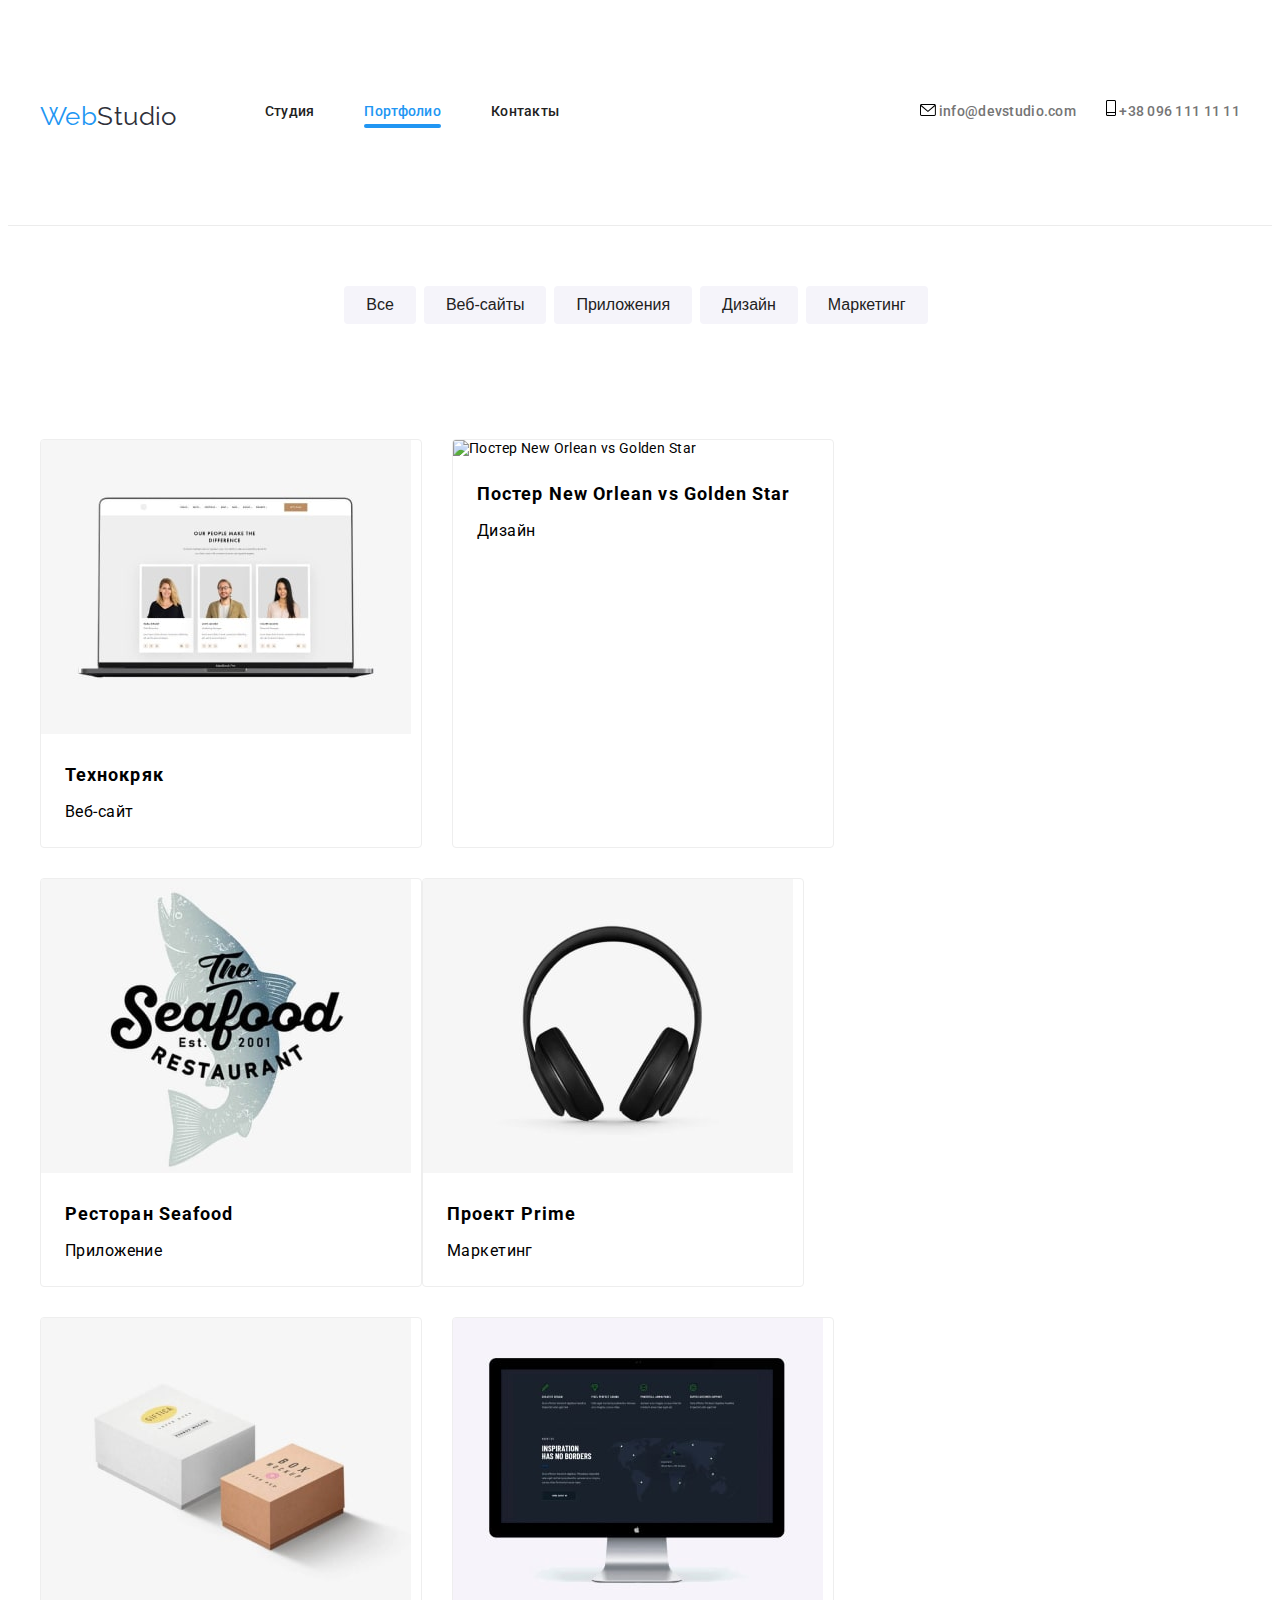
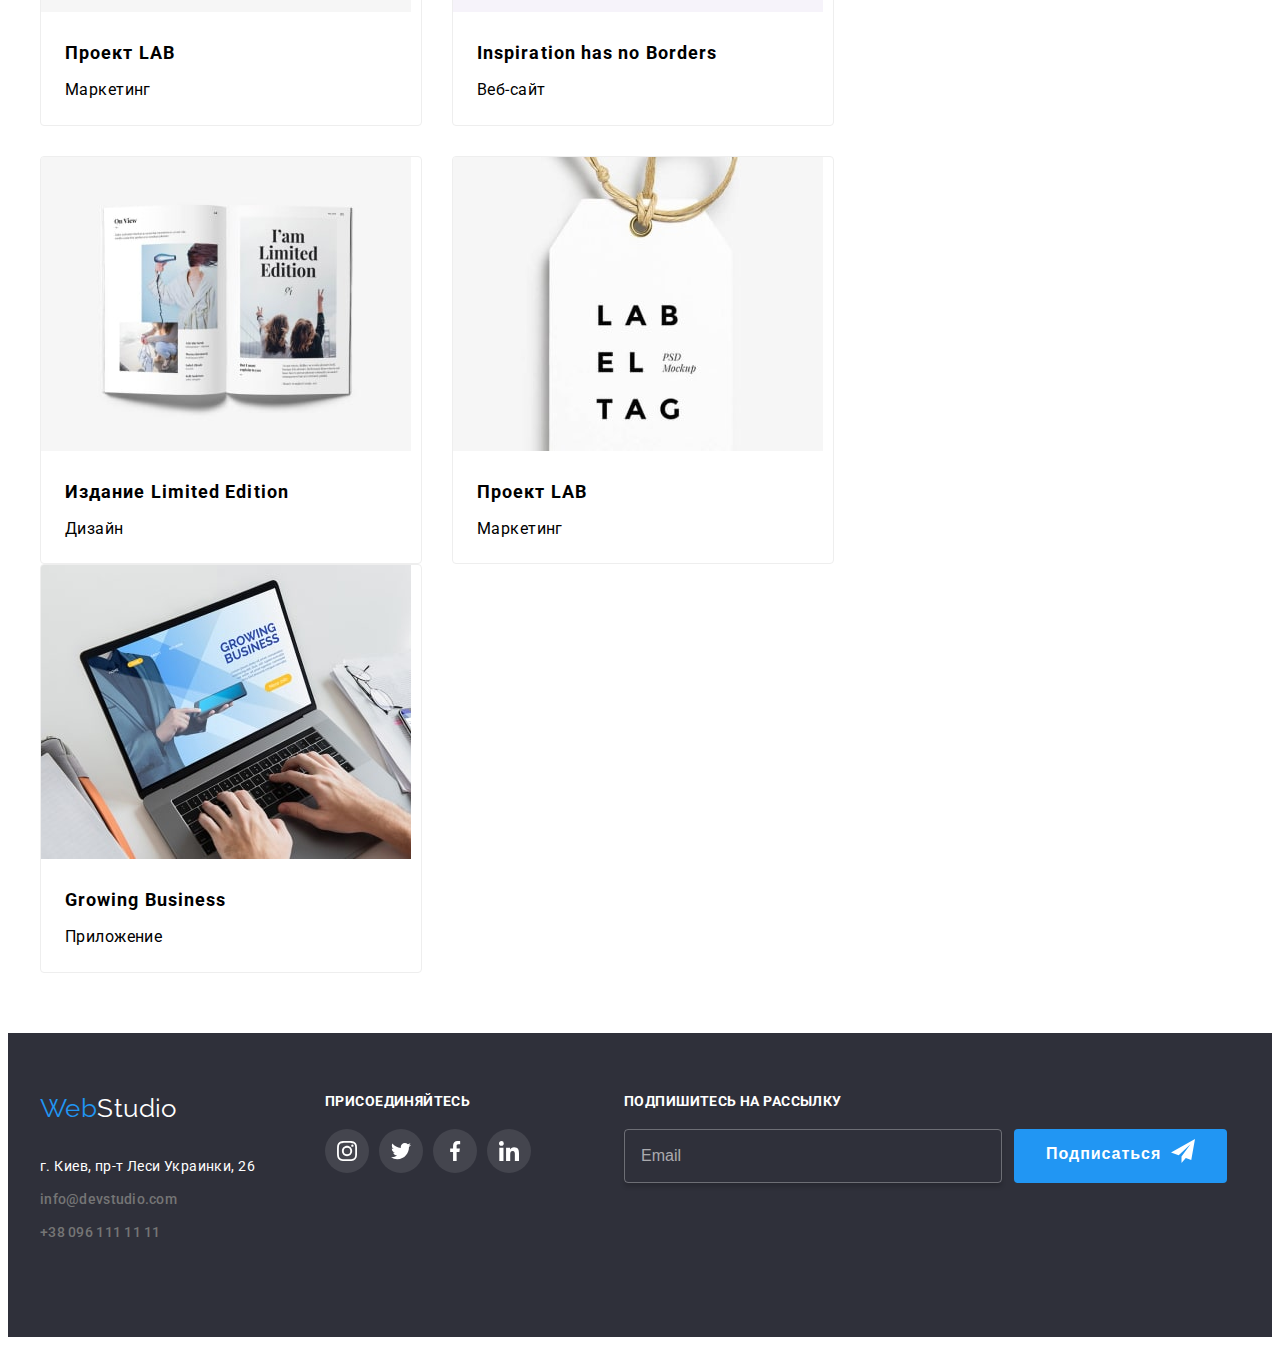
==== commit a371ffb2: "Добавляет уточнения v portfolio" ====
--- a/portfolio.html
+++ b/portfolio.html
@@ -96,7 +96,7 @@
                         <source srcset="./img/portfolio/port_desktop2.jpg 1x, ./img/port_desktop2@2x.jpg 2x" media="(min-width: 1200px)">  
                             <source srcset="./img/port_tablet2.jpg 1x, ./img/port_tablet2@2x.jpg 2x" media="(min-width: 768px)">
                             <source srcset="./img/port_mobil2.jpg 1x, ./img/port_mobil2@2x.jpg 2x" media="(min-width: 480px)">
-                               <img src="./img/port_desktop3.jpg"  alt="Постер New Orlean vs Golden Star">
+                               <img src="./img/port_mobil2.jpg"  alt="Постер New Orlean vs Golden Star">
                     </picture>
                     
                    <div class="portfolio-gallery__overlay">
@@ -118,7 +118,7 @@
                         <source srcset="./img/port_desktop3.jpg 1x, ./img/port_desktop3@2x.jpg 2x" media="(min-width: 1200px)">  
                             <source srcset="./img/port_tablet3.jpg 1x, ./img/port_tablet3@2x.jpg 2x" media="(min-width: 768px)">
                             <source srcset="./img/port_mobil3.jpg 1x, ./img/port_mobil3@2x.jpg 2x" media="(min-width: 480px)">
-                               <img src="./img/port_desktop3.jpg"  alt="Ресторан Seafood">
+                               <img src="./img/port_mobil3.jpg"  alt="Ресторан Seafood">
                             </picture>
                    <div class="portfolio-gallery__overlay">
                         <p class="portfolio-gallery__overlay-text">
--- a/css/main.min.css
+++ b/css/main.min.css
@@ -1,2 +1,2 @@
-.container{width:100%;padding-left:15px;padding-right:15px;margin-right:auto;margin-left:auto}@media screen and (min-width: 480px){.container{width:480px}}@media screen and (min-width: 768px){.container{width:768px}}@media screen and (min-width: 1200px){.container{width:1200px}}body{font-family:Roboto, sant-serif;font-weight:normal;font-size:14px;letter-spacing:0.03em}.social-icons,.main-meny,.contacts__list,.advantages__list,.work__list,.team__list,.clients__set,.contacts__list_footer,.meny-portfolio__list,.portfolio-gallery__list{list-style:none;padding:0;margin:0}.logo,.main-meny__link,.contacts__mail-icon,.contacts__telefon-icon,.contacts__link,.address-link{text-decoration:none}.img{display:block;max-width:100%;height:auto}h1,h2,h3,h4,h5,h6,p{margin-bottom:0;margin-top:0}.section{padding-top:60px;padding-bottom:60px}.section-title{margin-top:0;margin-bottom:50px;text-align:center;color:var(--titel-color);font-weight:700;font-size:36px;line-height:1.17}.social-icons{display:-webkit-box;display:-ms-flexbox;display:flex;-webkit-box-pack:center;-ms-flex-pack:center;justify-content:center;margin-top:16px}.social-icons__set{display:-webkit-box;display:-ms-flexbox;display:flex;margin-right:10px}.social-icon__link{display:-webkit-box;display:-ms-flexbox;display:flex;-webkit-box-pack:center;-ms-flex-pack:center;justify-content:center;-webkit-box-align:center;-ms-flex-align:center;align-items:center;width:44px;height:44px;-webkit-transition:background-color 250ms cubic-bezier(0.4, 0, 0.2, 1);transition:background-color 250ms cubic-bezier(0.4, 0, 0.2, 1);background-color:transparent;border-radius:50%}.socialicons-content{width:20px;height:20px;fill:#AFB1B8}.social-icon__link:hover{background-color:#2196F3}.social-icon__link:hover .socialicons-content{fill:#fff}.social-icons__set:last-child{margin-right:0}.main-button{display:inline-block;border-radius:4px;padding:10px 32px;background-color:#2196F3;color:#fff;font-weight:700;font-size:16px;line-height:1.87;text-align:center;letter-spacing:0.06em;border:none}.section-title{margin-top:0;margin-bottom:50px;text-align:center;color:var(--titel-color);font-weight:700;font-size:36px;line-height:1.17}.menu-button{display:-webkit-inline-box;display:-ms-inline-flexbox;display:inline-flex;margin:0;padding:0;margin-left:287px;margin-top:21px;margin-bottom:21px;background-color:transparent;border:none}@media screen and (min-width: 767px){.menu-button{display:none}}.menu-button.is-open .icon-cross{display:block}.menu-button .icon-cross{display:none}.menu-button.is-open .icon-menu{display:none}.page-header{position:relative}.mobile-meny{background-color:#fff}@media screen and (max-width: 767px){.mobile-meny{display:none;position:absolute;padding:60px 140px;top:100%;left:0;width:100%;height:453}.mobile-meny.is-open{display:block}}@media screen and (min-width: 768px){.mobile-meny{display:-webkit-box;display:-ms-flexbox;display:flex;-ms-flex-line-pack:center;align-content:center;-webkit-box-pack:justify;-ms-flex-pack:justify;justify-content:space-between;-webkit-box-flex:1;-ms-flex-positive:1;flex-grow:1}}.icon-menu:hover{border:transparent}.logo{color:#2196f3;font-family:Raleway, sant-serif;font-weight:700px;font-size:26px;line-height:1,19}.logo-element{color:#2F303A}.page-header{border-bottom:1px solid #ECECEC}.header.container{display:-webkit-box;display:-ms-flexbox;display:flex;-webkit-box-align:center;-ms-flex-align:center;align-items:center}@media screen and (min-width: 767px){.main-nav{display:-webkit-box;display:-ms-flexbox;display:flex;-webkit-box-align:center;-ms-flex-align:center;align-items:center}}@media screen and (min-width: 767px){.main-meny{display:-webkit-box;display:-ms-flexbox;display:flex;-ms-flex-line-pack:center;align-content:center;margin-left:88px}}@media screen and (min-width: 767px){.main-meny__item:not(:last-child){margin-right:50px}}.main-meny__link{position:relative;display:block;margin-top:32px;margin-bottom:32px;-webkit-transition:color 250ms cubic-bezier(0.4, 0, 0.2, 1);transition:color 250ms cubic-bezier(0.4, 0, 0.2, 1);color:#212121;text-align:center;font-weight:500;line-height:1.14;letter-spacing:0.02em}.main-meny__link.current::after{content:"";position:absolute;display:block;width:100%;height:4px;bottom:0;left:0;background-color:#2196F3;border-radius:2px}.main-meny__link:hover,.main-meny__link:focus{color:#2196F3}.main-meny__link.current{display:inline-block}.main-meny__link.current{margin:0 0;padding-bottom:8px;color:#2196F3}@media screen and (min-width: 767px){.main-meny__link.current{margin:32px 0px}}.contacts__mail-icon{-webkit-transition:fill 250ms cubic-bezier(0.4, 0, 0.2, 1);transition:fill 250ms cubic-bezier(0.4, 0, 0.2, 1);height:12px;width:16px;fill:main-color}@media screen and (min-width: 767px) and (max-width: 1199px){.contacts__mail-icon{height:10px;width:14px;margin-right:8px}}.contacts__telefon-icon{-webkit-transition:fill 250ms cubic-bezier(0.4, 0, 0.2, 1);transition:fill 250ms cubic-bezier(0.4, 0, 0.2, 1);height:16px;width:10px;fill:main-color}@media screen and (min-width: 767px) and (max-width: 1199px){.contacts__telefon-icon{height:14px;width:10px;margin-right:8px}}@media screen and (min-width: 767px){.contacts{margin-bottom:32px;margin-top:32px}}@media screen and (min-width: 1199px){.contacts{margin-left:auto}}@media screen and (min-width: 768px){.contacts__list{margin-left:70px}}@media screen and (min-width: 1200px){.contacts__list{display:-webkit-box;display:-ms-flexbox;display:flex}.contacts__list .contacts__item+.contacts__item{margin-left:30px}}.contacts__item{text-align:center}@media screen and (min-width: 767px){.contacts__item{text-align:left}}.contacts__link{color:#757575;font-weight:500;line-height:1.14;letter-spacing:0.02em;-webkit-transition:color 250ms cubic-bezier(0.4, 0, 0.2, 1);transition:color 250ms cubic-bezier(0.4, 0, 0.2, 1)}@media screen and (min-width: 767px) and (max-width: 1199px){.contacts__link{font-size:12px;line-height:1.171}}.contacts__link:hover{color:#2196F3}.contacts__link:hover .contacts__telefon-icon,.contacts__link:hover .contacts__mail-icon{fill:#2196F3}.hero{background-color:#2F303A;background-image:-webkit-gradient(linear, left top, left bottom, from(rgba(47,48,58,0.4)), to(rgba(47,48,58,0.4))),url(../img/HeaderMobil.jpg);background-image:linear-gradient(rgba(47,48,58,0.4), rgba(47,48,58,0.4)),url(../img/HeaderMobil.jpg);background-size:cover;background-repeat:no-repeat;padding-top:118px;padding-bottom:118px;text-align:center}@media screen and (min-device-pixel-ratio: 2), screen and (-webkit-min-device-pixel-ratio: 2), screen and (min-resolution: 192dpi), screen and (min-resolution: 2dppx){.hero{background-image:url(../img/HeaderMobil@2x.jpg)}}@media screen and (min-width: 768px){.hero{background-image:-webkit-gradient(linear, left top, left bottom, from(rgba(47,48,58,0.4)), to(rgba(47,48,58,0.4))),url(../img/HeaderTablet.jpg);background-image:linear-gradient(rgba(47,48,58,0.4), rgba(47,48,58,0.4)),url(../img/HeaderTablet.jpg)}}@media screen and (min-width: 768px) and (min-device-pixel-ratio: 2), screen and (min-width: 768px) and (-webkit-min-device-pixel-ratio: 2), screen and (min-width: 768px) and (min-resolution: 192dpi), screen and (min-width: 768px) and (min-resolution: 2dppx){.hero{background-image:url(../img/HeaderTablet@2x.jpg)}}@media screen and (min-width: 1200px){.hero{background-image:-webkit-gradient(linear, left top, left bottom, from(rgba(47,48,58,0.4)), to(rgba(47,48,58,0.4))),url(../img/HeaderDesktop.jpg);background-image:linear-gradient(rgba(47,48,58,0.4), rgba(47,48,58,0.4)),url(../img/HeaderDesktop.jpg)}}@media screen and (min-width: 1200px) and (min-device-pixel-ratio: 2), screen and (min-width: 1200px) and (-webkit-min-device-pixel-ratio: 2), screen and (min-width: 1200px) and (min-resolution: 192dpi), screen and (min-width: 1200px) and (min-resolution: 2dppx){.hero{background-image:url(../img/HeaderDesktop@2x.jpg)}}.hero-title{text-align:center;color:#fff;margin-bottom:40px;font-weight:900;font-size:26px;line-height:1.615;letter-spacing:0.06em;text-transform:uppercase}@media screen and (min-width: 1200px){.hero-title{font-size:44px;line-height:1.36;color:#fff}}.hero-main{text-align:center}.backdrop{position:fixed;top:0;left:0;opacity:1;-webkit-transition:opacity 250ms cubic-bezier(0.4, 0, 0.2, 1);transition:opacity 250ms cubic-bezier(0.4, 0, 0.2, 1);width:100%;height:100%;background-color:rgba(0,0,0,0.2)}.backdrop.is-hidden{opacity:0;pointer-events:none}.backdrop.is-hidden .modal{-webkit-transform:translate(-50%, -50%) scale(1, 2);transform:translate(-50%, -50%) scale(1, 2)}.modal{position:absolute;top:50%;left:50%;-webkit-transform:translate(-50%, -50%) scale(1);transform:translate(-50%, -50%) scale(1);-webkit-transition:-webkit-transform 1000ms cubic-bezier(0.4, 0, 0.2, 1);transition:-webkit-transform 1000ms cubic-bezier(0.4, 0, 0.2, 1);transition:transform 1000ms cubic-bezier(0.4, 0, 0.2, 1);transition:transform 1000ms cubic-bezier(0.4, 0, 0.2, 1), -webkit-transform 1000ms cubic-bezier(0.4, 0, 0.2, 1);width:450px;height:609px;background-color:#fff;-webkit-box-shadow:0px 2px 1px 0 rgba(0,0,0,0.2),0px 1px 1px 0px rgba(0,0,0,0.14);box-shadow:0px 2px 1px 0 rgba(0,0,0,0.2),0px 1px 1px 0px rgba(0,0,0,0.14)}@media screen and (min-width: 1200px){.modal{width:528px;height:581px}}.modal-button{position:absolute;top:8px;right:8px;display:block;width:30px;height:30px;padding:9px 9px 9px 9px;background-color:#fff;border:1px solid rgba(0,0,0,0.1);border-radius:50%}.modal-button:hover .modal-icon{fill:#2196F3}.modal-icon{width:11px;height:11px;-webkit-transition:fill 250ms cubic-bezier(0.4, 0, 0.2, 1);transition:fill 250ms cubic-bezier(0.4, 0, 0.2, 1)}.blank{margin-left:40px;margin-right:40px}.blank-title{text-align:center;font-weight:700;font-size:20px;line-height:1.172;margin-bottom:12px;margin-top:40px}.blank-form{position:relative;display:-webkit-box;display:-ms-flexbox;display:flex;-webkit-box-orient:vertical;-webkit-box-direction:normal;-ms-flex-direction:column;flex-direction:column}.form-input{margin-bottom:10px;padding-left:42px;height:40px;border:1px solid rgba(33,33,33,0.2);border-radius:4px;outline:none;-webkit-transition:border-color 250ms cubic-bezier(0.4, 0, 0.2, 1);transition:border-color 250ms cubic-bezier(0.4, 0, 0.2, 1)}.blank-icon{position:absolute;bottom:40%;left:13.5px;-webkit-transform:translateY(50%);transform:translateY(50%);width:15px;height:12px;-webkit-transition:fill 250ms cubic-bezier(0.4, 0, 0.2, 1);transition:fill 250ms cubic-bezier(0.4, 0, 0.2, 1)}.form-input:focus{border-color:#2196F3}.blank-form:focus-within>.blank-icon{fill:#2196F3}.form-input.kommentar{height:120px;margin-bottom:20px;padding:12px 16px}.form-label{font-size:12px;line-height:1.172;margin-bottom:4px}.checkbox-form{display:-webkit-box;display:-ms-flexbox;display:flex;-webkit-box-align:center;-ms-flex-align:center;align-items:center;margin-bottom:30px;line-height:1.71}.blank-checkbox{color:#757575;font-size:12px;line-height:1.712}@media screen and (min-width: 1200px){.blank-checkbox{font-size:14px}}.blank-checkbox a{color:#2196F3}.checkbox-icon{display:inline-block;width:16px;height:15px;margin-right:9px;margin-left:10px;border:2px solid #212121;border-radius:2px}.checkbox-input{position:absolute;width:1px;height:1px;margin:-1px;border:0;padding:0;clip:rect(0 0 0 0);overflow:hidden}.checkbox-input:checked+.checkbox-icon{border-color:#2196F3;background-color:#2196F3;background-image:url(../img/Vector.svg);background-repeat:no-repeat;background-size:contain;background-origin:border-box}.blank .main-button{display:block;margin:0 auto;cursor:pointer;-webkit-box-shadow:0px 4px 4px rgba(0,0,0,0.15);box-shadow:0px 4px 4px rgba(0,0,0,0.15)}.blank .main-button:hover{background-color:#188CE8;-webkit-transition:background-color 250ms cubic-bezier(0.4, 0, 0.2, 1);transition:background-color 250ms cubic-bezier(0.4, 0, 0.2, 1)}.advantages__item-title{margin-top:30px;margin-bottom:10px;color:#212121;font-weight:700;font-size:14px;line-height:1.14;text-align:center;text-transform:uppercase}@media screen and (min-width: 768px){.advantages__item-title{text-align:left}}.adventages__icon-set{padding:25px 190px;background:#F5F4FA;border-radius:4px}@media screen and (min-width: 768px){.adventages__icon-set{padding:25px 144px}}@media screen and (min-width: 1200px){.adventages__icon-set{padding:25px 100px}}.adventage__icon{width:70px;height:70px}.advantages__item-post{color:#757575;margin-top:0;margin-bottom:0;line-height:1.71}@media screen and (min-width: 768px){.advantages__list{display:-webkit-box;display:-ms-flexbox;display:flex;-ms-flex-wrap:wrap;flex-wrap:wrap}}.advantages__item{padding:30px 0}@media screen and (min-width: 768px){.advantages__item{width:calc(( 100% - 30px )/2)}.advantages__item:not(:nth-child(2n)){margin-right:30px}}@media screen and (min-width: 1200px){.advantages__item{width:calc(( 100% - 90px )/4)}.advantages__item:not(:nth-child(4n)){margin-right:30px}}@media screen and (max-width: 1199px){.work{display:none}}.section.work{padding-top:0}.work__list{display:-webkit-box;display:-ms-flexbox;display:flex}.work__list-item{position:relative;width:calc(( 100% - 60px )/3)}.work__list-item:not(:nth-child(3n)){margin-right:30px}.work__layout-description{position:absolute;bottom:0;left:0;width:370px;height:70px;background-color:rgba(47,48,58,0.8)}.work__layout-category{margin-top:27px;text-align:center;font-weight:700;line-height:0,853;text-transform:uppercase;color:#fff}.section.team{background-color:#F5F4FA}@media screen and (min-width: 768px){.team__list{display:-webkit-box;display:-ms-flexbox;display:flex;-ms-flex-wrap:wrap;flex-wrap:wrap}}.team__list-members{text-align:center;background-color:#fff;-webkit-box-shadow:2px 2px 4px 2px rgba(0,0,0,0.3);box-shadow:2px 2px 4px 2px rgba(0,0,0,0.3)}@media screen and (min-width: 768px) and (max-width: 1199px){.team__list-members{width:calc(( 100% - 30px )/2)}.team__list-members:not(:nth-child(2n)){margin-right:30px}.team__list-members:not(:nth-last-child(-n+2)){margin-bottom:30px}}@media screen and (min-width: 1200px){.team__list-members{width:calc(( 100% - 90px )/4);margin-bottom:0}.team__list-members:not(:nth-child(4n)){margin-right:30px}}.team__describing-members{margin:30px 32px}.team__name-members{margin-bottom:10px;color:#212121;font-weight:500;font-size:16px;line-height:1.19}.team__members-occupation{color:#757575;font-size:16px;line-height:1.19}.clients__set{display:-webkit-box;display:-ms-flexbox;display:flex;-ms-flex-wrap:wrap;flex-wrap:wrap}.clients__list{display:-webkit-box;display:-ms-flexbox;display:flex;-webkit-box-pack:center;-ms-flex-pack:center;justify-content:center;-webkit-box-align:center;-ms-flex-align:center;align-items:center;width:calc(( 100% - 30px )/2);height:90px;-webkit-transition:border 250ms cubic-bezier(0.4, 0, 0.2, 1);transition:border 250ms cubic-bezier(0.4, 0, 0.2, 1);border:1px solid #AFB1B8;border-radius:4px}@media screen and (min-width: 320px) and (max-width: 767px){.clients__list:not(:nth-child(2n)){margin-right:30px}.clients__list:not(:nth-last-child(-n+2)){margin-bottom:30px}}@media screen and (min-width: 768px) and (max-width: 1199px){.clients__list{width:calc(( 100% - 60px )/3)}.clients__list:not(:nth-child(3n)){margin-right:30px}.clients__list:not(:nth-last-child(-n+3)){margin-bottom:30px}}@media screen and (min-width: 1200px){.clients__list{width:calc(( 100% - 150px )/6)}.clients__list:not(:nth-child(6n)){margin-right:30px}}.clients__list:hover{border:1px solid #2196F3}.clients__icon-content{fill:#AFB1B8;-webkit-transition:fill 250ms cubic-bezier(0.4, 0, 0.2, 1);transition:fill 250ms cubic-bezier(0.4, 0, 0.2, 1)}.clients__list:hover .clients__icon-content{fill:#2196F3}@media screen and (min-width: 768px){.footer__tablet{display:-webkit-box;display:-ms-flexbox;display:flex;margin-left:76px;margin-right:89px}}@media screen and (min-width: 768px) and (min-width: 1200px){.footer__tablet{margin-left:0;margin-right:0}}.footer{padding-top:60px;padding-bottom:60px;background-color:#2F303A}@media screen and (min-width: 768px) and (max-width: 1199px){.contacts__list_footer .contacts__item{text-align:center}}@media screen and (min-width: 1200px){.footer .container{display:-webkit-box;display:-ms-flexbox;display:flex}}.footer .logo{display:block;margin-bottom:20px}.footer .logo-element{color:#fff}.footer__contacts{text-align:center}@media screen and (min-width: 768px){.footer__contacts{margin-right:165px}}@media screen and (min-width: 1200px){.footer__contacts{margin-right:70px;text-align:left}}@media screen and (min-width: 768px) and (max-width: 1199px){.contacts__link.footers{font-size:14px}}.address-link{color:#fff}.contacts__item:not(:last-child){margin-bottom:8px}@media screen and (min-width: 1200px){.contacts__item:not(:last-child){margin-bottom:9px}}.contacts{font-style:normal;line-height:1.71}.footer .social-icon__link{-webkit-transition:background-color 250ms cubic-bezier(0.4, 0, 0.2, 1);transition:background-color 250ms cubic-bezier(0.4, 0, 0.2, 1);background-color:rgba(255,255,255,0.1)}.footer .social-icon__link:hover{background-color:#2196F3}.footer .socialicons-content{fill:#fff}.recall{text-align:center}@media screen and (min-width: 1200px){.recall{margin-right:93px}}.recall-word{margin-bottom:20px;margin-top:60px;text-align:center;font-weight:700;color:#fff;line-height:0,853;text-transform:uppercase}@media screen and (min-width: 768px){.recall-word{margin-top:0}}@media screen and (min-width: 1200px){.recall-word{text-align:left}}.sub-form{margin-bottom:20px}@media screen and (min-width: 768px){.sub-form{padding-left:168px;padding-right:152px}}@media screen and (min-width: 768px) and (min-width: 1200px){.sub-form{padding-left:0;padding-right:0}}@media screen and (min-width: 1200px){.sub-form{margin-top:0;margin-bottom:0;margin-right:12px}}@media screen and (min-width: 1200px){.sub-field{display:-webkit-box;display:-ms-flexbox;display:flex}}.sub-label{color:rgba(255,255,255,0.6);font-size:16px}.sub-icon{width:24px;height:24px;margin-left:10px}.sub-input{width:100%;height:50px;margin-right:12px;padding-left:16px;border:1px solid rgba(255,255,255,0.3);border-radius:4px;color:#F5F4FA;-webkit-box-shadow:0px 4px 4px rgba(0,0,0,0.15);box-shadow:0px 4px 4px rgba(0,0,0,0.15);background-color:transparent}@media screen and (min-width: 768px){.sub-input{margin:20px 0;width:450px}}@media screen and (min-width: 1200px){.sub-input{width:358px;margin:0 0}}.sub-input::-webkit-input-placeholder{color:rgba(255,255,255,0.6);font-size:16px}.sub-input:-ms-input-placeholder{color:rgba(255,255,255,0.6);font-size:16px}.sub-input::-ms-input-placeholder{color:rgba(255,255,255,0.6);font-size:16px}.sub-input::placeholder{color:rgba(255,255,255,0.6);font-size:16px}.footer .main-button{display:-webkit-box;display:-ms-flexbox;display:flex;-ms-flex-line-pack:center;align-content:center;margin:0 140px}@media screen and (min-width: 768px){.footer .main-button{display:block;margin:0 auto}}@media screen and (min-width: 768px) and (min-width: 1200px){.footer .main-button{margin-left:0;margin-right:0}}.page-header.portfolio{border:1px solid #ECECEC}.meny-portfolio{padding-bottom:50px}.meny-portfolio__list{display:-webkit-box;display:-ms-flexbox;display:flex;-ms-flex-wrap:wrap;flex-wrap:wrap}.secondary-btn{-webkit-transition:background-color 250ms cubic-bezier(0.4, 0, 0.2, 1),color 250ms cubic-bezier(0.4, 0, 0.2, 1),-webkit-box-shadow 250ms cubic-bezier(0.4, 0, 0.2, 1);transition:background-color 250ms cubic-bezier(0.4, 0, 0.2, 1),color 250ms cubic-bezier(0.4, 0, 0.2, 1),-webkit-box-shadow 250ms cubic-bezier(0.4, 0, 0.2, 1);transition:background-color 250ms cubic-bezier(0.4, 0, 0.2, 1),color 250ms cubic-bezier(0.4, 0, 0.2, 1),box-shadow 250ms cubic-bezier(0.4, 0, 0.2, 1);transition:background-color 250ms cubic-bezier(0.4, 0, 0.2, 1),color 250ms cubic-bezier(0.4, 0, 0.2, 1),box-shadow 250ms cubic-bezier(0.4, 0, 0.2, 1),-webkit-box-shadow 250ms cubic-bezier(0.4, 0, 0.2, 1);padding:6px 22px;background-color:#F5F4FA;color:#212121;border:none;border-radius:4px;font-weight:500;font-size:16px;line-height:1.62;text-align:center}.secondary-btn:hover,.secondary-btn:focus{background-color:#2196F3;color:#fff;-webkit-box-shadow:0px 3px 1px rgba(0,0,0,0.1),0px 1px 2px rgba(0,0,0,0.08),0px 2px 2px rgba(0,0,0,0.12);box-shadow:0px 3px 1px rgba(0,0,0,0.1),0px 1px 2px rgba(0,0,0,0.08),0px 2px 2px rgba(0,0,0,0.12)}.meny-portfolio__button{margin-right:8px}.meny-portfolio__button:not(:nth-last-child(-n+2)){margin-bottom:15px}.portfolio-gallery__section{padding-top:0}@media screen and (min-width: 768px){.portfolio-gallery__list{display:-webkit-box;display:-ms-flexbox;display:flex;-ms-flex-wrap:wrap;flex-wrap:wrap}}.portfolio-gallery__list-item{position:relative;overflow:hidden;border:1px solid #EEEEEE;background-color:#fff;border-radius:4px}@media screen and (min-width: 768px) and (max-width: 1199px){.portfolio-gallery__list-item{width:calc(( 100% - 30px )/ 2);margin-right:30px;margin-bottom:30px}.portfolio-gallery__list-item:nth-child(2n){margin-right:0}.portfolio-gallery__list-item:nth-last-child(-n+2){margin-bottom:0}}@media screen and (min-width: 1200px){.portfolio-gallery__list-item{width:calc(( 100% - 60px )/ 3);margin-right:30px;margin-bottom:30px}.portfolio-gallery__list-item:nth-child(3n){margin-right:0}.portfolio-gallery__list-item:nth-last-child(-n+3){margin-bottom:0}}.portfolio-gallery__list-item:hover{-webkit-box-shadow:1px 4px 6px 0px rgba(0,0,0,0.16),0px 4px 4px 0px rgba(0,0,0,0.6),0px 1px 1px 0px rgba(0,0,0,0.12);box-shadow:1px 4px 6px 0px rgba(0,0,0,0.16),0px 4px 4px 0px rgba(0,0,0,0.6),0px 1px 1px 0px rgba(0,0,0,0.12)}.portfolio-gallery__image{position:relative;overflow:hidden}.portfolio-gallery__overlay{position:absolute;top:0;right:0;width:100%;height:294px;-webkit-transform:translateY(110%);transform:translateY(110%);-webkit-transition:-webkit-transform 250ms cubic-bezier(0.4, 0, 0.2, 1);transition:-webkit-transform 250ms cubic-bezier(0.4, 0, 0.2, 1);transition:transform 250ms cubic-bezier(0.4, 0, 0.2, 1);transition:transform 250ms cubic-bezier(0.4, 0, 0.2, 1), -webkit-transform 250ms cubic-bezier(0.4, 0, 0.2, 1);padding:63px 24px;background:rgba(33,150,243,0.9)}.portfolio-gallery__overlay-text{font-size:18px;line-height:1.55;color:var(--white-color)}.portfolio-item:hover .portfolio-gallery__overlay{-webkit-transform:translateY(0%);transform:translateY(0%)}.portfolio-gallery__description-text{margin-top:4px;color:var(--main-color);font-size:16px;line-height:1.87}.portfolio-gallery__description{margin:20px 24px}.portfolio-gallery__description-title{color:var(--titel-color);font-weight:700;font-size:18px;line-height:2;letter-spacing:0.06em}
+.container{width:100%;padding-left:15px;padding-right:15px;margin-right:auto;margin-left:auto}@media screen and (min-width: 480px){.container{width:480px}}@media screen and (min-width: 768px){.container{width:768px}}@media screen and (min-width: 1200px){.container{width:1200px}}body{font-family:Roboto, sant-serif;font-weight:normal;font-size:14px;letter-spacing:0.03em}.social-icons,.main-meny,.contacts__list,.advantages__list,.work__list,.team__list,.clients__set,.contacts__list_footer,.meny-portfolio__list,.portfolio-gallery__list{list-style:none;padding:0;margin:0}.logo,.main-meny__link,.contacts__mail-icon,.contacts__telefon-icon,.contacts__link,.address-link{text-decoration:none}.img{display:block;max-width:100%;height:auto}h1,h2,h3,h4,h5,h6,p{margin-bottom:0;margin-top:0}.section{padding-top:60px;padding-bottom:60px}.section-title{margin-top:0;margin-bottom:50px;text-align:center;color:var(--titel-color);font-weight:700;font-size:36px;line-height:1.17}.social-icons{display:-webkit-box;display:-ms-flexbox;display:flex;-webkit-box-pack:center;-ms-flex-pack:center;justify-content:center;margin-top:16px}.social-icons__set{display:-webkit-box;display:-ms-flexbox;display:flex;margin-right:10px}.social-icon__link{display:-webkit-box;display:-ms-flexbox;display:flex;-webkit-box-pack:center;-ms-flex-pack:center;justify-content:center;-webkit-box-align:center;-ms-flex-align:center;align-items:center;width:44px;height:44px;-webkit-transition:background-color 250ms cubic-bezier(0.4, 0, 0.2, 1);transition:background-color 250ms cubic-bezier(0.4, 0, 0.2, 1);background-color:transparent;border-radius:50%}.socialicons-content{width:20px;height:20px;fill:#AFB1B8}.social-icon__link:hover{background-color:#2196F3}.social-icon__link:hover .socialicons-content{fill:#fff}.social-icons__set:last-child{margin-right:0}.main-button{display:inline-block;border-radius:4px;padding:10px 32px;background-color:#2196F3;color:#fff;font-weight:700;font-size:16px;line-height:1.87;text-align:center;letter-spacing:0.06em;border:none}.section-title{margin-top:0;margin-bottom:50px;text-align:center;color:var(--titel-color);font-weight:700;font-size:36px;line-height:1.17}.menu-button{display:-webkit-inline-box;display:-ms-inline-flexbox;display:inline-flex;margin:0;padding:0;margin-left:287px;margin-top:21px;margin-bottom:21px;background-color:transparent;border:none}@media screen and (min-width: 767px){.menu-button{display:none}}.menu-button.is-open .icon-cross{display:block}.menu-button .icon-cross{display:none;border:none}:hover .menu-button .icon-cross{fill:#2196F3}.menu-button.is-open .icon-menu{display:none}.page-header{position:relative}.mobile-meny{background-color:#fff;padding:60px 0}@media screen and (max-width: 767px){.mobile-meny{display:none;position:absolute;top:100%;left:0;width:100%;height:453}.mobile-meny.is-open{display:block}}@media screen and (min-width: 768px){.mobile-meny{display:-webkit-box;display:-ms-flexbox;display:flex;-ms-flex-line-pack:center;align-content:center;-webkit-box-pack:justify;-ms-flex-pack:justify;justify-content:space-between;-webkit-box-flex:1;-ms-flex-positive:1;flex-grow:1}}.menu-button:hover .icon-menu{border:none;fill:#2196F3}.logo{color:#2196f3;font-family:Raleway, sant-serif;font-weight:700px;font-size:26px;line-height:1,19}.logo-element{color:#2F303A}.page-header{border-bottom:1px solid #ECECEC}.header.container{display:-webkit-box;display:-ms-flexbox;display:flex;-webkit-box-align:center;-ms-flex-align:center;align-items:center}.main-nav{text-align:center}@media screen and (min-width: 767px){.main-nav{display:-webkit-box;display:-ms-flexbox;display:flex;-webkit-box-align:center;-ms-flex-align:center;align-items:center}}@media screen and (min-width: 767px){.main-meny{display:-webkit-box;display:-ms-flexbox;display:flex;-ms-flex-line-pack:center;align-content:center;margin-left:88px}}@media screen and (min-width: 767px){.main-meny__item:not(:last-child){margin-right:50px}}.main-meny__link{position:relative;display:block;margin-top:32px;margin-bottom:32px;-webkit-transition:color 250ms cubic-bezier(0.4, 0, 0.2, 1);transition:color 250ms cubic-bezier(0.4, 0, 0.2, 1);color:#212121;text-align:center;font-weight:500;line-height:1.14;letter-spacing:0.02em}.main-meny__link.current::after{content:"";position:absolute;display:block;width:100%;height:4px;bottom:0;left:0;background-color:#2196F3;border-radius:2px}.main-meny__link:hover,.main-meny__link:focus{color:#2196F3}.main-meny__link.current{display:inline-block}.main-meny__link.current{margin:0 0;padding-bottom:8px;color:#2196F3}@media screen and (min-width: 767px){.main-meny__link.current{margin:32px 0px}}.contacts__mail-icon{-webkit-transition:fill 250ms cubic-bezier(0.4, 0, 0.2, 1);transition:fill 250ms cubic-bezier(0.4, 0, 0.2, 1);height:12px;width:16px;fill:main-color}@media screen and (min-width: 767px) and (max-width: 1199px){.contacts__mail-icon{height:10px;width:14px;margin-right:8px}}.contacts__telefon-icon{-webkit-transition:fill 250ms cubic-bezier(0.4, 0, 0.2, 1);transition:fill 250ms cubic-bezier(0.4, 0, 0.2, 1);height:16px;width:10px;fill:main-color}@media screen and (min-width: 767px) and (max-width: 1199px){.contacts__telefon-icon{height:14px;width:10px;margin-right:8px}}@media screen and (min-width: 767px){.contacts{margin-bottom:32px;margin-top:32px}}@media screen and (min-width: 1199px){.contacts{margin-left:auto}}@media screen and (min-width: 768px){.contacts__list{margin-left:70px}}@media screen and (min-width: 1200px){.contacts__list{display:-webkit-box;display:-ms-flexbox;display:flex}.contacts__list .contacts__item+.contacts__item{margin-left:30px}}.contacts__item{text-align:center}@media screen and (min-width: 767px){.contacts__item{text-align:left}}.contacts__link{color:#757575;font-weight:500;line-height:1.14;letter-spacing:0.02em;-webkit-transition:color 250ms cubic-bezier(0.4, 0, 0.2, 1);transition:color 250ms cubic-bezier(0.4, 0, 0.2, 1)}@media screen and (min-width: 767px) and (max-width: 1199px){.contacts__link{font-size:12px;line-height:1.171}}.contacts__link:hover{color:#2196F3}.contacts__link:hover .contacts__telefon-icon,.contacts__link:hover .contacts__mail-icon{fill:#2196F3}.hero{background-color:#2F303A;background-image:-webkit-gradient(linear, left top, left bottom, from(rgba(47,48,58,0.4)), to(rgba(47,48,58,0.4))),url(../img/HeaderMobil.jpg);background-image:linear-gradient(rgba(47,48,58,0.4), rgba(47,48,58,0.4)),url(../img/HeaderMobil.jpg);background-size:cover;background-repeat:no-repeat;padding-top:118px;padding-bottom:118px;text-align:center}@media screen and (min-device-pixel-ratio: 2), screen and (-webkit-min-device-pixel-ratio: 2), screen and (min-resolution: 192dpi), screen and (min-resolution: 2dppx){.hero{background-image:url(../img/HeaderMobil@2x.jpg)}}@media screen and (min-width: 768px){.hero{background-image:-webkit-gradient(linear, left top, left bottom, from(rgba(47,48,58,0.4)), to(rgba(47,48,58,0.4))),url(../img/HeaderTablet.jpg);background-image:linear-gradient(rgba(47,48,58,0.4), rgba(47,48,58,0.4)),url(../img/HeaderTablet.jpg)}}@media screen and (min-width: 768px) and (min-device-pixel-ratio: 2), screen and (min-width: 768px) and (-webkit-min-device-pixel-ratio: 2), screen and (min-width: 768px) and (min-resolution: 192dpi), screen and (min-width: 768px) and (min-resolution: 2dppx){.hero{background-image:url(../img/HeaderTablet@2x.jpg)}}@media screen and (min-width: 1200px){.hero{background-image:-webkit-gradient(linear, left top, left bottom, from(rgba(47,48,58,0.4)), to(rgba(47,48,58,0.4))),url(../img/HeaderDesktop.jpg);background-image:linear-gradient(rgba(47,48,58,0.4), rgba(47,48,58,0.4)),url(../img/HeaderDesktop.jpg)}}@media screen and (min-width: 1200px) and (min-device-pixel-ratio: 2), screen and (min-width: 1200px) and (-webkit-min-device-pixel-ratio: 2), screen and (min-width: 1200px) and (min-resolution: 192dpi), screen and (min-width: 1200px) and (min-resolution: 2dppx){.hero{background-image:url(../img/HeaderDesktop@2x.jpg)}}.hero-title{text-align:center;color:#fff;margin-bottom:40px;font-weight:900;font-size:26px;line-height:1.615;letter-spacing:0.06em;text-transform:uppercase}@media screen and (min-width: 1200px){.hero-title{font-size:44px;line-height:1.36;color:#fff}}.hero-main{text-align:center}.backdrop{position:fixed;top:0;left:0;opacity:1;-webkit-transition:opacity 250ms cubic-bezier(0.4, 0, 0.2, 1);transition:opacity 250ms cubic-bezier(0.4, 0, 0.2, 1);width:100%;height:100%;background-color:rgba(0,0,0,0.2)}.backdrop.is-hidden{opacity:0;pointer-events:none}.backdrop.is-hidden .modal{-webkit-transform:translate(-50%, -50%) scale(1, 2);transform:translate(-50%, -50%) scale(1, 2)}.modal{position:absolute;top:50%;left:50%;-webkit-transform:translate(-50%, -50%) scale(1);transform:translate(-50%, -50%) scale(1);-webkit-transition:-webkit-transform 1000ms cubic-bezier(0.4, 0, 0.2, 1);transition:-webkit-transform 1000ms cubic-bezier(0.4, 0, 0.2, 1);transition:transform 1000ms cubic-bezier(0.4, 0, 0.2, 1);transition:transform 1000ms cubic-bezier(0.4, 0, 0.2, 1), -webkit-transform 1000ms cubic-bezier(0.4, 0, 0.2, 1);width:450px;height:609px;background-color:#fff;-webkit-box-shadow:0px 2px 1px 0 rgba(0,0,0,0.2),0px 1px 1px 0px rgba(0,0,0,0.14);box-shadow:0px 2px 1px 0 rgba(0,0,0,0.2),0px 1px 1px 0px rgba(0,0,0,0.14)}@media screen and (min-width: 1200px){.modal{width:528px;height:581px}}.modal-button{position:absolute;top:8px;right:8px;display:block;width:30px;height:30px;padding:9px 9px 9px 9px;background-color:#fff;border:1px solid rgba(0,0,0,0.1);border-radius:50%}.modal-button:hover .modal-icon{fill:#2196F3}.modal-icon{width:11px;height:11px;-webkit-transition:fill 250ms cubic-bezier(0.4, 0, 0.2, 1);transition:fill 250ms cubic-bezier(0.4, 0, 0.2, 1)}.blank{margin-left:40px;margin-right:40px}.blank-title{text-align:center;font-weight:700;font-size:20px;line-height:1.172;margin-bottom:12px;margin-top:40px}.blank-form{position:relative;display:-webkit-box;display:-ms-flexbox;display:flex;-webkit-box-orient:vertical;-webkit-box-direction:normal;-ms-flex-direction:column;flex-direction:column}.form-input{margin-bottom:10px;padding-left:42px;height:40px;border:1px solid rgba(33,33,33,0.2);border-radius:4px;outline:none;-webkit-transition:border-color 250ms cubic-bezier(0.4, 0, 0.2, 1);transition:border-color 250ms cubic-bezier(0.4, 0, 0.2, 1)}.blank-icon{position:absolute;bottom:40%;left:13.5px;-webkit-transform:translateY(50%);transform:translateY(50%);width:15px;height:12px;-webkit-transition:fill 250ms cubic-bezier(0.4, 0, 0.2, 1);transition:fill 250ms cubic-bezier(0.4, 0, 0.2, 1)}.form-input:focus{border-color:#2196F3}.blank-form:focus-within>.blank-icon{fill:#2196F3}.form-input.kommentar{height:120px;margin-bottom:20px;padding:12px 16px}.form-label{font-size:12px;line-height:1.172;margin-bottom:4px}.checkbox-form{display:-webkit-box;display:-ms-flexbox;display:flex;-webkit-box-align:center;-ms-flex-align:center;align-items:center;margin-bottom:30px;line-height:1.71}.blank-checkbox{color:#757575;font-size:12px;line-height:1.712}@media screen and (min-width: 1200px){.blank-checkbox{font-size:14px}}.blank-checkbox a{color:#2196F3}.checkbox-icon{display:inline-block;width:16px;height:15px;margin-right:9px;margin-left:10px;border:2px solid #212121;border-radius:2px}.checkbox-input{position:absolute;width:1px;height:1px;margin:-1px;border:0;padding:0;clip:rect(0 0 0 0);overflow:hidden}.checkbox-input:checked+.checkbox-icon{border-color:#2196F3;background-color:#2196F3;background-image:url(../img/Vector.svg);background-repeat:no-repeat;background-size:contain;background-origin:border-box}.blank .main-button{display:block;margin:0 auto;cursor:pointer;-webkit-box-shadow:0px 4px 4px rgba(0,0,0,0.15);box-shadow:0px 4px 4px rgba(0,0,0,0.15)}.blank .main-button:hover{background-color:#188CE8;-webkit-transition:background-color 250ms cubic-bezier(0.4, 0, 0.2, 1);transition:background-color 250ms cubic-bezier(0.4, 0, 0.2, 1)}.advantages__item-title{margin-top:30px;margin-bottom:10px;color:#212121;font-weight:700;font-size:14px;line-height:1.14;text-align:center;text-transform:uppercase}@media screen and (min-width: 768px){.advantages__item-title{text-align:left}}.adventages__icon-set{padding:25px 0px;width:100%;background:#F5F4FA;border-radius:4px}.adventage__icon{display:block;margin:0 auto;width:70px;height:70px}.advantages__item-post{color:#757575;margin-top:0;margin-bottom:0;line-height:1.71}@media screen and (min-width: 768px){.advantages__list{display:-webkit-box;display:-ms-flexbox;display:flex;-ms-flex-wrap:wrap;flex-wrap:wrap}}.advantages__item{padding:30px 0}@media screen and (min-width: 768px){.advantages__item{width:calc(( 100% - 30px )/2)}.advantages__item:not(:nth-child(2n)){margin-right:30px}}@media screen and (min-width: 1200px){.advantages__item{width:calc(( 100% - 90px )/4)}.advantages__item:not(:nth-child(4n)){margin-right:30px}}@media screen and (max-width: 1199px){.work{display:none}}.section.work{padding-top:0}.work__list{display:-webkit-box;display:-ms-flexbox;display:flex}.work__list-item{position:relative;width:calc(( 100% - 60px )/3)}.work__list-item:not(:nth-child(3n)){margin-right:30px}.work__layout-description{position:absolute;bottom:0;left:0;width:370px;height:70px;background-color:rgba(47,48,58,0.8)}.work__layout-category{margin-top:27px;text-align:center;font-weight:700;line-height:0,853;text-transform:uppercase;color:#fff}.section.team{background-color:#F5F4FA}@media screen and (min-width: 768px){.team__list{display:-webkit-box;display:-ms-flexbox;display:flex;-ms-flex-wrap:wrap;flex-wrap:wrap}}.team__list-members{text-align:center;margin-bottom:30px;background-color:#fff;-webkit-box-shadow:2px 2px 4px 2px rgba(0,0,0,0.3);box-shadow:2px 2px 4px 2px rgba(0,0,0,0.3)}@media screen and (min-width: 768px) and (max-width: 1199px){.team__list-members{width:calc(( 100% - 30px )/2)}.team__list-members:not(:nth-child(2n)){margin-right:30px}.team__list-members:not(:nth-last-child(-n+2)){margin-bottom:30px}}@media screen and (min-width: 1200px){.team__list-members{width:calc(( 100% - 90px )/4);margin-bottom:0}.team__list-members:not(:nth-child(4n)){margin-right:30px}}.team__describing-members{margin:30px 32px}.team__name-members{margin-bottom:10px;color:#212121;font-weight:500;font-size:16px;line-height:1.19}.team__members-occupation{color:#757575;font-size:16px;line-height:1.19}.clients__set{display:-webkit-box;display:-ms-flexbox;display:flex;-ms-flex-wrap:wrap;flex-wrap:wrap}.clients__list{display:-webkit-box;display:-ms-flexbox;display:flex;-webkit-box-pack:center;-ms-flex-pack:center;justify-content:center;-webkit-box-align:center;-ms-flex-align:center;align-items:center;width:calc(( 100% - 30px )/2);height:90px;-webkit-transition:border 250ms cubic-bezier(0.4, 0, 0.2, 1);transition:border 250ms cubic-bezier(0.4, 0, 0.2, 1);border:1px solid #AFB1B8;border-radius:4px}@media screen and (min-width: 320px) and (max-width: 767px){.clients__list:not(:nth-child(2n)){margin-right:30px}.clients__list:not(:nth-last-child(-n+2)){margin-bottom:30px}}@media screen and (min-width: 768px) and (max-width: 1199px){.clients__list{width:calc(( 100% - 60px )/3)}.clients__list:not(:nth-child(3n)){margin-right:30px}.clients__list:not(:nth-last-child(-n+3)){margin-bottom:30px}}@media screen and (min-width: 1200px){.clients__list{width:calc(( 100% - 150px )/6)}.clients__list:not(:nth-child(6n)){margin-right:30px}}.clients__list:hover{border:1px solid #2196F3}.clients__icon-content{fill:#AFB1B8;-webkit-transition:fill 250ms cubic-bezier(0.4, 0, 0.2, 1);transition:fill 250ms cubic-bezier(0.4, 0, 0.2, 1)}.clients__list:hover .clients__icon-content{fill:#2196F3}@media screen and (min-width: 768px){.footer__tablet{display:-webkit-box;display:-ms-flexbox;display:flex;margin-left:76px;margin-right:89px}}@media screen and (min-width: 768px) and (min-width: 1200px){.footer__tablet{margin-left:0;margin-right:0}}.footer{padding-top:60px;padding-bottom:60px;background-color:#2F303A}@media screen and (min-width: 768px) and (max-width: 1199px){.contacts__list_footer .contacts__item{text-align:center}}@media screen and (min-width: 1200px){.footer .container{display:-webkit-box;display:-ms-flexbox;display:flex}}.footer .logo{display:block;margin-bottom:20px}.footer .logo-element{color:#fff}.footer__contacts{text-align:center}@media screen and (min-width: 768px){.footer__contacts{margin-right:165px}}@media screen and (min-width: 1200px){.footer__contacts{margin-right:70px;text-align:left}}@media screen and (min-width: 768px) and (max-width: 1199px){.contacts__link.footers{font-size:14px}}.address-link{color:#fff}.contacts__item:not(:last-child){margin-bottom:8px}@media screen and (min-width: 1200px){.contacts__item:not(:last-child){margin-bottom:9px}}.contacts{font-style:normal;line-height:1.71}.footer .social-icon__link{-webkit-transition:background-color 250ms cubic-bezier(0.4, 0, 0.2, 1);transition:background-color 250ms cubic-bezier(0.4, 0, 0.2, 1);background-color:rgba(255,255,255,0.1)}.footer .social-icon__link:hover{background-color:#2196F3}.footer .socialicons-content{fill:#fff}.recall{text-align:center}@media screen and (min-width: 1200px){.recall{margin-right:93px}}.recall-word{margin-bottom:20px;margin-top:60px;text-align:center;font-weight:700;color:#fff;line-height:0,853;text-transform:uppercase}@media screen and (min-width: 768px){.recall-word{margin-top:0}}@media screen and (min-width: 1200px){.recall-word{text-align:left}}.sub-form{margin-bottom:20px}@media screen and (min-width: 768px){.sub-form{padding-left:168px;padding-right:152px}}@media screen and (min-width: 768px) and (min-width: 1200px){.sub-form{padding-left:0;padding-right:0}}@media screen and (min-width: 1200px){.sub-form{margin-top:0;margin-bottom:0;margin-right:12px}}@media screen and (min-width: 1200px){.sub-field{display:-webkit-box;display:-ms-flexbox;display:flex}}.sub-label{color:rgba(255,255,255,0.6);font-size:16px}.sub-icon{width:24px;height:24px;margin-left:10px}.sub-input{width:100%;height:50px;margin-right:12px;padding-left:16px;border:1px solid rgba(255,255,255,0.3);border-radius:4px;color:#F5F4FA;-webkit-box-shadow:0px 4px 4px rgba(0,0,0,0.15);box-shadow:0px 4px 4px rgba(0,0,0,0.15);background-color:transparent}@media screen and (min-width: 768px){.sub-input{margin:20px 0;width:450px}}@media screen and (min-width: 1200px){.sub-input{width:358px;margin:0 0}}.sub-input::-webkit-input-placeholder{color:rgba(255,255,255,0.6);font-size:16px}.sub-input:-ms-input-placeholder{color:rgba(255,255,255,0.6);font-size:16px}.sub-input::-ms-input-placeholder{color:rgba(255,255,255,0.6);font-size:16px}.sub-input::placeholder{color:rgba(255,255,255,0.6);font-size:16px}.footer .main-button{display:block;margin:0 auto}@media screen and (min-width: 1200px){.footer .main-button{display:-webkit-box;display:-ms-flexbox;display:flex;-ms-flex-line-pack:center;align-content:center;margin-left:0;margin-right:0}}.page-header.portfolio{border:1px solid #ECECEC}.meny-portfolio{padding-bottom:50px}.meny-portfolio__list{display:-webkit-box;display:-ms-flexbox;display:flex;-ms-flex-wrap:wrap;flex-wrap:wrap}@media screen and (min-width: 768px){.meny-portfolio__list{-webkit-box-pack:center;-ms-flex-pack:center;justify-content:center}}.secondary-btn{-webkit-transition:background-color 250ms cubic-bezier(0.4, 0, 0.2, 1),color 250ms cubic-bezier(0.4, 0, 0.2, 1),-webkit-box-shadow 250ms cubic-bezier(0.4, 0, 0.2, 1);transition:background-color 250ms cubic-bezier(0.4, 0, 0.2, 1),color 250ms cubic-bezier(0.4, 0, 0.2, 1),-webkit-box-shadow 250ms cubic-bezier(0.4, 0, 0.2, 1);transition:background-color 250ms cubic-bezier(0.4, 0, 0.2, 1),color 250ms cubic-bezier(0.4, 0, 0.2, 1),box-shadow 250ms cubic-bezier(0.4, 0, 0.2, 1);transition:background-color 250ms cubic-bezier(0.4, 0, 0.2, 1),color 250ms cubic-bezier(0.4, 0, 0.2, 1),box-shadow 250ms cubic-bezier(0.4, 0, 0.2, 1),-webkit-box-shadow 250ms cubic-bezier(0.4, 0, 0.2, 1);padding:6px 22px;background-color:#F5F4FA;color:#212121;border:none;border-radius:4px;font-weight:500;font-size:16px;line-height:1.62;text-align:center}.secondary-btn:hover,.secondary-btn:focus{background-color:#2196F3;color:#fff;-webkit-box-shadow:0px 3px 1px rgba(0,0,0,0.1),0px 1px 2px rgba(0,0,0,0.08),0px 2px 2px rgba(0,0,0,0.12);box-shadow:0px 3px 1px rgba(0,0,0,0.1),0px 1px 2px rgba(0,0,0,0.08),0px 2px 2px rgba(0,0,0,0.12)}.meny-portfolio__button{margin-right:8px}.meny-portfolio__button:not(:nth-last-child(-n+2)){margin-bottom:15px}.portfolio-gallery.section{padding-top:0}@media screen and (min-width: 768px){.portfolio-gallery__list{display:-webkit-box;display:-ms-flexbox;display:flex;-ms-flex-wrap:wrap;flex-wrap:wrap}}.portfolio-gallery__list-item{position:relative;overflow:hidden;border:1px solid #EEEEEE;background-color:#fff;border-radius:4px}@media screen and (min-width: 480px) and (max-width: 767px){.portfolio-gallery__list-item{margin-bottom:30px}}@media screen and (min-width: 768px) and (max-width: 1199px){.portfolio-gallery__list-item{width:calc(( 100% - 30px )/ 2);margin-bottom:30px;margin-right:30px}.portfolio-gallery__list-item:nth-child(2n){margin-right:0}.portfolio-gallery__list-item:nth-last-child(-n+2){margin-bottom:0}}@media screen and (min-width: 1200px){.portfolio-gallery__list-item{width:calc(( 100% - 60px )/ 3);margin-right:30px;margin-bottom:30px}.portfolio-gallery__list-item:nth-child(3n){margin-right:0}.portfolio-gallery__list-item:nth-last-child(-n+3){margin-bottom:0}}.portfolio-gallery__list-item:hover{-webkit-box-shadow:1px 4px 6px 0px rgba(0,0,0,0.16),0px 4px 4px 0px rgba(0,0,0,0.6),0px 1px 1px 0px rgba(0,0,0,0.12);box-shadow:1px 4px 6px 0px rgba(0,0,0,0.16),0px 4px 4px 0px rgba(0,0,0,0.6),0px 1px 1px 0px rgba(0,0,0,0.12)}.portfolio-gallery__image{position:relative;overflow:hidden}.portfolio-gallery__overlay{position:absolute;top:0;right:0;width:100%;height:294px;-webkit-transform:translateY(110%);transform:translateY(110%);-webkit-transition:-webkit-transform 250ms cubic-bezier(0.4, 0, 0.2, 1);transition:-webkit-transform 250ms cubic-bezier(0.4, 0, 0.2, 1);transition:transform 250ms cubic-bezier(0.4, 0, 0.2, 1);transition:transform 250ms cubic-bezier(0.4, 0, 0.2, 1), -webkit-transform 250ms cubic-bezier(0.4, 0, 0.2, 1);padding:63px 24px;background:rgba(33,150,243,0.9)}.portfolio-gallery__overlay-text{font-size:18px;line-height:1.55;color:var(--white-color)}.portfolio-item:hover .portfolio-gallery__overlay{-webkit-transform:translateY(0%);transform:translateY(0%)}.portfolio-gallery__description-text{margin-top:4px;color:var(--main-color);font-size:16px;line-height:1.87}.portfolio-gallery__description{margin:20px 24px}.portfolio-gallery__description-title{color:var(--titel-color);font-weight:700;font-size:18px;line-height:2;letter-spacing:0.06em}
 /*# sourceMappingURL=main.min.css.map */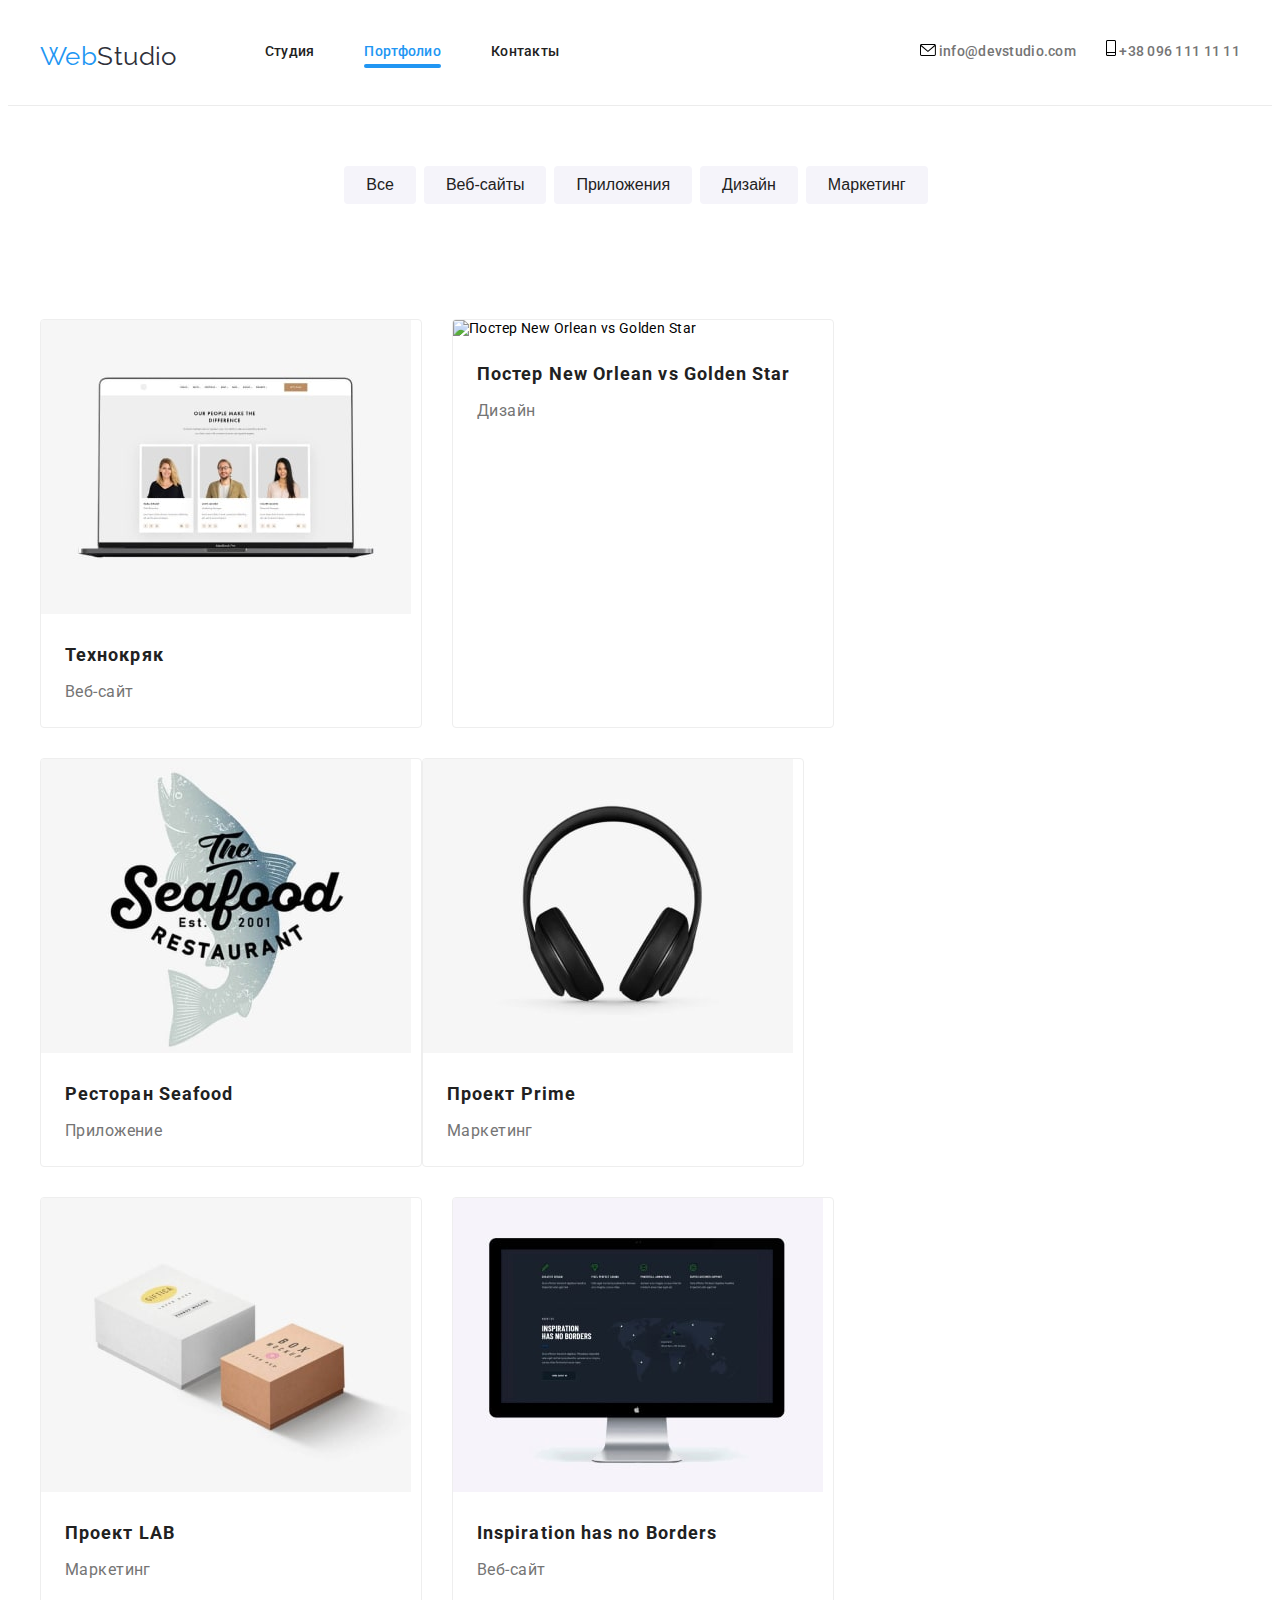
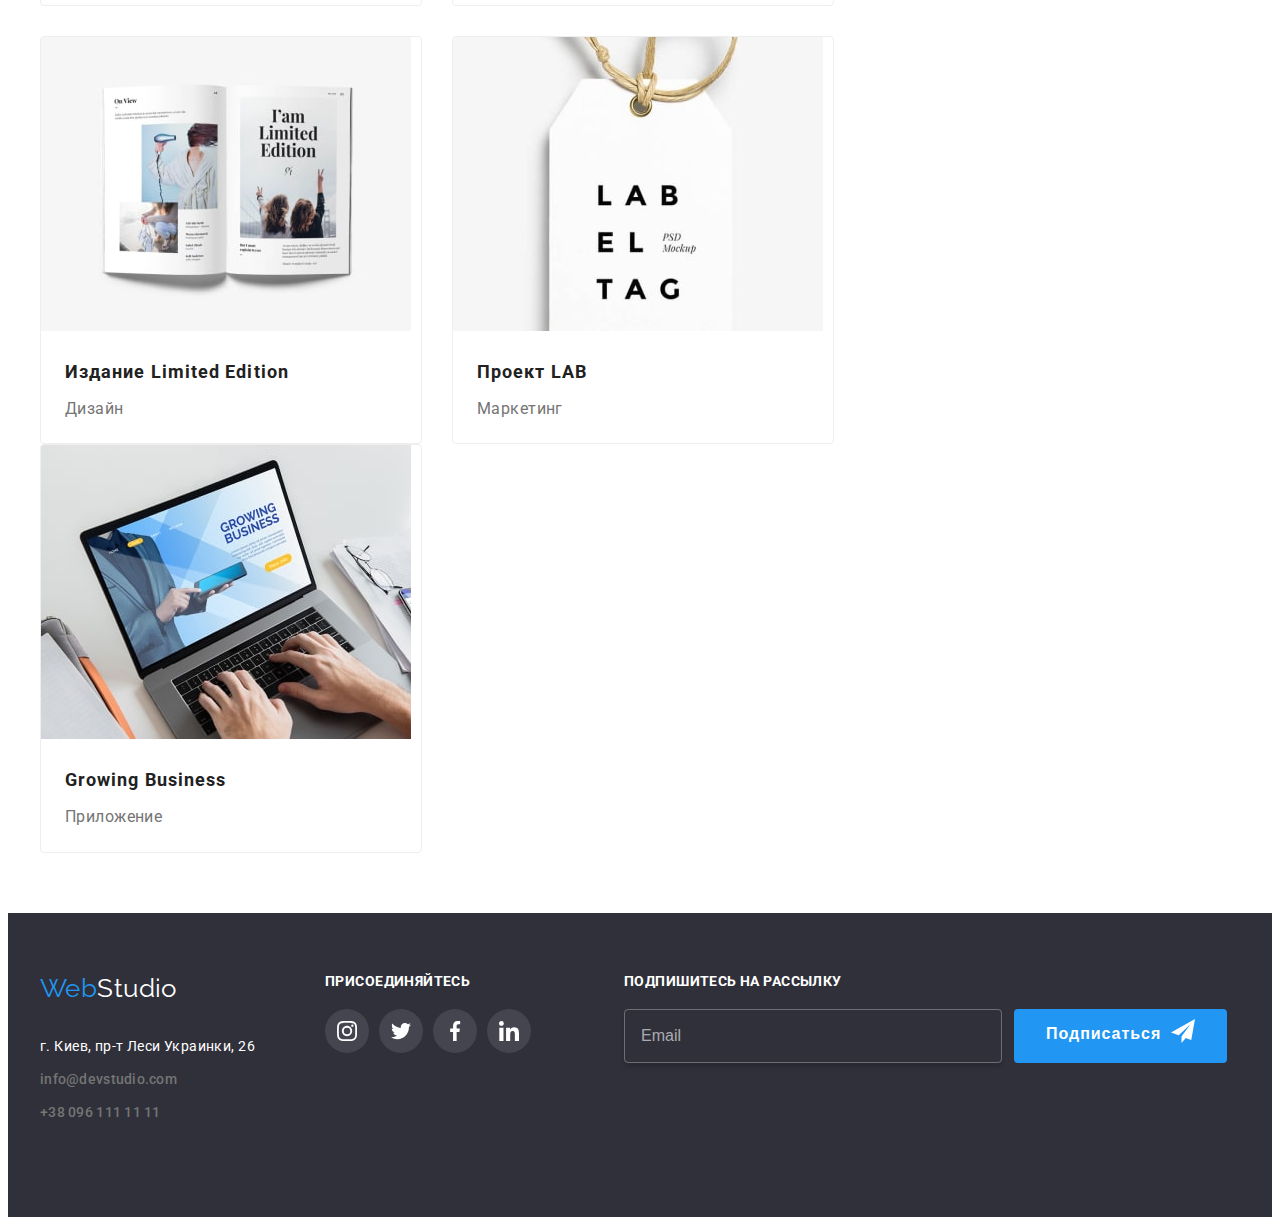
==== commit 9288b25b: "Добавляет адаптивную верстку" ====
--- a/portfolio.html
+++ b/portfolio.html
@@ -14,13 +14,13 @@
     <header class="page-header">
         <div class="header container">
             <a lang="en" href="./index.html" aria-label="Логотип WebStudio" class="logo link"  >Web<span class="logo-element" >Studio</span></a>
-            <button type="button" class="menu-button is-open" aria-expanded="false" aria-controls="mobile-meny" data-menu-button>
+            <button type="button" class="menu-button" aria-expanded="false" aria-controls="mobile-meny" data-menu-button>
                 <svg width= 24px height= 16px aria-label="Переключатель мобильного меню">
                     <use class="icon-cross" href="./img/CloseMeny.svg#icon-close_24px" >  </use>
                     <use class="icon-menu" href="./img/CloseMeny.svg#icon-menu_24px">  </use>
                     
                 </svg>  </button>
-                <div class="mobile-meny is-open" id="mobile-meny" data-menu>
+                <div class="mobile-meny" id="mobile-meny" data-menu>
             <nav class="main-nav">   
             <ul class="main-meny list">
                 <li class="main-meny__item"> <a href="./index.html" class="main-meny__link link">Студия</a> </li>
--- a/css/main.min.css
+++ b/css/main.min.css
@@ -1,2 +1,2 @@
-.container{width:100%;padding-left:15px;padding-right:15px;margin-right:auto;margin-left:auto}@media screen and (min-width: 480px){.container{width:480px}}@media screen and (min-width: 768px){.container{width:768px}}@media screen and (min-width: 1200px){.container{width:1200px}}body{font-family:Roboto, sant-serif;font-weight:normal;font-size:14px;letter-spacing:0.03em}.social-icons,.main-meny,.contacts__list,.advantages__list,.work__list,.team__list,.clients__set,.contacts__list_footer,.meny-portfolio__list,.portfolio-gallery__list{list-style:none;padding:0;margin:0}.logo,.main-meny__link,.contacts__mail-icon,.contacts__telefon-icon,.contacts__link,.address-link{text-decoration:none}.img{display:block;max-width:100%;height:auto}h1,h2,h3,h4,h5,h6,p{margin-bottom:0;margin-top:0}.section{padding-top:60px;padding-bottom:60px}.section-title{margin-top:0;margin-bottom:50px;text-align:center;color:var(--titel-color);font-weight:700;font-size:36px;line-height:1.17}.social-icons{display:-webkit-box;display:-ms-flexbox;display:flex;-webkit-box-pack:center;-ms-flex-pack:center;justify-content:center;margin-top:16px}.social-icons__set{display:-webkit-box;display:-ms-flexbox;display:flex;margin-right:10px}.social-icon__link{display:-webkit-box;display:-ms-flexbox;display:flex;-webkit-box-pack:center;-ms-flex-pack:center;justify-content:center;-webkit-box-align:center;-ms-flex-align:center;align-items:center;width:44px;height:44px;-webkit-transition:background-color 250ms cubic-bezier(0.4, 0, 0.2, 1);transition:background-color 250ms cubic-bezier(0.4, 0, 0.2, 1);background-color:transparent;border-radius:50%}.socialicons-content{width:20px;height:20px;fill:#AFB1B8}.social-icon__link:hover{background-color:#2196F3}.social-icon__link:hover .socialicons-content{fill:#fff}.social-icons__set:last-child{margin-right:0}.main-button{display:inline-block;border-radius:4px;padding:10px 32px;background-color:#2196F3;color:#fff;font-weight:700;font-size:16px;line-height:1.87;text-align:center;letter-spacing:0.06em;border:none}.section-title{margin-top:0;margin-bottom:50px;text-align:center;color:var(--titel-color);font-weight:700;font-size:36px;line-height:1.17}.menu-button{display:-webkit-inline-box;display:-ms-inline-flexbox;display:inline-flex;margin:0;padding:0;margin-left:287px;margin-top:21px;margin-bottom:21px;background-color:transparent;border:none}@media screen and (min-width: 767px){.menu-button{display:none}}.menu-button.is-open .icon-cross{display:block}.menu-button .icon-cross{display:none;border:none}:hover .menu-button .icon-cross{fill:#2196F3}.menu-button.is-open .icon-menu{display:none}.page-header{position:relative}.mobile-meny{background-color:#fff;padding:60px 0}@media screen and (max-width: 767px){.mobile-meny{display:none;position:absolute;top:100%;left:0;width:100%;height:453}.mobile-meny.is-open{display:block}}@media screen and (min-width: 768px){.mobile-meny{display:-webkit-box;display:-ms-flexbox;display:flex;-ms-flex-line-pack:center;align-content:center;-webkit-box-pack:justify;-ms-flex-pack:justify;justify-content:space-between;-webkit-box-flex:1;-ms-flex-positive:1;flex-grow:1}}.menu-button:hover .icon-menu{border:none;fill:#2196F3}.logo{color:#2196f3;font-family:Raleway, sant-serif;font-weight:700px;font-size:26px;line-height:1,19}.logo-element{color:#2F303A}.page-header{border-bottom:1px solid #ECECEC}.header.container{display:-webkit-box;display:-ms-flexbox;display:flex;-webkit-box-align:center;-ms-flex-align:center;align-items:center}.main-nav{text-align:center}@media screen and (min-width: 767px){.main-nav{display:-webkit-box;display:-ms-flexbox;display:flex;-webkit-box-align:center;-ms-flex-align:center;align-items:center}}@media screen and (min-width: 767px){.main-meny{display:-webkit-box;display:-ms-flexbox;display:flex;-ms-flex-line-pack:center;align-content:center;margin-left:88px}}@media screen and (min-width: 767px){.main-meny__item:not(:last-child){margin-right:50px}}.main-meny__link{position:relative;display:block;margin-top:32px;margin-bottom:32px;-webkit-transition:color 250ms cubic-bezier(0.4, 0, 0.2, 1);transition:color 250ms cubic-bezier(0.4, 0, 0.2, 1);color:#212121;text-align:center;font-weight:500;line-height:1.14;letter-spacing:0.02em}.main-meny__link.current::after{content:"";position:absolute;display:block;width:100%;height:4px;bottom:0;left:0;background-color:#2196F3;border-radius:2px}.main-meny__link:hover,.main-meny__link:focus{color:#2196F3}.main-meny__link.current{display:inline-block}.main-meny__link.current{margin:0 0;padding-bottom:8px;color:#2196F3}@media screen and (min-width: 767px){.main-meny__link.current{margin:32px 0px}}.contacts__mail-icon{-webkit-transition:fill 250ms cubic-bezier(0.4, 0, 0.2, 1);transition:fill 250ms cubic-bezier(0.4, 0, 0.2, 1);height:12px;width:16px;fill:main-color}@media screen and (min-width: 767px) and (max-width: 1199px){.contacts__mail-icon{height:10px;width:14px;margin-right:8px}}.contacts__telefon-icon{-webkit-transition:fill 250ms cubic-bezier(0.4, 0, 0.2, 1);transition:fill 250ms cubic-bezier(0.4, 0, 0.2, 1);height:16px;width:10px;fill:main-color}@media screen and (min-width: 767px) and (max-width: 1199px){.contacts__telefon-icon{height:14px;width:10px;margin-right:8px}}@media screen and (min-width: 767px){.contacts{margin-bottom:32px;margin-top:32px}}@media screen and (min-width: 1199px){.contacts{margin-left:auto}}@media screen and (min-width: 768px){.contacts__list{margin-left:70px}}@media screen and (min-width: 1200px){.contacts__list{display:-webkit-box;display:-ms-flexbox;display:flex}.contacts__list .contacts__item+.contacts__item{margin-left:30px}}.contacts__item{text-align:center}@media screen and (min-width: 767px){.contacts__item{text-align:left}}.contacts__link{color:#757575;font-weight:500;line-height:1.14;letter-spacing:0.02em;-webkit-transition:color 250ms cubic-bezier(0.4, 0, 0.2, 1);transition:color 250ms cubic-bezier(0.4, 0, 0.2, 1)}@media screen and (min-width: 767px) and (max-width: 1199px){.contacts__link{font-size:12px;line-height:1.171}}.contacts__link:hover{color:#2196F3}.contacts__link:hover .contacts__telefon-icon,.contacts__link:hover .contacts__mail-icon{fill:#2196F3}.hero{background-color:#2F303A;background-image:-webkit-gradient(linear, left top, left bottom, from(rgba(47,48,58,0.4)), to(rgba(47,48,58,0.4))),url(../img/HeaderMobil.jpg);background-image:linear-gradient(rgba(47,48,58,0.4), rgba(47,48,58,0.4)),url(../img/HeaderMobil.jpg);background-size:cover;background-repeat:no-repeat;padding-top:118px;padding-bottom:118px;text-align:center}@media screen and (min-device-pixel-ratio: 2), screen and (-webkit-min-device-pixel-ratio: 2), screen and (min-resolution: 192dpi), screen and (min-resolution: 2dppx){.hero{background-image:url(../img/HeaderMobil@2x.jpg)}}@media screen and (min-width: 768px){.hero{background-image:-webkit-gradient(linear, left top, left bottom, from(rgba(47,48,58,0.4)), to(rgba(47,48,58,0.4))),url(../img/HeaderTablet.jpg);background-image:linear-gradient(rgba(47,48,58,0.4), rgba(47,48,58,0.4)),url(../img/HeaderTablet.jpg)}}@media screen and (min-width: 768px) and (min-device-pixel-ratio: 2), screen and (min-width: 768px) and (-webkit-min-device-pixel-ratio: 2), screen and (min-width: 768px) and (min-resolution: 192dpi), screen and (min-width: 768px) and (min-resolution: 2dppx){.hero{background-image:url(../img/HeaderTablet@2x.jpg)}}@media screen and (min-width: 1200px){.hero{background-image:-webkit-gradient(linear, left top, left bottom, from(rgba(47,48,58,0.4)), to(rgba(47,48,58,0.4))),url(../img/HeaderDesktop.jpg);background-image:linear-gradient(rgba(47,48,58,0.4), rgba(47,48,58,0.4)),url(../img/HeaderDesktop.jpg)}}@media screen and (min-width: 1200px) and (min-device-pixel-ratio: 2), screen and (min-width: 1200px) and (-webkit-min-device-pixel-ratio: 2), screen and (min-width: 1200px) and (min-resolution: 192dpi), screen and (min-width: 1200px) and (min-resolution: 2dppx){.hero{background-image:url(../img/HeaderDesktop@2x.jpg)}}.hero-title{text-align:center;color:#fff;margin-bottom:40px;font-weight:900;font-size:26px;line-height:1.615;letter-spacing:0.06em;text-transform:uppercase}@media screen and (min-width: 1200px){.hero-title{font-size:44px;line-height:1.36;color:#fff}}.hero-main{text-align:center}.backdrop{position:fixed;top:0;left:0;opacity:1;-webkit-transition:opacity 250ms cubic-bezier(0.4, 0, 0.2, 1);transition:opacity 250ms cubic-bezier(0.4, 0, 0.2, 1);width:100%;height:100%;background-color:rgba(0,0,0,0.2)}.backdrop.is-hidden{opacity:0;pointer-events:none}.backdrop.is-hidden .modal{-webkit-transform:translate(-50%, -50%) scale(1, 2);transform:translate(-50%, -50%) scale(1, 2)}.modal{position:absolute;top:50%;left:50%;-webkit-transform:translate(-50%, -50%) scale(1);transform:translate(-50%, -50%) scale(1);-webkit-transition:-webkit-transform 1000ms cubic-bezier(0.4, 0, 0.2, 1);transition:-webkit-transform 1000ms cubic-bezier(0.4, 0, 0.2, 1);transition:transform 1000ms cubic-bezier(0.4, 0, 0.2, 1);transition:transform 1000ms cubic-bezier(0.4, 0, 0.2, 1), -webkit-transform 1000ms cubic-bezier(0.4, 0, 0.2, 1);width:450px;height:609px;background-color:#fff;-webkit-box-shadow:0px 2px 1px 0 rgba(0,0,0,0.2),0px 1px 1px 0px rgba(0,0,0,0.14);box-shadow:0px 2px 1px 0 rgba(0,0,0,0.2),0px 1px 1px 0px rgba(0,0,0,0.14)}@media screen and (min-width: 1200px){.modal{width:528px;height:581px}}.modal-button{position:absolute;top:8px;right:8px;display:block;width:30px;height:30px;padding:9px 9px 9px 9px;background-color:#fff;border:1px solid rgba(0,0,0,0.1);border-radius:50%}.modal-button:hover .modal-icon{fill:#2196F3}.modal-icon{width:11px;height:11px;-webkit-transition:fill 250ms cubic-bezier(0.4, 0, 0.2, 1);transition:fill 250ms cubic-bezier(0.4, 0, 0.2, 1)}.blank{margin-left:40px;margin-right:40px}.blank-title{text-align:center;font-weight:700;font-size:20px;line-height:1.172;margin-bottom:12px;margin-top:40px}.blank-form{position:relative;display:-webkit-box;display:-ms-flexbox;display:flex;-webkit-box-orient:vertical;-webkit-box-direction:normal;-ms-flex-direction:column;flex-direction:column}.form-input{margin-bottom:10px;padding-left:42px;height:40px;border:1px solid rgba(33,33,33,0.2);border-radius:4px;outline:none;-webkit-transition:border-color 250ms cubic-bezier(0.4, 0, 0.2, 1);transition:border-color 250ms cubic-bezier(0.4, 0, 0.2, 1)}.blank-icon{position:absolute;bottom:40%;left:13.5px;-webkit-transform:translateY(50%);transform:translateY(50%);width:15px;height:12px;-webkit-transition:fill 250ms cubic-bezier(0.4, 0, 0.2, 1);transition:fill 250ms cubic-bezier(0.4, 0, 0.2, 1)}.form-input:focus{border-color:#2196F3}.blank-form:focus-within>.blank-icon{fill:#2196F3}.form-input.kommentar{height:120px;margin-bottom:20px;padding:12px 16px}.form-label{font-size:12px;line-height:1.172;margin-bottom:4px}.checkbox-form{display:-webkit-box;display:-ms-flexbox;display:flex;-webkit-box-align:center;-ms-flex-align:center;align-items:center;margin-bottom:30px;line-height:1.71}.blank-checkbox{color:#757575;font-size:12px;line-height:1.712}@media screen and (min-width: 1200px){.blank-checkbox{font-size:14px}}.blank-checkbox a{color:#2196F3}.checkbox-icon{display:inline-block;width:16px;height:15px;margin-right:9px;margin-left:10px;border:2px solid #212121;border-radius:2px}.checkbox-input{position:absolute;width:1px;height:1px;margin:-1px;border:0;padding:0;clip:rect(0 0 0 0);overflow:hidden}.checkbox-input:checked+.checkbox-icon{border-color:#2196F3;background-color:#2196F3;background-image:url(../img/Vector.svg);background-repeat:no-repeat;background-size:contain;background-origin:border-box}.blank .main-button{display:block;margin:0 auto;cursor:pointer;-webkit-box-shadow:0px 4px 4px rgba(0,0,0,0.15);box-shadow:0px 4px 4px rgba(0,0,0,0.15)}.blank .main-button:hover{background-color:#188CE8;-webkit-transition:background-color 250ms cubic-bezier(0.4, 0, 0.2, 1);transition:background-color 250ms cubic-bezier(0.4, 0, 0.2, 1)}.advantages__item-title{margin-top:30px;margin-bottom:10px;color:#212121;font-weight:700;font-size:14px;line-height:1.14;text-align:center;text-transform:uppercase}@media screen and (min-width: 768px){.advantages__item-title{text-align:left}}.adventages__icon-set{padding:25px 0px;width:100%;background:#F5F4FA;border-radius:4px}.adventage__icon{display:block;margin:0 auto;width:70px;height:70px}.advantages__item-post{color:#757575;margin-top:0;margin-bottom:0;line-height:1.71}@media screen and (min-width: 768px){.advantages__list{display:-webkit-box;display:-ms-flexbox;display:flex;-ms-flex-wrap:wrap;flex-wrap:wrap}}.advantages__item{padding:30px 0}@media screen and (min-width: 768px){.advantages__item{width:calc(( 100% - 30px )/2)}.advantages__item:not(:nth-child(2n)){margin-right:30px}}@media screen and (min-width: 1200px){.advantages__item{width:calc(( 100% - 90px )/4)}.advantages__item:not(:nth-child(4n)){margin-right:30px}}@media screen and (max-width: 1199px){.work{display:none}}.section.work{padding-top:0}.work__list{display:-webkit-box;display:-ms-flexbox;display:flex}.work__list-item{position:relative;width:calc(( 100% - 60px )/3)}.work__list-item:not(:nth-child(3n)){margin-right:30px}.work__layout-description{position:absolute;bottom:0;left:0;width:370px;height:70px;background-color:rgba(47,48,58,0.8)}.work__layout-category{margin-top:27px;text-align:center;font-weight:700;line-height:0,853;text-transform:uppercase;color:#fff}.section.team{background-color:#F5F4FA}@media screen and (min-width: 768px){.team__list{display:-webkit-box;display:-ms-flexbox;display:flex;-ms-flex-wrap:wrap;flex-wrap:wrap}}.team__list-members{text-align:center;margin-bottom:30px;background-color:#fff;-webkit-box-shadow:2px 2px 4px 2px rgba(0,0,0,0.3);box-shadow:2px 2px 4px 2px rgba(0,0,0,0.3)}@media screen and (min-width: 768px) and (max-width: 1199px){.team__list-members{width:calc(( 100% - 30px )/2)}.team__list-members:not(:nth-child(2n)){margin-right:30px}.team__list-members:not(:nth-last-child(-n+2)){margin-bottom:30px}}@media screen and (min-width: 1200px){.team__list-members{width:calc(( 100% - 90px )/4);margin-bottom:0}.team__list-members:not(:nth-child(4n)){margin-right:30px}}.team__describing-members{margin:30px 32px}.team__name-members{margin-bottom:10px;color:#212121;font-weight:500;font-size:16px;line-height:1.19}.team__members-occupation{color:#757575;font-size:16px;line-height:1.19}.clients__set{display:-webkit-box;display:-ms-flexbox;display:flex;-ms-flex-wrap:wrap;flex-wrap:wrap}.clients__list{display:-webkit-box;display:-ms-flexbox;display:flex;-webkit-box-pack:center;-ms-flex-pack:center;justify-content:center;-webkit-box-align:center;-ms-flex-align:center;align-items:center;width:calc(( 100% - 30px )/2);height:90px;-webkit-transition:border 250ms cubic-bezier(0.4, 0, 0.2, 1);transition:border 250ms cubic-bezier(0.4, 0, 0.2, 1);border:1px solid #AFB1B8;border-radius:4px}@media screen and (min-width: 320px) and (max-width: 767px){.clients__list:not(:nth-child(2n)){margin-right:30px}.clients__list:not(:nth-last-child(-n+2)){margin-bottom:30px}}@media screen and (min-width: 768px) and (max-width: 1199px){.clients__list{width:calc(( 100% - 60px )/3)}.clients__list:not(:nth-child(3n)){margin-right:30px}.clients__list:not(:nth-last-child(-n+3)){margin-bottom:30px}}@media screen and (min-width: 1200px){.clients__list{width:calc(( 100% - 150px )/6)}.clients__list:not(:nth-child(6n)){margin-right:30px}}.clients__list:hover{border:1px solid #2196F3}.clients__icon-content{fill:#AFB1B8;-webkit-transition:fill 250ms cubic-bezier(0.4, 0, 0.2, 1);transition:fill 250ms cubic-bezier(0.4, 0, 0.2, 1)}.clients__list:hover .clients__icon-content{fill:#2196F3}@media screen and (min-width: 768px){.footer__tablet{display:-webkit-box;display:-ms-flexbox;display:flex;margin-left:76px;margin-right:89px}}@media screen and (min-width: 768px) and (min-width: 1200px){.footer__tablet{margin-left:0;margin-right:0}}.footer{padding-top:60px;padding-bottom:60px;background-color:#2F303A}@media screen and (min-width: 768px) and (max-width: 1199px){.contacts__list_footer .contacts__item{text-align:center}}@media screen and (min-width: 1200px){.footer .container{display:-webkit-box;display:-ms-flexbox;display:flex}}.footer .logo{display:block;margin-bottom:20px}.footer .logo-element{color:#fff}.footer__contacts{text-align:center}@media screen and (min-width: 768px){.footer__contacts{margin-right:165px}}@media screen and (min-width: 1200px){.footer__contacts{margin-right:70px;text-align:left}}@media screen and (min-width: 768px) and (max-width: 1199px){.contacts__link.footers{font-size:14px}}.address-link{color:#fff}.contacts__item:not(:last-child){margin-bottom:8px}@media screen and (min-width: 1200px){.contacts__item:not(:last-child){margin-bottom:9px}}.contacts{font-style:normal;line-height:1.71}.footer .social-icon__link{-webkit-transition:background-color 250ms cubic-bezier(0.4, 0, 0.2, 1);transition:background-color 250ms cubic-bezier(0.4, 0, 0.2, 1);background-color:rgba(255,255,255,0.1)}.footer .social-icon__link:hover{background-color:#2196F3}.footer .socialicons-content{fill:#fff}.recall{text-align:center}@media screen and (min-width: 1200px){.recall{margin-right:93px}}.recall-word{margin-bottom:20px;margin-top:60px;text-align:center;font-weight:700;color:#fff;line-height:0,853;text-transform:uppercase}@media screen and (min-width: 768px){.recall-word{margin-top:0}}@media screen and (min-width: 1200px){.recall-word{text-align:left}}.sub-form{margin-bottom:20px}@media screen and (min-width: 768px){.sub-form{padding-left:168px;padding-right:152px}}@media screen and (min-width: 768px) and (min-width: 1200px){.sub-form{padding-left:0;padding-right:0}}@media screen and (min-width: 1200px){.sub-form{margin-top:0;margin-bottom:0;margin-right:12px}}@media screen and (min-width: 1200px){.sub-field{display:-webkit-box;display:-ms-flexbox;display:flex}}.sub-label{color:rgba(255,255,255,0.6);font-size:16px}.sub-icon{width:24px;height:24px;margin-left:10px}.sub-input{width:100%;height:50px;margin-right:12px;padding-left:16px;border:1px solid rgba(255,255,255,0.3);border-radius:4px;color:#F5F4FA;-webkit-box-shadow:0px 4px 4px rgba(0,0,0,0.15);box-shadow:0px 4px 4px rgba(0,0,0,0.15);background-color:transparent}@media screen and (min-width: 768px){.sub-input{margin:20px 0;width:450px}}@media screen and (min-width: 1200px){.sub-input{width:358px;margin:0 0}}.sub-input::-webkit-input-placeholder{color:rgba(255,255,255,0.6);font-size:16px}.sub-input:-ms-input-placeholder{color:rgba(255,255,255,0.6);font-size:16px}.sub-input::-ms-input-placeholder{color:rgba(255,255,255,0.6);font-size:16px}.sub-input::placeholder{color:rgba(255,255,255,0.6);font-size:16px}.footer .main-button{display:block;margin:0 auto}@media screen and (min-width: 1200px){.footer .main-button{display:-webkit-box;display:-ms-flexbox;display:flex;-ms-flex-line-pack:center;align-content:center;margin-left:0;margin-right:0}}.page-header.portfolio{border:1px solid #ECECEC}.meny-portfolio{padding-bottom:50px}.meny-portfolio__list{display:-webkit-box;display:-ms-flexbox;display:flex;-ms-flex-wrap:wrap;flex-wrap:wrap}@media screen and (min-width: 768px){.meny-portfolio__list{-webkit-box-pack:center;-ms-flex-pack:center;justify-content:center}}.secondary-btn{-webkit-transition:background-color 250ms cubic-bezier(0.4, 0, 0.2, 1),color 250ms cubic-bezier(0.4, 0, 0.2, 1),-webkit-box-shadow 250ms cubic-bezier(0.4, 0, 0.2, 1);transition:background-color 250ms cubic-bezier(0.4, 0, 0.2, 1),color 250ms cubic-bezier(0.4, 0, 0.2, 1),-webkit-box-shadow 250ms cubic-bezier(0.4, 0, 0.2, 1);transition:background-color 250ms cubic-bezier(0.4, 0, 0.2, 1),color 250ms cubic-bezier(0.4, 0, 0.2, 1),box-shadow 250ms cubic-bezier(0.4, 0, 0.2, 1);transition:background-color 250ms cubic-bezier(0.4, 0, 0.2, 1),color 250ms cubic-bezier(0.4, 0, 0.2, 1),box-shadow 250ms cubic-bezier(0.4, 0, 0.2, 1),-webkit-box-shadow 250ms cubic-bezier(0.4, 0, 0.2, 1);padding:6px 22px;background-color:#F5F4FA;color:#212121;border:none;border-radius:4px;font-weight:500;font-size:16px;line-height:1.62;text-align:center}.secondary-btn:hover,.secondary-btn:focus{background-color:#2196F3;color:#fff;-webkit-box-shadow:0px 3px 1px rgba(0,0,0,0.1),0px 1px 2px rgba(0,0,0,0.08),0px 2px 2px rgba(0,0,0,0.12);box-shadow:0px 3px 1px rgba(0,0,0,0.1),0px 1px 2px rgba(0,0,0,0.08),0px 2px 2px rgba(0,0,0,0.12)}.meny-portfolio__button{margin-right:8px}.meny-portfolio__button:not(:nth-last-child(-n+2)){margin-bottom:15px}.portfolio-gallery.section{padding-top:0}@media screen and (min-width: 768px){.portfolio-gallery__list{display:-webkit-box;display:-ms-flexbox;display:flex;-ms-flex-wrap:wrap;flex-wrap:wrap}}.portfolio-gallery__list-item{position:relative;overflow:hidden;border:1px solid #EEEEEE;background-color:#fff;border-radius:4px}@media screen and (min-width: 480px) and (max-width: 767px){.portfolio-gallery__list-item{margin-bottom:30px}}@media screen and (min-width: 768px) and (max-width: 1199px){.portfolio-gallery__list-item{width:calc(( 100% - 30px )/ 2);margin-bottom:30px;margin-right:30px}.portfolio-gallery__list-item:nth-child(2n){margin-right:0}.portfolio-gallery__list-item:nth-last-child(-n+2){margin-bottom:0}}@media screen and (min-width: 1200px){.portfolio-gallery__list-item{width:calc(( 100% - 60px )/ 3);margin-right:30px;margin-bottom:30px}.portfolio-gallery__list-item:nth-child(3n){margin-right:0}.portfolio-gallery__list-item:nth-last-child(-n+3){margin-bottom:0}}.portfolio-gallery__list-item:hover{-webkit-box-shadow:1px 4px 6px 0px rgba(0,0,0,0.16),0px 4px 4px 0px rgba(0,0,0,0.6),0px 1px 1px 0px rgba(0,0,0,0.12);box-shadow:1px 4px 6px 0px rgba(0,0,0,0.16),0px 4px 4px 0px rgba(0,0,0,0.6),0px 1px 1px 0px rgba(0,0,0,0.12)}.portfolio-gallery__image{position:relative;overflow:hidden}.portfolio-gallery__overlay{position:absolute;top:0;right:0;width:100%;height:294px;-webkit-transform:translateY(110%);transform:translateY(110%);-webkit-transition:-webkit-transform 250ms cubic-bezier(0.4, 0, 0.2, 1);transition:-webkit-transform 250ms cubic-bezier(0.4, 0, 0.2, 1);transition:transform 250ms cubic-bezier(0.4, 0, 0.2, 1);transition:transform 250ms cubic-bezier(0.4, 0, 0.2, 1), -webkit-transform 250ms cubic-bezier(0.4, 0, 0.2, 1);padding:63px 24px;background:rgba(33,150,243,0.9)}.portfolio-gallery__overlay-text{font-size:18px;line-height:1.55;color:var(--white-color)}.portfolio-item:hover .portfolio-gallery__overlay{-webkit-transform:translateY(0%);transform:translateY(0%)}.portfolio-gallery__description-text{margin-top:4px;color:var(--main-color);font-size:16px;line-height:1.87}.portfolio-gallery__description{margin:20px 24px}.portfolio-gallery__description-title{color:var(--titel-color);font-weight:700;font-size:18px;line-height:2;letter-spacing:0.06em}
+.container{width:100%;padding-left:15px;padding-right:15px;margin-right:auto;margin-left:auto}@media screen and (min-width: 480px){.container{width:480px}}@media screen and (min-width: 768px){.container{width:768px}}@media screen and (min-width: 1200px){.container{width:1200px}}body{font-family:Roboto, sant-serif;font-weight:normal;font-size:14px;letter-spacing:0.03em}.social-icons,.main-meny,.contacts__list,.advantages__list,.work__list,.team__list,.clients__set,.contacts__list_footer,.meny-portfolio__list,.portfolio-gallery__list{list-style:none;padding:0;margin:0}.logo,.main-meny__link,.contacts__mail-icon,.contacts__telefon-icon,.contacts__link,.address-link{text-decoration:none}.img{display:block;max-width:100%;height:auto}h1,h2,h3,h4,h5,h6,p{margin-bottom:0;margin-top:0}.section{padding-top:60px;padding-bottom:60px}.section-title{margin-top:0;margin-bottom:50px;text-align:center;color:var(--titel-color);font-weight:700;font-size:36px;line-height:1.17}.social-icons{display:-webkit-box;display:-ms-flexbox;display:flex;-webkit-box-pack:center;-ms-flex-pack:center;justify-content:center;margin-top:16px}.social-icons__set{display:-webkit-box;display:-ms-flexbox;display:flex;margin-right:10px}.social-icon__link{display:-webkit-box;display:-ms-flexbox;display:flex;-webkit-box-pack:center;-ms-flex-pack:center;justify-content:center;-webkit-box-align:center;-ms-flex-align:center;align-items:center;width:44px;height:44px;-webkit-transition:background-color 250ms cubic-bezier(0.4, 0, 0.2, 1);transition:background-color 250ms cubic-bezier(0.4, 0, 0.2, 1);background-color:transparent;border-radius:50%}.socialicons-content{width:20px;height:20px;fill:#AFB1B8}.social-icon__link:hover{background-color:#2196F3}.social-icon__link:hover .socialicons-content{fill:#fff}.social-icons__set:last-child{margin-right:0}.main-button{display:inline-block;border-radius:4px;padding:10px 32px;background-color:#2196F3;color:#fff;font-weight:700;font-size:16px;line-height:1.87;text-align:center;letter-spacing:0.06em;border:none}.section-title{margin-top:0;margin-bottom:50px;text-align:center;color:var(--titel-color);font-weight:700;font-size:36px;line-height:1.17}.menu-button{display:block;margin:0;padding:0;margin-left:auto;margin-top:21px;margin-bottom:21px;background-color:transparent;border:none}@media screen and (min-width: 767px){.menu-button{display:none}}.menu-button.is-open .icon-menu{display:none}.menu-button.is-open .icon-cross{display:block}.menu-button .icon-cross{display:none;border:none}.menu-button:hover .icon-cross{fill:#2196F3}.page-header{position:relative}.mobile-meny{background-color:#fff;padding:0 0}@media screen and (max-width: 767px){.mobile-meny{display:none;position:absolute;padding:60px 0;top:100%;left:0;width:100%;height:453}.mobile-meny.is-open{display:block;z-index:999}}@media screen and (min-width: 768px){.mobile-meny{display:-webkit-box;display:-ms-flexbox;display:flex;-ms-flex-line-pack:center;align-content:center;-webkit-box-pack:justify;-ms-flex-pack:justify;justify-content:space-between;-webkit-box-flex:1;-ms-flex-positive:1;flex-grow:1}}.menu-button:hover .icon-menu{fill:#2196F3}.logo{color:#2196f3;font-family:Raleway, sant-serif;font-weight:700px;font-size:26px;line-height:1,19}.logo-element{color:#2F303A}.page-header{border-bottom:1px solid #ECECEC}.header.container{display:-webkit-box;display:-ms-flexbox;display:flex;-webkit-box-align:center;-ms-flex-align:center;align-items:center}.main-nav{text-align:center}@media screen and (min-width: 767px){.main-nav{display:-webkit-box;display:-ms-flexbox;display:flex;-webkit-box-align:center;-ms-flex-align:center;align-items:center}}@media screen and (min-width: 767px){.main-meny{display:-webkit-box;display:-ms-flexbox;display:flex;-ms-flex-line-pack:center;align-content:center;margin-left:88px}}@media screen and (min-width: 767px){.main-meny__item:not(:last-child){margin-right:50px}}.main-meny__link{position:relative;display:block;margin-top:32px;margin-bottom:32px;-webkit-transition:color 250ms cubic-bezier(0.4, 0, 0.2, 1);transition:color 250ms cubic-bezier(0.4, 0, 0.2, 1);color:#212121;text-align:center;font-weight:500;line-height:1.14;letter-spacing:0.02em}.main-meny__link.current::after{content:"";position:absolute;display:block;width:100%;height:4px;bottom:0;left:0;background-color:#2196F3;border-radius:2px}.main-meny__link:hover,.main-meny__link:focus{color:#2196F3}.main-meny__link.current{display:inline-block}.main-meny__link.current{margin:0 0;padding-bottom:8px;color:#2196F3}@media screen and (min-width: 767px){.main-meny__link.current{margin:32px 0px}}.contacts__mail-icon{-webkit-transition:fill 250ms cubic-bezier(0.4, 0, 0.2, 1);transition:fill 250ms cubic-bezier(0.4, 0, 0.2, 1);height:12px;width:16px;fill:main-color}@media screen and (min-width: 767px) and (max-width: 1199px){.contacts__mail-icon{height:10px;width:14px;margin-right:8px}}.contacts__telefon-icon{-webkit-transition:fill 250ms cubic-bezier(0.4, 0, 0.2, 1);transition:fill 250ms cubic-bezier(0.4, 0, 0.2, 1);height:16px;width:10px;fill:main-color}@media screen and (min-width: 767px) and (max-width: 1199px){.contacts__telefon-icon{height:14px;width:10px;margin-right:8px}}@media screen and (min-width: 767px){.contacts{margin-bottom:32px;margin-top:32px}}@media screen and (min-width: 1199px){.contacts{margin-left:auto}}@media screen and (min-width: 768px){.contacts__list{margin-left:70px}}@media screen and (min-width: 1200px){.contacts__list{display:-webkit-box;display:-ms-flexbox;display:flex}.contacts__list .contacts__item+.contacts__item{margin-left:30px}}.contacts__item{text-align:center}@media screen and (min-width: 767px){.contacts__item{text-align:left}}.contacts__link{color:#757575;font-weight:500;line-height:1.14;letter-spacing:0.02em;-webkit-transition:color 250ms cubic-bezier(0.4, 0, 0.2, 1);transition:color 250ms cubic-bezier(0.4, 0, 0.2, 1)}@media screen and (min-width: 767px) and (max-width: 1199px){.contacts__link{font-size:12px;line-height:1.171}}.contacts__link:hover{color:#2196F3}.contacts__link:hover .contacts__telefon-icon,.contacts__link:hover .contacts__mail-icon{fill:#2196F3}.hero{background-color:#2F303A;background-image:-webkit-gradient(linear, left top, left bottom, from(rgba(47,48,58,0.4)), to(rgba(47,48,58,0.4))),url(../img/HeaderMobil.jpg);background-image:linear-gradient(rgba(47,48,58,0.4), rgba(47,48,58,0.4)),url(../img/HeaderMobil.jpg);background-size:cover;background-repeat:no-repeat;padding-top:118px;padding-bottom:118px;text-align:center}@media screen and (min-device-pixel-ratio: 2), screen and (-webkit-min-device-pixel-ratio: 2), screen and (min-resolution: 192dpi), screen and (min-resolution: 2dppx){.hero{background-image:url(../img/HeaderMobil@2x.jpg)}}@media screen and (min-width: 768px){.hero{background-image:-webkit-gradient(linear, left top, left bottom, from(rgba(47,48,58,0.4)), to(rgba(47,48,58,0.4))),url(../img/HeaderTablet.jpg);background-image:linear-gradient(rgba(47,48,58,0.4), rgba(47,48,58,0.4)),url(../img/HeaderTablet.jpg)}}@media screen and (min-width: 768px) and (min-device-pixel-ratio: 2), screen and (min-width: 768px) and (-webkit-min-device-pixel-ratio: 2), screen and (min-width: 768px) and (min-resolution: 192dpi), screen and (min-width: 768px) and (min-resolution: 2dppx){.hero{background-image:url(../img/HeaderTablet@2x.jpg)}}@media screen and (min-width: 1200px){.hero{background-image:-webkit-gradient(linear, left top, left bottom, from(rgba(47,48,58,0.4)), to(rgba(47,48,58,0.4))),url(../img/HeaderDesktop.jpg);background-image:linear-gradient(rgba(47,48,58,0.4), rgba(47,48,58,0.4)),url(../img/HeaderDesktop.jpg)}}@media screen and (min-width: 1200px) and (min-device-pixel-ratio: 2), screen and (min-width: 1200px) and (-webkit-min-device-pixel-ratio: 2), screen and (min-width: 1200px) and (min-resolution: 192dpi), screen and (min-width: 1200px) and (min-resolution: 2dppx){.hero{background-image:url(../img/HeaderDesktop@2x.jpg)}}.hero-title{text-align:center;color:#fff;margin-bottom:40px;font-weight:900;font-size:26px;line-height:1.615;letter-spacing:0.06em;text-transform:uppercase}@media screen and (min-width: 1200px){.hero-title{font-size:44px;line-height:1.36;color:#fff}}.hero-main{text-align:center}.backdrop{position:fixed;top:0;left:0;opacity:1;-webkit-transition:opacity 250ms cubic-bezier(0.4, 0, 0.2, 1);transition:opacity 250ms cubic-bezier(0.4, 0, 0.2, 1);width:100%;height:100%;background-color:rgba(0,0,0,0.2)}.backdrop.is-hidden{opacity:0;pointer-events:none}.backdrop.is-hidden .modal{-webkit-transform:translate(-50%, -50%) scale(1, 2);transform:translate(-50%, -50%) scale(1, 2)}.modal{position:absolute;top:50%;left:50%;-webkit-transform:translate(-50%, -50%) scale(1);transform:translate(-50%, -50%) scale(1);-webkit-transition:-webkit-transform 1000ms cubic-bezier(0.4, 0, 0.2, 1);transition:-webkit-transform 1000ms cubic-bezier(0.4, 0, 0.2, 1);transition:transform 1000ms cubic-bezier(0.4, 0, 0.2, 1);transition:transform 1000ms cubic-bezier(0.4, 0, 0.2, 1), -webkit-transform 1000ms cubic-bezier(0.4, 0, 0.2, 1);width:450px;height:609px;background-color:#fff;-webkit-box-shadow:0px 2px 1px 0 rgba(0,0,0,0.2),0px 1px 1px 0px rgba(0,0,0,0.14);box-shadow:0px 2px 1px 0 rgba(0,0,0,0.2),0px 1px 1px 0px rgba(0,0,0,0.14)}@media screen and (min-width: 1200px){.modal{width:528px;height:581px}}.modal-button{position:absolute;top:8px;right:8px;display:block;width:30px;height:30px;padding:9px 9px 9px 9px;background-color:#fff;border:1px solid rgba(0,0,0,0.1);border-radius:50%}.modal-button:hover .modal-icon{fill:#2196F3}.modal-icon{width:11px;height:11px;-webkit-transition:fill 250ms cubic-bezier(0.4, 0, 0.2, 1);transition:fill 250ms cubic-bezier(0.4, 0, 0.2, 1)}.blank{margin-left:40px;margin-right:40px}.blank-title{text-align:center;font-weight:700;font-size:20px;line-height:1.172;margin-bottom:12px;margin-top:40px}.blank-form{position:relative;display:-webkit-box;display:-ms-flexbox;display:flex;-webkit-box-orient:vertical;-webkit-box-direction:normal;-ms-flex-direction:column;flex-direction:column}.form-input{margin-bottom:10px;padding-left:42px;height:40px;border:1px solid rgba(33,33,33,0.2);border-radius:4px;outline:none;-webkit-transition:border-color 250ms cubic-bezier(0.4, 0, 0.2, 1);transition:border-color 250ms cubic-bezier(0.4, 0, 0.2, 1)}.blank-icon{position:absolute;bottom:40%;left:13.5px;-webkit-transform:translateY(50%);transform:translateY(50%);width:15px;height:12px;-webkit-transition:fill 250ms cubic-bezier(0.4, 0, 0.2, 1);transition:fill 250ms cubic-bezier(0.4, 0, 0.2, 1)}.form-input:focus{border-color:#2196F3}.blank-form:focus-within>.blank-icon{fill:#2196F3}.form-input.kommentar{height:120px;margin-bottom:20px;padding:12px 16px}.form-label{font-size:12px;line-height:1.172;margin-bottom:4px}.checkbox-form{display:-webkit-box;display:-ms-flexbox;display:flex;-webkit-box-align:center;-ms-flex-align:center;align-items:center;margin-bottom:30px;line-height:1.71}.blank-checkbox{color:#757575;font-size:12px;line-height:1.712}@media screen and (min-width: 1200px){.blank-checkbox{font-size:14px}}.blank-checkbox a{color:#2196F3}.checkbox-icon{display:inline-block;width:16px;height:15px;margin-right:9px;margin-left:10px;border:2px solid #212121;border-radius:2px}.checkbox-input{position:absolute;width:1px;height:1px;margin:-1px;border:0;padding:0;clip:rect(0 0 0 0);overflow:hidden}.checkbox-input:checked+.checkbox-icon{border-color:#2196F3;background-color:#2196F3;background-image:url(../img/Vector.svg);background-repeat:no-repeat;background-size:contain;background-origin:border-box}.blank .main-button{display:block;margin:0 auto;cursor:pointer;-webkit-box-shadow:0px 4px 4px rgba(0,0,0,0.15);box-shadow:0px 4px 4px rgba(0,0,0,0.15)}.blank .main-button:hover{background-color:#188CE8;-webkit-transition:background-color 250ms cubic-bezier(0.4, 0, 0.2, 1);transition:background-color 250ms cubic-bezier(0.4, 0, 0.2, 1)}.advantages__item-title{margin-top:30px;margin-bottom:10px;color:#212121;font-weight:700;font-size:14px;line-height:1.14;text-align:center;text-transform:uppercase}@media screen and (min-width: 768px){.advantages__item-title{text-align:left}}.adventages__icon-set{padding:25px 0px;width:100%;background:#F5F4FA;border-radius:4px}.adventage__icon{display:block;margin:0 auto;width:70px;height:70px}.advantages__item-post{color:#757575;margin-top:0;margin-bottom:0;line-height:1.71}@media screen and (min-width: 768px){.advantages__list{display:-webkit-box;display:-ms-flexbox;display:flex;-ms-flex-wrap:wrap;flex-wrap:wrap}}.advantages__item{padding:30px 0}@media screen and (min-width: 768px){.advantages__item{width:calc(( 100% - 30px )/2)}.advantages__item:not(:nth-child(2n)){margin-right:30px}}@media screen and (min-width: 1200px){.advantages__item{width:calc(( 100% - 90px )/4)}.advantages__item:not(:nth-child(4n)){margin-right:30px}}@media screen and (max-width: 1199px){.work{display:none}}.section.work{padding-top:0}.work__list{display:-webkit-box;display:-ms-flexbox;display:flex}.work__list-item{position:relative;width:calc(( 100% - 60px )/3)}.work__list-item:not(:nth-child(3n)){margin-right:30px}.work__layout-description{position:absolute;bottom:0;left:0;width:370px;height:70px;background-color:rgba(47,48,58,0.8)}.work__layout-category{margin-top:27px;text-align:center;font-weight:700;line-height:0,853;text-transform:uppercase;color:#fff}.section.team{background-color:#F5F4FA}@media screen and (min-width: 768px){.team__list{display:-webkit-box;display:-ms-flexbox;display:flex;-ms-flex-wrap:wrap;flex-wrap:wrap}}.team__list-members{text-align:center;margin-bottom:30px;background-color:#fff;-webkit-box-shadow:2px 2px 4px 2px rgba(0,0,0,0.3);box-shadow:2px 2px 4px 2px rgba(0,0,0,0.3)}@media screen and (min-width: 768px) and (max-width: 1199px){.team__list-members{width:calc(( 100% - 30px )/2)}.team__list-members:not(:nth-child(2n)){margin-right:30px}.team__list-members:not(:nth-last-child(-n+2)){margin-bottom:30px}}@media screen and (min-width: 1200px){.team__list-members{width:calc(( 100% - 90px )/4);margin-bottom:0}.team__list-members:not(:nth-child(4n)){margin-right:30px}}.team__describing-members{padding:30px 0}.team__name-members{margin-bottom:10px;color:#212121;font-weight:500;font-size:16px;line-height:1.19}.team__members-occupation{color:#757575;font-size:16px;line-height:1.19}.clients__set{display:-webkit-box;display:-ms-flexbox;display:flex;-ms-flex-wrap:wrap;flex-wrap:wrap}.clients__list{display:-webkit-box;display:-ms-flexbox;display:flex;-webkit-box-pack:center;-ms-flex-pack:center;justify-content:center;-webkit-box-align:center;-ms-flex-align:center;align-items:center;width:calc(( 100% - 30px )/2);height:90px;-webkit-transition:border 250ms cubic-bezier(0.4, 0, 0.2, 1);transition:border 250ms cubic-bezier(0.4, 0, 0.2, 1);border:1px solid #AFB1B8;border-radius:4px}@media screen and (min-width: 320px) and (max-width: 767px){.clients__list:not(:nth-child(2n)){margin-right:30px}.clients__list:not(:nth-last-child(-n+2)){margin-bottom:30px}}@media screen and (min-width: 768px) and (max-width: 1199px){.clients__list{width:calc(( 100% - 60px )/3)}.clients__list:not(:nth-child(3n)){margin-right:30px}.clients__list:not(:nth-last-child(-n+3)){margin-bottom:30px}}@media screen and (min-width: 1200px){.clients__list{width:calc(( 100% - 150px )/6)}.clients__list:not(:nth-child(6n)){margin-right:30px}}.clients__list:hover{border:1px solid #2196F3}.clients__icon-content{fill:#AFB1B8;-webkit-transition:fill 250ms cubic-bezier(0.4, 0, 0.2, 1);transition:fill 250ms cubic-bezier(0.4, 0, 0.2, 1)}.clients__list:hover .clients__icon-content{fill:#2196F3}@media screen and (min-width: 768px){.footer__tablet{display:-webkit-box;display:-ms-flexbox;display:flex;margin-left:76px;margin-right:89px}}@media screen and (min-width: 768px) and (min-width: 1200px){.footer__tablet{margin-left:0;margin-right:0}}.footer{padding-top:60px;padding-bottom:60px;background-color:#2F303A}@media screen and (min-width: 768px) and (max-width: 1199px){.contacts__list_footer .contacts__item{text-align:center}}@media screen and (min-width: 1200px){.footer .container{display:-webkit-box;display:-ms-flexbox;display:flex}}.footer .logo{display:block;margin-bottom:20px}.footer .logo-element{color:#fff}.footer__contacts{text-align:center}@media screen and (min-width: 768px){.footer__contacts{margin-right:165px}}@media screen and (min-width: 1200px){.footer__contacts{margin-right:70px;text-align:left}}@media screen and (min-width: 768px) and (max-width: 1199px){.contacts__link.footers{font-size:14px}}.address-link{color:#fff}.contacts__item:not(:last-child){margin-bottom:8px}@media screen and (min-width: 1200px){.contacts__item:not(:last-child){margin-bottom:9px}}.contacts{font-style:normal;line-height:1.71}.footer .social-icon__link{-webkit-transition:background-color 250ms cubic-bezier(0.4, 0, 0.2, 1);transition:background-color 250ms cubic-bezier(0.4, 0, 0.2, 1);background-color:rgba(255,255,255,0.1)}.footer .social-icon__link:hover{background-color:#2196F3}.footer .socialicons-content{fill:#fff}.recall{text-align:center}@media screen and (min-width: 1200px){.recall{margin-right:93px}}.recall-word{margin-bottom:20px;margin-top:60px;text-align:center;font-weight:700;color:#fff;line-height:0,853;text-transform:uppercase}@media screen and (min-width: 768px){.recall-word{margin-top:0}}@media screen and (min-width: 1200px){.recall-word{text-align:left}}.sub-form{margin-bottom:20px}@media screen and (min-width: 768px){.sub-form{padding-left:168px;padding-right:152px}}@media screen and (min-width: 768px) and (min-width: 1200px){.sub-form{padding-left:0;padding-right:0}}@media screen and (min-width: 1200px){.sub-form{margin-top:0;margin-bottom:0;margin-right:12px}}@media screen and (min-width: 1200px){.sub-field{display:-webkit-box;display:-ms-flexbox;display:flex}}.sub-label{color:rgba(255,255,255,0.6);font-size:16px}.sub-icon{width:24px;height:24px;margin-left:10px}.sub-input{width:100%;height:50px;margin-right:12px;padding-left:16px;border:1px solid rgba(255,255,255,0.3);border-radius:4px;color:#F5F4FA;-webkit-box-shadow:0px 4px 4px rgba(0,0,0,0.15);box-shadow:0px 4px 4px rgba(0,0,0,0.15);background-color:transparent}@media screen and (min-width: 768px){.sub-input{margin:20px 0;width:450px}}@media screen and (min-width: 1200px){.sub-input{width:358px;margin:0 0}}.sub-input::-webkit-input-placeholder{color:rgba(255,255,255,0.6);font-size:16px}.sub-input:-ms-input-placeholder{color:rgba(255,255,255,0.6);font-size:16px}.sub-input::-ms-input-placeholder{color:rgba(255,255,255,0.6);font-size:16px}.sub-input::placeholder{color:rgba(255,255,255,0.6);font-size:16px}.footer .main-button{display:block;margin:0 auto}@media screen and (min-width: 1200px){.footer .main-button{display:-webkit-box;display:-ms-flexbox;display:flex;-ms-flex-line-pack:center;align-content:center;margin-left:0;margin-right:0}}.page-header.portfolio{border:1px solid #ECECEC}.meny-portfolio{padding-bottom:50px}.meny-portfolio__list{display:-webkit-box;display:-ms-flexbox;display:flex;-ms-flex-wrap:wrap;flex-wrap:wrap}@media screen and (min-width: 768px){.meny-portfolio__list{-webkit-box-pack:center;-ms-flex-pack:center;justify-content:center}}.secondary-btn{-webkit-transition:background-color 250ms cubic-bezier(0.4, 0, 0.2, 1),color 250ms cubic-bezier(0.4, 0, 0.2, 1),-webkit-box-shadow 250ms cubic-bezier(0.4, 0, 0.2, 1);transition:background-color 250ms cubic-bezier(0.4, 0, 0.2, 1),color 250ms cubic-bezier(0.4, 0, 0.2, 1),-webkit-box-shadow 250ms cubic-bezier(0.4, 0, 0.2, 1);transition:background-color 250ms cubic-bezier(0.4, 0, 0.2, 1),color 250ms cubic-bezier(0.4, 0, 0.2, 1),box-shadow 250ms cubic-bezier(0.4, 0, 0.2, 1);transition:background-color 250ms cubic-bezier(0.4, 0, 0.2, 1),color 250ms cubic-bezier(0.4, 0, 0.2, 1),box-shadow 250ms cubic-bezier(0.4, 0, 0.2, 1),-webkit-box-shadow 250ms cubic-bezier(0.4, 0, 0.2, 1);padding:6px 22px;background-color:#F5F4FA;color:#212121;border:none;border-radius:4px;font-weight:500;font-size:16px;line-height:1.62;text-align:center}.secondary-btn:hover,.secondary-btn:focus{background-color:#2196F3;color:#fff;-webkit-box-shadow:0px 3px 1px rgba(0,0,0,0.1),0px 1px 2px rgba(0,0,0,0.08),0px 2px 2px rgba(0,0,0,0.12);box-shadow:0px 3px 1px rgba(0,0,0,0.1),0px 1px 2px rgba(0,0,0,0.08),0px 2px 2px rgba(0,0,0,0.12)}.meny-portfolio__button{margin-right:8px}.meny-portfolio__button:not(:nth-last-child(-n+2)){margin-bottom:15px}.portfolio-gallery.section{padding-top:0}@media screen and (min-width: 768px){.portfolio-gallery__list{display:-webkit-box;display:-ms-flexbox;display:flex;-ms-flex-wrap:wrap;flex-wrap:wrap}}.portfolio-gallery__list-item{position:relative;overflow:hidden;border:1px solid #EEEEEE;background-color:#fff;border-radius:4px}@media screen and (min-width: 480px) and (max-width: 767px){.portfolio-gallery__list-item{margin-bottom:30px}}@media screen and (min-width: 768px) and (max-width: 1199px){.portfolio-gallery__list-item{width:calc(( 100% - 30px )/ 2);margin-bottom:30px;margin-right:30px}.portfolio-gallery__list-item:nth-child(2n){margin-right:0}.portfolio-gallery__list-item:nth-last-child(-n+2){margin-bottom:0}}@media screen and (min-width: 1200px){.portfolio-gallery__list-item{width:calc(( 100% - 60px )/ 3);margin-right:30px;margin-bottom:30px}.portfolio-gallery__list-item:nth-child(3n){margin-right:0}.portfolio-gallery__list-item:nth-last-child(-n+3){margin-bottom:0}}.portfolio-gallery__list-item:hover{-webkit-box-shadow:1px 4px 6px 0px rgba(0,0,0,0.16),0px 4px 4px 0px rgba(0,0,0,0.6),0px 1px 1px 0px rgba(0,0,0,0.12);box-shadow:1px 4px 6px 0px rgba(0,0,0,0.16),0px 4px 4px 0px rgba(0,0,0,0.6),0px 1px 1px 0px rgba(0,0,0,0.12)}.portfolio-gallery__image{position:relative;overflow:hidden}.portfolio-gallery__overlay{position:absolute;top:0;right:0;width:100%;height:294px;-webkit-transform:translateY(110%);transform:translateY(110%);-webkit-transition:-webkit-transform 250ms cubic-bezier(0.4, 0, 0.2, 1);transition:-webkit-transform 250ms cubic-bezier(0.4, 0, 0.2, 1);transition:transform 250ms cubic-bezier(0.4, 0, 0.2, 1);transition:transform 250ms cubic-bezier(0.4, 0, 0.2, 1), -webkit-transform 250ms cubic-bezier(0.4, 0, 0.2, 1);padding:63px 24px;background:rgba(33,150,243,0.9)}.portfolio-gallery__list-item:hover{-webkit-transform:translateY(0%);transform:translateY(0%)}.portfolio-gallery__overlay-text{font-size:18px;line-height:1.55;color:#fff}.portfolio-gallery__description-text{margin-top:4px;color:#757575;font-size:16px;line-height:1.87}.portfolio-gallery__description{margin:20px 24px}.portfolio-gallery__description-title{color:#212121;font-weight:700;font-size:18px;line-height:2;letter-spacing:0.06em}
 /*# sourceMappingURL=main.min.css.map */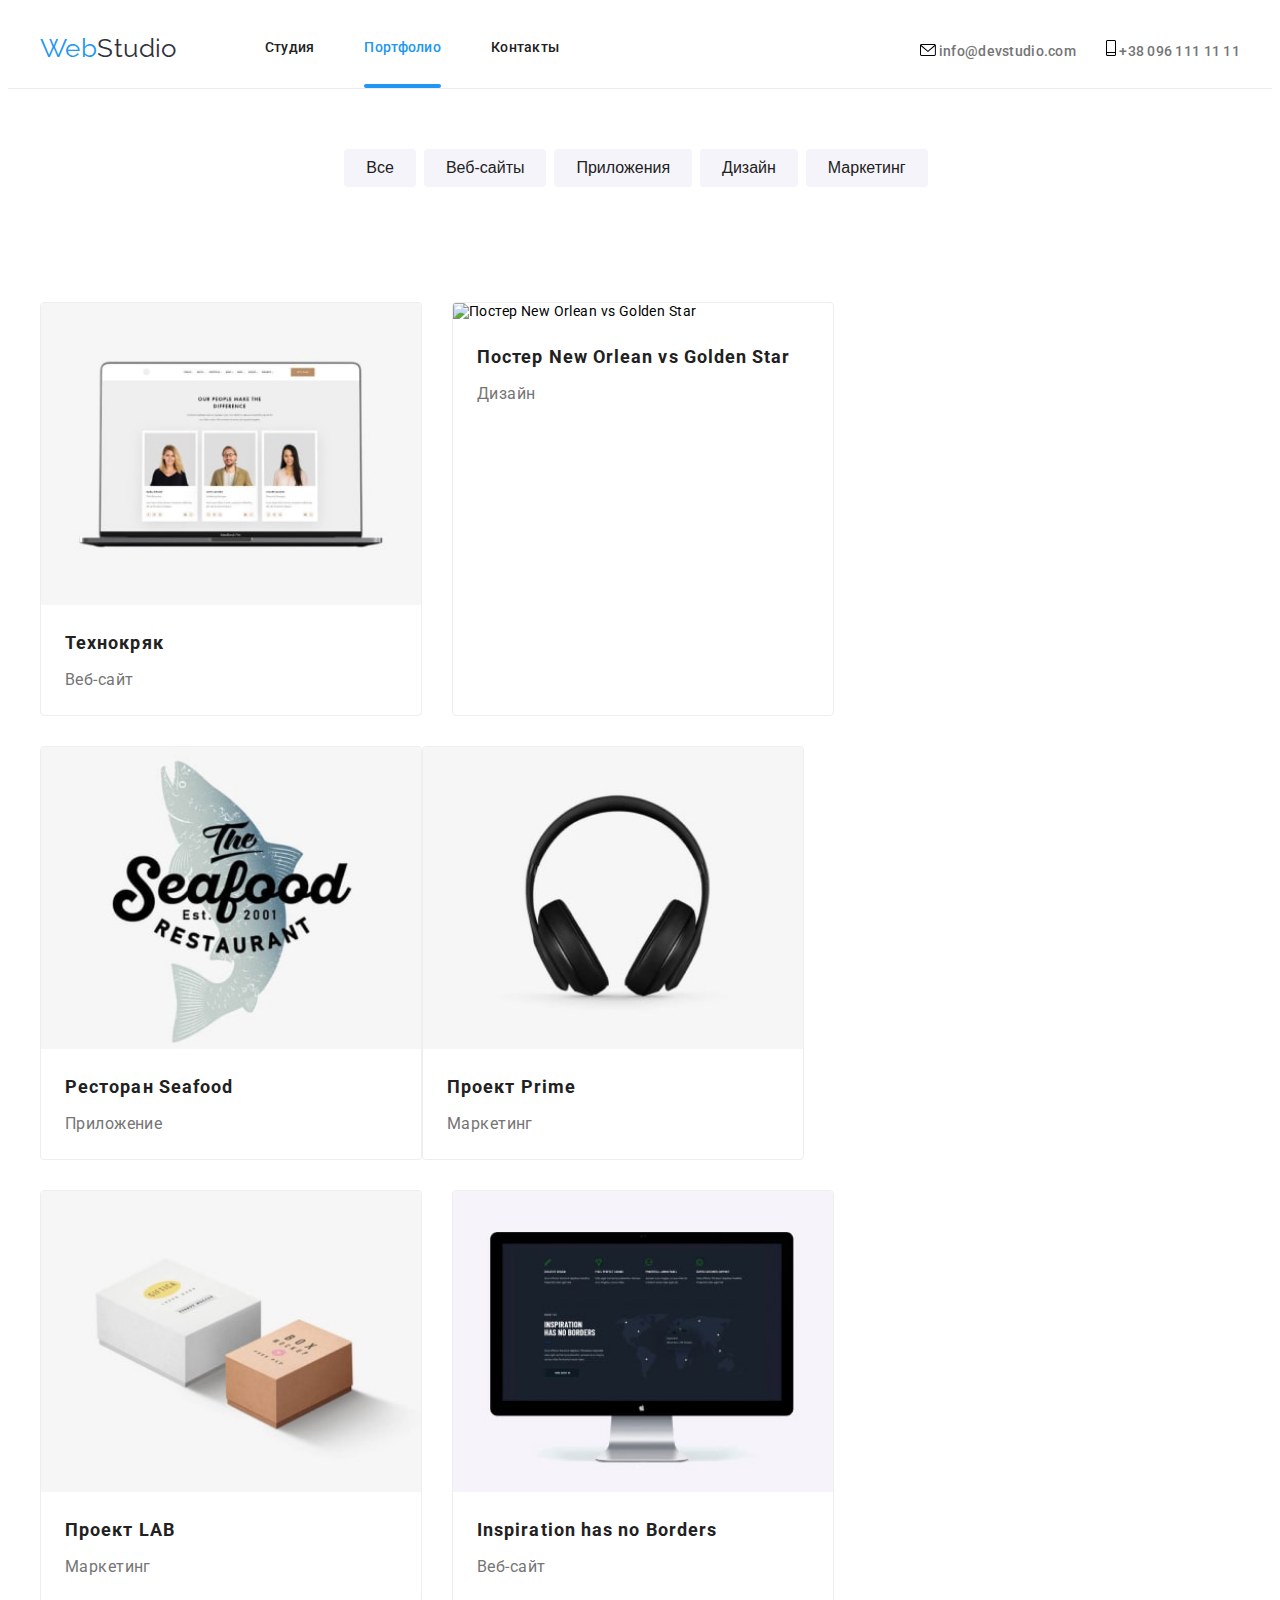
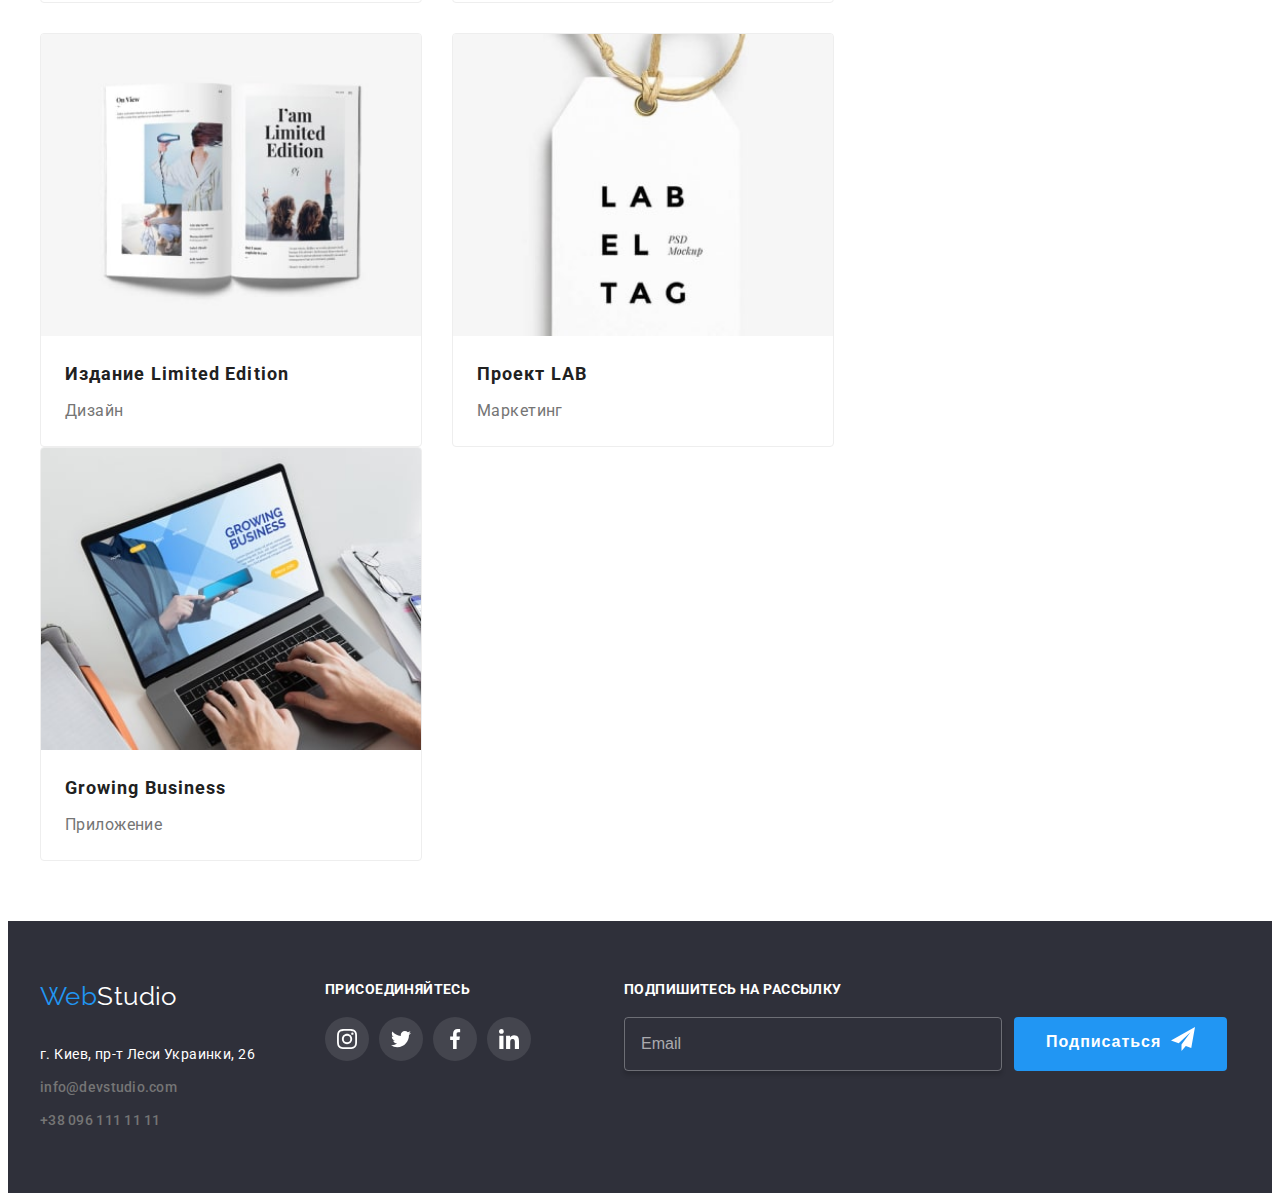
==== commit 99deb517: "Добавляет корректировки для версии 320" ====
--- a/portfolio.html
+++ b/portfolio.html
@@ -75,7 +75,7 @@
                              <source srcset="./img/port_desktop1.jpg 1x, ./img/port_desktop1@2x.jpg 2x" media="(min-width: 1200px)">  
                              <source srcset="./img/port_tablet1.jpg 1x, ./img/port_tablet1@2x.jpg 2x" media="(min-width: 768px)">
                              <source srcset="./img/port_mobil1.jpg 1x, ./img/port_mobil1@2x.jpg 2x" media="(min-width: 480px)">
-                                <img src="./img/port_mobil1.jpg"  alt="Технокряк">
+                                <img src="./img/port_mobil1.jpg" width="450px" alt="Технокряк">
                      </picture>
                     <div class="portfolio-gallery__overlay">
                         <p class="portfolio-gallery__overlay-text">
@@ -96,7 +96,7 @@
                         <source srcset="./img/portfolio/port_desktop2.jpg 1x, ./img/port_desktop2@2x.jpg 2x" media="(min-width: 1200px)">  
                             <source srcset="./img/port_tablet2.jpg 1x, ./img/port_tablet2@2x.jpg 2x" media="(min-width: 768px)">
                             <source srcset="./img/port_mobil2.jpg 1x, ./img/port_mobil2@2x.jpg 2x" media="(min-width: 480px)">
-                               <img src="./img/port_mobil2.jpg"  alt="Постер New Orlean vs Golden Star">
+                               <img src="./img/port_mobil2.jpg" width="450px" alt="Постер New Orlean vs Golden Star">
                     </picture>
                     
                    <div class="portfolio-gallery__overlay">
@@ -118,7 +118,7 @@
                         <source srcset="./img/port_desktop3.jpg 1x, ./img/port_desktop3@2x.jpg 2x" media="(min-width: 1200px)">  
                             <source srcset="./img/port_tablet3.jpg 1x, ./img/port_tablet3@2x.jpg 2x" media="(min-width: 768px)">
                             <source srcset="./img/port_mobil3.jpg 1x, ./img/port_mobil3@2x.jpg 2x" media="(min-width: 480px)">
-                               <img src="./img/port_mobil3.jpg"  alt="Ресторан Seafood">
+                               <img src="./img/port_mobil3.jpg" width="450px" alt="Ресторан Seafood">
                             </picture>
                    <div class="portfolio-gallery__overlay">
                         <p class="portfolio-gallery__overlay-text">
@@ -139,7 +139,7 @@
                             <source srcset="./img/port_desktop4.jpg 1x, ./img/port_desktop4@2x.jpg 2x" media="(min-width: 1200px)">  
                                 <source srcset="./img/port_tablet4.jpg 1x, ./img/port_tablet4@2x.jpg 2x" media="(min-width: 768px)">
                                 <source srcset="./img/port_mobil4.jpg 1x, ./img/port_mobil4@2x.jpg 2x" media="(min-width: 480px)">
-                                   <img src="./img/port_desktop4.jpg"  alt="Проект Prime">
+                                   <img src="./img/port_desktop4.jpg" width="450px" alt="Проект Prime">
                                 </picture>
                     <div class="portfolio-gallery__overlay">
                         <p class="portfolio-gallery__overlay-text">
@@ -160,7 +160,7 @@
                             <source srcset="./img/port_desktop5.jpg 1x, ./img/port_desktop5@2x.jpg 2x" media="(min-width: 1200px)">  
                                 <source srcset="./img/port_tablet5.jpg 1x, ./img/port_tablet5@2x.jpg 2x" media="(min-width: 768px)">
                                 <source srcset="./img/port_mobil5.jpg 1x, ./img/port_mobil5@2x.jpg 2x" media="(min-width: 480px)">
-                                   <img src="./img/port_desktop4.jpg"  alt="Проект Boxes">
+                                   <img src="./img/port_desktop4.jpg" width="450px" alt="Проект Boxes">
                                 </picture>
                     <div class="portfolio-gallery__overlay">
                         <p class="portfolio-gallery__overlay-text">
@@ -182,7 +182,7 @@
                             <source srcset="./img/port_desktop6.jpg 1x, ./img/port_desktop6@2x.jpg 2x" media="(min-width: 1200px)">  
                                 <source srcset="./img/port_tablet6.jpg 1x, ./img/port_tablet6@2x.jpg 2x" media="(min-width: 768px)">
                                 <source srcset="./img/port_mobil6.jpg 1x, ./img/port_mobil6@2x.jpg 2x" media="(min-width: 480px)">
-                                   <img src="./img/port_desktop6.jpg"  alt="Inspiration has no Borders">
+                                   <img src="./img/port_desktop6.jpg" width="450px"  alt="Inspiration has no Borders">
                                 </picture>
                     <div class="portfolio-gallery__overlay">
                         <p class="portfolio-gallery__overlay-text">
@@ -203,7 +203,7 @@
                             <source srcset="./img/port_desktop7.jpg 1x, ./img/port_desktop7@2x.jpg 2x" media="(min-width: 1200px)">  
                                 <source srcset="./img/port_tablet7.jpg 1x, ./img/port_tablet7@2x.jpg 2x" media="(min-width: 768px)">
                                 <source srcset="./img/port_mobil7.jpg 1x, ./img/port_mobil7@2x.jpg 2x" media="(min-width: 480px)">
-                                   <img src="./img/port_desktop7.jpg"  alt="Издание Limited Edition">
+                                   <img src="./img/port_desktop7.jpg" width="450px" alt="Издание Limited Edition">
                                 </picture>
                    <div class="portfolio-gallery__overlay">
                         <p class="portfolio-gallery__overlay-text">
@@ -224,7 +224,7 @@
                             <source srcset="./img/port_desktop8.jpg 1x, ./img/port_desktop8@2x.jpg 2x" media="(min-width: 1200px)">  
                                 <source srcset="./img/port_tablet8.jpg 1x, ./img/port_tablet8@2x.jpg 2x" media="(min-width: 768px)">
                                 <source srcset="./img/port_mobil8.jpg 1x, ./img/port_mobil8@2x.jpg 2x" media="(min-width: 480px)">
-                                   <img src="./img/port_desktop8.jpg"  alt="Проект LAB">
+                                   <img src="./img/port_desktop8.jpg" width="450px"  alt="Проект LAB">
                                 </picture>
                    <div class="portfolio-gallery__overlay">
                         <p class="portfolio-gallery__overlay-text">
@@ -245,7 +245,7 @@
                             <source srcset="./img/port_desktop9.jpg 1x, ./img/port_desktop9@2x.jpg 2x" media="(min-width: 1200px)">  
                                 <source srcset="./img/port_tablet9.jpg 1x, ./img/port_tablet9@2x.jpg 2x" media="(min-width: 768px)">
                                 <source srcset="./img/port_mobil9.jpg 1x, ./img/port_mobil9@2x.jpg 2x" media="(min-width: 480px)">
-                                   <img src="./img/port_desktop9.jpg"  alt="Growing Business">
+                                   <img src="./img/port_desktop9.jpg" width="450px" alt="Growing Business">
                                 </picture>
                     <div class="portfolio-gallery__overlay">
                         <p class="portfolio-gallery__overlay-text">
--- a/css/main.min.css
+++ b/css/main.min.css
@@ -1,2 +1,2 @@
-.container{width:100%;padding-left:15px;padding-right:15px;margin-right:auto;margin-left:auto}@media screen and (min-width: 480px){.container{width:480px}}@media screen and (min-width: 768px){.container{width:768px}}@media screen and (min-width: 1200px){.container{width:1200px}}body{font-family:Roboto, sant-serif;font-weight:normal;font-size:14px;letter-spacing:0.03em}.social-icons,.main-meny,.contacts__list,.advantages__list,.work__list,.team__list,.clients__set,.contacts__list_footer,.meny-portfolio__list,.portfolio-gallery__list{list-style:none;padding:0;margin:0}.logo,.main-meny__link,.contacts__mail-icon,.contacts__telefon-icon,.contacts__link,.address-link{text-decoration:none}.img{display:block;max-width:100%;height:auto}h1,h2,h3,h4,h5,h6,p{margin-bottom:0;margin-top:0}.section{padding-top:60px;padding-bottom:60px}.section-title{margin-top:0;margin-bottom:50px;text-align:center;color:var(--titel-color);font-weight:700;font-size:36px;line-height:1.17}.social-icons{display:-webkit-box;display:-ms-flexbox;display:flex;-webkit-box-pack:center;-ms-flex-pack:center;justify-content:center;margin-top:16px}.social-icons__set{display:-webkit-box;display:-ms-flexbox;display:flex;margin-right:10px}.social-icon__link{display:-webkit-box;display:-ms-flexbox;display:flex;-webkit-box-pack:center;-ms-flex-pack:center;justify-content:center;-webkit-box-align:center;-ms-flex-align:center;align-items:center;width:44px;height:44px;-webkit-transition:background-color 250ms cubic-bezier(0.4, 0, 0.2, 1);transition:background-color 250ms cubic-bezier(0.4, 0, 0.2, 1);background-color:transparent;border-radius:50%}.socialicons-content{width:20px;height:20px;fill:#AFB1B8}.social-icon__link:hover{background-color:#2196F3}.social-icon__link:hover .socialicons-content{fill:#fff}.social-icons__set:last-child{margin-right:0}.main-button{display:inline-block;border-radius:4px;padding:10px 32px;background-color:#2196F3;color:#fff;font-weight:700;font-size:16px;line-height:1.87;text-align:center;letter-spacing:0.06em;border:none}.section-title{margin-top:0;margin-bottom:50px;text-align:center;color:var(--titel-color);font-weight:700;font-size:36px;line-height:1.17}.menu-button{display:block;margin:0;padding:0;margin-left:auto;margin-top:21px;margin-bottom:21px;background-color:transparent;border:none}@media screen and (min-width: 767px){.menu-button{display:none}}.menu-button.is-open .icon-menu{display:none}.menu-button.is-open .icon-cross{display:block}.menu-button .icon-cross{display:none;border:none}.menu-button:hover .icon-cross{fill:#2196F3}.page-header{position:relative}.mobile-meny{background-color:#fff;padding:0 0}@media screen and (max-width: 767px){.mobile-meny{display:none;position:absolute;padding:60px 0;top:100%;left:0;width:100%;height:453}.mobile-meny.is-open{display:block;z-index:999}}@media screen and (min-width: 768px){.mobile-meny{display:-webkit-box;display:-ms-flexbox;display:flex;-ms-flex-line-pack:center;align-content:center;-webkit-box-pack:justify;-ms-flex-pack:justify;justify-content:space-between;-webkit-box-flex:1;-ms-flex-positive:1;flex-grow:1}}.menu-button:hover .icon-menu{fill:#2196F3}.logo{color:#2196f3;font-family:Raleway, sant-serif;font-weight:700px;font-size:26px;line-height:1,19}.logo-element{color:#2F303A}.page-header{border-bottom:1px solid #ECECEC}.header.container{display:-webkit-box;display:-ms-flexbox;display:flex;-webkit-box-align:center;-ms-flex-align:center;align-items:center}.main-nav{text-align:center}@media screen and (min-width: 767px){.main-nav{display:-webkit-box;display:-ms-flexbox;display:flex;-webkit-box-align:center;-ms-flex-align:center;align-items:center}}@media screen and (min-width: 767px){.main-meny{display:-webkit-box;display:-ms-flexbox;display:flex;-ms-flex-line-pack:center;align-content:center;margin-left:88px}}@media screen and (min-width: 767px){.main-meny__item:not(:last-child){margin-right:50px}}.main-meny__link{position:relative;display:block;margin-top:32px;margin-bottom:32px;-webkit-transition:color 250ms cubic-bezier(0.4, 0, 0.2, 1);transition:color 250ms cubic-bezier(0.4, 0, 0.2, 1);color:#212121;text-align:center;font-weight:500;line-height:1.14;letter-spacing:0.02em}.main-meny__link.current::after{content:"";position:absolute;display:block;width:100%;height:4px;bottom:0;left:0;background-color:#2196F3;border-radius:2px}.main-meny__link:hover,.main-meny__link:focus{color:#2196F3}.main-meny__link.current{display:inline-block}.main-meny__link.current{margin:0 0;padding-bottom:8px;color:#2196F3}@media screen and (min-width: 767px){.main-meny__link.current{margin:32px 0px}}.contacts__mail-icon{-webkit-transition:fill 250ms cubic-bezier(0.4, 0, 0.2, 1);transition:fill 250ms cubic-bezier(0.4, 0, 0.2, 1);height:12px;width:16px;fill:main-color}@media screen and (min-width: 767px) and (max-width: 1199px){.contacts__mail-icon{height:10px;width:14px;margin-right:8px}}.contacts__telefon-icon{-webkit-transition:fill 250ms cubic-bezier(0.4, 0, 0.2, 1);transition:fill 250ms cubic-bezier(0.4, 0, 0.2, 1);height:16px;width:10px;fill:main-color}@media screen and (min-width: 767px) and (max-width: 1199px){.contacts__telefon-icon{height:14px;width:10px;margin-right:8px}}@media screen and (min-width: 767px){.contacts{margin-bottom:32px;margin-top:32px}}@media screen and (min-width: 1199px){.contacts{margin-left:auto}}@media screen and (min-width: 768px){.contacts__list{margin-left:70px}}@media screen and (min-width: 1200px){.contacts__list{display:-webkit-box;display:-ms-flexbox;display:flex}.contacts__list .contacts__item+.contacts__item{margin-left:30px}}.contacts__item{text-align:center}@media screen and (min-width: 767px){.contacts__item{text-align:left}}.contacts__link{color:#757575;font-weight:500;line-height:1.14;letter-spacing:0.02em;-webkit-transition:color 250ms cubic-bezier(0.4, 0, 0.2, 1);transition:color 250ms cubic-bezier(0.4, 0, 0.2, 1)}@media screen and (min-width: 767px) and (max-width: 1199px){.contacts__link{font-size:12px;line-height:1.171}}.contacts__link:hover{color:#2196F3}.contacts__link:hover .contacts__telefon-icon,.contacts__link:hover .contacts__mail-icon{fill:#2196F3}.hero{background-color:#2F303A;background-image:-webkit-gradient(linear, left top, left bottom, from(rgba(47,48,58,0.4)), to(rgba(47,48,58,0.4))),url(../img/HeaderMobil.jpg);background-image:linear-gradient(rgba(47,48,58,0.4), rgba(47,48,58,0.4)),url(../img/HeaderMobil.jpg);background-size:cover;background-repeat:no-repeat;padding-top:118px;padding-bottom:118px;text-align:center}@media screen and (min-device-pixel-ratio: 2), screen and (-webkit-min-device-pixel-ratio: 2), screen and (min-resolution: 192dpi), screen and (min-resolution: 2dppx){.hero{background-image:url(../img/HeaderMobil@2x.jpg)}}@media screen and (min-width: 768px){.hero{background-image:-webkit-gradient(linear, left top, left bottom, from(rgba(47,48,58,0.4)), to(rgba(47,48,58,0.4))),url(../img/HeaderTablet.jpg);background-image:linear-gradient(rgba(47,48,58,0.4), rgba(47,48,58,0.4)),url(../img/HeaderTablet.jpg)}}@media screen and (min-width: 768px) and (min-device-pixel-ratio: 2), screen and (min-width: 768px) and (-webkit-min-device-pixel-ratio: 2), screen and (min-width: 768px) and (min-resolution: 192dpi), screen and (min-width: 768px) and (min-resolution: 2dppx){.hero{background-image:url(../img/HeaderTablet@2x.jpg)}}@media screen and (min-width: 1200px){.hero{background-image:-webkit-gradient(linear, left top, left bottom, from(rgba(47,48,58,0.4)), to(rgba(47,48,58,0.4))),url(../img/HeaderDesktop.jpg);background-image:linear-gradient(rgba(47,48,58,0.4), rgba(47,48,58,0.4)),url(../img/HeaderDesktop.jpg)}}@media screen and (min-width: 1200px) and (min-device-pixel-ratio: 2), screen and (min-width: 1200px) and (-webkit-min-device-pixel-ratio: 2), screen and (min-width: 1200px) and (min-resolution: 192dpi), screen and (min-width: 1200px) and (min-resolution: 2dppx){.hero{background-image:url(../img/HeaderDesktop@2x.jpg)}}.hero-title{text-align:center;color:#fff;margin-bottom:40px;font-weight:900;font-size:26px;line-height:1.615;letter-spacing:0.06em;text-transform:uppercase}@media screen and (min-width: 1200px){.hero-title{font-size:44px;line-height:1.36;color:#fff}}.hero-main{text-align:center}.backdrop{position:fixed;top:0;left:0;opacity:1;-webkit-transition:opacity 250ms cubic-bezier(0.4, 0, 0.2, 1);transition:opacity 250ms cubic-bezier(0.4, 0, 0.2, 1);width:100%;height:100%;background-color:rgba(0,0,0,0.2)}.backdrop.is-hidden{opacity:0;pointer-events:none}.backdrop.is-hidden .modal{-webkit-transform:translate(-50%, -50%) scale(1, 2);transform:translate(-50%, -50%) scale(1, 2)}.modal{position:absolute;top:50%;left:50%;-webkit-transform:translate(-50%, -50%) scale(1);transform:translate(-50%, -50%) scale(1);-webkit-transition:-webkit-transform 1000ms cubic-bezier(0.4, 0, 0.2, 1);transition:-webkit-transform 1000ms cubic-bezier(0.4, 0, 0.2, 1);transition:transform 1000ms cubic-bezier(0.4, 0, 0.2, 1);transition:transform 1000ms cubic-bezier(0.4, 0, 0.2, 1), -webkit-transform 1000ms cubic-bezier(0.4, 0, 0.2, 1);width:450px;height:609px;background-color:#fff;-webkit-box-shadow:0px 2px 1px 0 rgba(0,0,0,0.2),0px 1px 1px 0px rgba(0,0,0,0.14);box-shadow:0px 2px 1px 0 rgba(0,0,0,0.2),0px 1px 1px 0px rgba(0,0,0,0.14)}@media screen and (min-width: 1200px){.modal{width:528px;height:581px}}.modal-button{position:absolute;top:8px;right:8px;display:block;width:30px;height:30px;padding:9px 9px 9px 9px;background-color:#fff;border:1px solid rgba(0,0,0,0.1);border-radius:50%}.modal-button:hover .modal-icon{fill:#2196F3}.modal-icon{width:11px;height:11px;-webkit-transition:fill 250ms cubic-bezier(0.4, 0, 0.2, 1);transition:fill 250ms cubic-bezier(0.4, 0, 0.2, 1)}.blank{margin-left:40px;margin-right:40px}.blank-title{text-align:center;font-weight:700;font-size:20px;line-height:1.172;margin-bottom:12px;margin-top:40px}.blank-form{position:relative;display:-webkit-box;display:-ms-flexbox;display:flex;-webkit-box-orient:vertical;-webkit-box-direction:normal;-ms-flex-direction:column;flex-direction:column}.form-input{margin-bottom:10px;padding-left:42px;height:40px;border:1px solid rgba(33,33,33,0.2);border-radius:4px;outline:none;-webkit-transition:border-color 250ms cubic-bezier(0.4, 0, 0.2, 1);transition:border-color 250ms cubic-bezier(0.4, 0, 0.2, 1)}.blank-icon{position:absolute;bottom:40%;left:13.5px;-webkit-transform:translateY(50%);transform:translateY(50%);width:15px;height:12px;-webkit-transition:fill 250ms cubic-bezier(0.4, 0, 0.2, 1);transition:fill 250ms cubic-bezier(0.4, 0, 0.2, 1)}.form-input:focus{border-color:#2196F3}.blank-form:focus-within>.blank-icon{fill:#2196F3}.form-input.kommentar{height:120px;margin-bottom:20px;padding:12px 16px}.form-label{font-size:12px;line-height:1.172;margin-bottom:4px}.checkbox-form{display:-webkit-box;display:-ms-flexbox;display:flex;-webkit-box-align:center;-ms-flex-align:center;align-items:center;margin-bottom:30px;line-height:1.71}.blank-checkbox{color:#757575;font-size:12px;line-height:1.712}@media screen and (min-width: 1200px){.blank-checkbox{font-size:14px}}.blank-checkbox a{color:#2196F3}.checkbox-icon{display:inline-block;width:16px;height:15px;margin-right:9px;margin-left:10px;border:2px solid #212121;border-radius:2px}.checkbox-input{position:absolute;width:1px;height:1px;margin:-1px;border:0;padding:0;clip:rect(0 0 0 0);overflow:hidden}.checkbox-input:checked+.checkbox-icon{border-color:#2196F3;background-color:#2196F3;background-image:url(../img/Vector.svg);background-repeat:no-repeat;background-size:contain;background-origin:border-box}.blank .main-button{display:block;margin:0 auto;cursor:pointer;-webkit-box-shadow:0px 4px 4px rgba(0,0,0,0.15);box-shadow:0px 4px 4px rgba(0,0,0,0.15)}.blank .main-button:hover{background-color:#188CE8;-webkit-transition:background-color 250ms cubic-bezier(0.4, 0, 0.2, 1);transition:background-color 250ms cubic-bezier(0.4, 0, 0.2, 1)}.advantages__item-title{margin-top:30px;margin-bottom:10px;color:#212121;font-weight:700;font-size:14px;line-height:1.14;text-align:center;text-transform:uppercase}@media screen and (min-width: 768px){.advantages__item-title{text-align:left}}.adventages__icon-set{padding:25px 0px;width:100%;background:#F5F4FA;border-radius:4px}.adventage__icon{display:block;margin:0 auto;width:70px;height:70px}.advantages__item-post{color:#757575;margin-top:0;margin-bottom:0;line-height:1.71}@media screen and (min-width: 768px){.advantages__list{display:-webkit-box;display:-ms-flexbox;display:flex;-ms-flex-wrap:wrap;flex-wrap:wrap}}.advantages__item{padding:30px 0}@media screen and (min-width: 768px){.advantages__item{width:calc(( 100% - 30px )/2)}.advantages__item:not(:nth-child(2n)){margin-right:30px}}@media screen and (min-width: 1200px){.advantages__item{width:calc(( 100% - 90px )/4)}.advantages__item:not(:nth-child(4n)){margin-right:30px}}@media screen and (max-width: 1199px){.work{display:none}}.section.work{padding-top:0}.work__list{display:-webkit-box;display:-ms-flexbox;display:flex}.work__list-item{position:relative;width:calc(( 100% - 60px )/3)}.work__list-item:not(:nth-child(3n)){margin-right:30px}.work__layout-description{position:absolute;bottom:0;left:0;width:370px;height:70px;background-color:rgba(47,48,58,0.8)}.work__layout-category{margin-top:27px;text-align:center;font-weight:700;line-height:0,853;text-transform:uppercase;color:#fff}.section.team{background-color:#F5F4FA}@media screen and (min-width: 768px){.team__list{display:-webkit-box;display:-ms-flexbox;display:flex;-ms-flex-wrap:wrap;flex-wrap:wrap}}.team__list-members{text-align:center;margin-bottom:30px;background-color:#fff;-webkit-box-shadow:2px 2px 4px 2px rgba(0,0,0,0.3);box-shadow:2px 2px 4px 2px rgba(0,0,0,0.3)}@media screen and (min-width: 768px) and (max-width: 1199px){.team__list-members{width:calc(( 100% - 30px )/2)}.team__list-members:not(:nth-child(2n)){margin-right:30px}.team__list-members:not(:nth-last-child(-n+2)){margin-bottom:30px}}@media screen and (min-width: 1200px){.team__list-members{width:calc(( 100% - 90px )/4);margin-bottom:0}.team__list-members:not(:nth-child(4n)){margin-right:30px}}.team__describing-members{padding:30px 0}.team__name-members{margin-bottom:10px;color:#212121;font-weight:500;font-size:16px;line-height:1.19}.team__members-occupation{color:#757575;font-size:16px;line-height:1.19}.clients__set{display:-webkit-box;display:-ms-flexbox;display:flex;-ms-flex-wrap:wrap;flex-wrap:wrap}.clients__list{display:-webkit-box;display:-ms-flexbox;display:flex;-webkit-box-pack:center;-ms-flex-pack:center;justify-content:center;-webkit-box-align:center;-ms-flex-align:center;align-items:center;width:calc(( 100% - 30px )/2);height:90px;-webkit-transition:border 250ms cubic-bezier(0.4, 0, 0.2, 1);transition:border 250ms cubic-bezier(0.4, 0, 0.2, 1);border:1px solid #AFB1B8;border-radius:4px}@media screen and (min-width: 320px) and (max-width: 767px){.clients__list:not(:nth-child(2n)){margin-right:30px}.clients__list:not(:nth-last-child(-n+2)){margin-bottom:30px}}@media screen and (min-width: 768px) and (max-width: 1199px){.clients__list{width:calc(( 100% - 60px )/3)}.clients__list:not(:nth-child(3n)){margin-right:30px}.clients__list:not(:nth-last-child(-n+3)){margin-bottom:30px}}@media screen and (min-width: 1200px){.clients__list{width:calc(( 100% - 150px )/6)}.clients__list:not(:nth-child(6n)){margin-right:30px}}.clients__list:hover{border:1px solid #2196F3}.clients__icon-content{fill:#AFB1B8;-webkit-transition:fill 250ms cubic-bezier(0.4, 0, 0.2, 1);transition:fill 250ms cubic-bezier(0.4, 0, 0.2, 1)}.clients__list:hover .clients__icon-content{fill:#2196F3}@media screen and (min-width: 768px){.footer__tablet{display:-webkit-box;display:-ms-flexbox;display:flex;margin-left:76px;margin-right:89px}}@media screen and (min-width: 768px) and (min-width: 1200px){.footer__tablet{margin-left:0;margin-right:0}}.footer{padding-top:60px;padding-bottom:60px;background-color:#2F303A}@media screen and (min-width: 768px) and (max-width: 1199px){.contacts__list_footer .contacts__item{text-align:center}}@media screen and (min-width: 1200px){.footer .container{display:-webkit-box;display:-ms-flexbox;display:flex}}.footer .logo{display:block;margin-bottom:20px}.footer .logo-element{color:#fff}.footer__contacts{text-align:center}@media screen and (min-width: 768px){.footer__contacts{margin-right:165px}}@media screen and (min-width: 1200px){.footer__contacts{margin-right:70px;text-align:left}}@media screen and (min-width: 768px) and (max-width: 1199px){.contacts__link.footers{font-size:14px}}.address-link{color:#fff}.contacts__item:not(:last-child){margin-bottom:8px}@media screen and (min-width: 1200px){.contacts__item:not(:last-child){margin-bottom:9px}}.contacts{font-style:normal;line-height:1.71}.footer .social-icon__link{-webkit-transition:background-color 250ms cubic-bezier(0.4, 0, 0.2, 1);transition:background-color 250ms cubic-bezier(0.4, 0, 0.2, 1);background-color:rgba(255,255,255,0.1)}.footer .social-icon__link:hover{background-color:#2196F3}.footer .socialicons-content{fill:#fff}.recall{text-align:center}@media screen and (min-width: 1200px){.recall{margin-right:93px}}.recall-word{margin-bottom:20px;margin-top:60px;text-align:center;font-weight:700;color:#fff;line-height:0,853;text-transform:uppercase}@media screen and (min-width: 768px){.recall-word{margin-top:0}}@media screen and (min-width: 1200px){.recall-word{text-align:left}}.sub-form{margin-bottom:20px}@media screen and (min-width: 768px){.sub-form{padding-left:168px;padding-right:152px}}@media screen and (min-width: 768px) and (min-width: 1200px){.sub-form{padding-left:0;padding-right:0}}@media screen and (min-width: 1200px){.sub-form{margin-top:0;margin-bottom:0;margin-right:12px}}@media screen and (min-width: 1200px){.sub-field{display:-webkit-box;display:-ms-flexbox;display:flex}}.sub-label{color:rgba(255,255,255,0.6);font-size:16px}.sub-icon{width:24px;height:24px;margin-left:10px}.sub-input{width:100%;height:50px;margin-right:12px;padding-left:16px;border:1px solid rgba(255,255,255,0.3);border-radius:4px;color:#F5F4FA;-webkit-box-shadow:0px 4px 4px rgba(0,0,0,0.15);box-shadow:0px 4px 4px rgba(0,0,0,0.15);background-color:transparent}@media screen and (min-width: 768px){.sub-input{margin:20px 0;width:450px}}@media screen and (min-width: 1200px){.sub-input{width:358px;margin:0 0}}.sub-input::-webkit-input-placeholder{color:rgba(255,255,255,0.6);font-size:16px}.sub-input:-ms-input-placeholder{color:rgba(255,255,255,0.6);font-size:16px}.sub-input::-ms-input-placeholder{color:rgba(255,255,255,0.6);font-size:16px}.sub-input::placeholder{color:rgba(255,255,255,0.6);font-size:16px}.footer .main-button{display:block;margin:0 auto}@media screen and (min-width: 1200px){.footer .main-button{display:-webkit-box;display:-ms-flexbox;display:flex;-ms-flex-line-pack:center;align-content:center;margin-left:0;margin-right:0}}.page-header.portfolio{border:1px solid #ECECEC}.meny-portfolio{padding-bottom:50px}.meny-portfolio__list{display:-webkit-box;display:-ms-flexbox;display:flex;-ms-flex-wrap:wrap;flex-wrap:wrap}@media screen and (min-width: 768px){.meny-portfolio__list{-webkit-box-pack:center;-ms-flex-pack:center;justify-content:center}}.secondary-btn{-webkit-transition:background-color 250ms cubic-bezier(0.4, 0, 0.2, 1),color 250ms cubic-bezier(0.4, 0, 0.2, 1),-webkit-box-shadow 250ms cubic-bezier(0.4, 0, 0.2, 1);transition:background-color 250ms cubic-bezier(0.4, 0, 0.2, 1),color 250ms cubic-bezier(0.4, 0, 0.2, 1),-webkit-box-shadow 250ms cubic-bezier(0.4, 0, 0.2, 1);transition:background-color 250ms cubic-bezier(0.4, 0, 0.2, 1),color 250ms cubic-bezier(0.4, 0, 0.2, 1),box-shadow 250ms cubic-bezier(0.4, 0, 0.2, 1);transition:background-color 250ms cubic-bezier(0.4, 0, 0.2, 1),color 250ms cubic-bezier(0.4, 0, 0.2, 1),box-shadow 250ms cubic-bezier(0.4, 0, 0.2, 1),-webkit-box-shadow 250ms cubic-bezier(0.4, 0, 0.2, 1);padding:6px 22px;background-color:#F5F4FA;color:#212121;border:none;border-radius:4px;font-weight:500;font-size:16px;line-height:1.62;text-align:center}.secondary-btn:hover,.secondary-btn:focus{background-color:#2196F3;color:#fff;-webkit-box-shadow:0px 3px 1px rgba(0,0,0,0.1),0px 1px 2px rgba(0,0,0,0.08),0px 2px 2px rgba(0,0,0,0.12);box-shadow:0px 3px 1px rgba(0,0,0,0.1),0px 1px 2px rgba(0,0,0,0.08),0px 2px 2px rgba(0,0,0,0.12)}.meny-portfolio__button{margin-right:8px}.meny-portfolio__button:not(:nth-last-child(-n+2)){margin-bottom:15px}.portfolio-gallery.section{padding-top:0}@media screen and (min-width: 768px){.portfolio-gallery__list{display:-webkit-box;display:-ms-flexbox;display:flex;-ms-flex-wrap:wrap;flex-wrap:wrap}}.portfolio-gallery__list-item{position:relative;overflow:hidden;border:1px solid #EEEEEE;background-color:#fff;border-radius:4px}@media screen and (min-width: 480px) and (max-width: 767px){.portfolio-gallery__list-item{margin-bottom:30px}}@media screen and (min-width: 768px) and (max-width: 1199px){.portfolio-gallery__list-item{width:calc(( 100% - 30px )/ 2);margin-bottom:30px;margin-right:30px}.portfolio-gallery__list-item:nth-child(2n){margin-right:0}.portfolio-gallery__list-item:nth-last-child(-n+2){margin-bottom:0}}@media screen and (min-width: 1200px){.portfolio-gallery__list-item{width:calc(( 100% - 60px )/ 3);margin-right:30px;margin-bottom:30px}.portfolio-gallery__list-item:nth-child(3n){margin-right:0}.portfolio-gallery__list-item:nth-last-child(-n+3){margin-bottom:0}}.portfolio-gallery__list-item:hover{-webkit-box-shadow:1px 4px 6px 0px rgba(0,0,0,0.16),0px 4px 4px 0px rgba(0,0,0,0.6),0px 1px 1px 0px rgba(0,0,0,0.12);box-shadow:1px 4px 6px 0px rgba(0,0,0,0.16),0px 4px 4px 0px rgba(0,0,0,0.6),0px 1px 1px 0px rgba(0,0,0,0.12)}.portfolio-gallery__image{position:relative;overflow:hidden}.portfolio-gallery__overlay{position:absolute;top:0;right:0;width:100%;height:294px;-webkit-transform:translateY(110%);transform:translateY(110%);-webkit-transition:-webkit-transform 250ms cubic-bezier(0.4, 0, 0.2, 1);transition:-webkit-transform 250ms cubic-bezier(0.4, 0, 0.2, 1);transition:transform 250ms cubic-bezier(0.4, 0, 0.2, 1);transition:transform 250ms cubic-bezier(0.4, 0, 0.2, 1), -webkit-transform 250ms cubic-bezier(0.4, 0, 0.2, 1);padding:63px 24px;background:rgba(33,150,243,0.9)}.portfolio-gallery__list-item:hover{-webkit-transform:translateY(0%);transform:translateY(0%)}.portfolio-gallery__overlay-text{font-size:18px;line-height:1.55;color:#fff}.portfolio-gallery__description-text{margin-top:4px;color:#757575;font-size:16px;line-height:1.87}.portfolio-gallery__description{margin:20px 24px}.portfolio-gallery__description-title{color:#212121;font-weight:700;font-size:18px;line-height:2;letter-spacing:0.06em}
+.container{width:100%;padding-left:15px;padding-right:15px;margin-right:auto;margin-left:auto}@media screen and (min-width: 480px){.container{width:480px}}@media screen and (min-width: 768px){.container{width:768px}}@media screen and (min-width: 1200px){.container{width:1200px}}body{font-family:Roboto, sant-serif;font-weight:normal;font-size:14px;letter-spacing:0.03em}.social-icons,.main-meny,.contacts__list,.advantages__list,.work__list,.team__list,.clients__set,.contacts__list_footer,.meny-portfolio__list,.portfolio-gallery__list{list-style:none;padding:0;margin:0}.logo,.main-meny__link,.contacts__mail-icon,.contacts__telefon-icon,.contacts__link,.address-link{text-decoration:none}img{display:block;max-width:100%;height:auto}h1,h2,h3,h4,h5,h6,p{margin-bottom:0;margin-top:0}.section{padding-top:60px;padding-bottom:60px}.section-title{margin-top:0;margin-bottom:50px;text-align:center;color:var(--titel-color);font-weight:700;font-size:36px;line-height:1.17}.social-icons{display:-webkit-box;display:-ms-flexbox;display:flex;-webkit-box-pack:center;-ms-flex-pack:center;justify-content:center;margin-top:16px}.social-icons__set{display:-webkit-box;display:-ms-flexbox;display:flex;margin-right:10px}.social-icon__link{display:-webkit-box;display:-ms-flexbox;display:flex;-webkit-box-pack:center;-ms-flex-pack:center;justify-content:center;-webkit-box-align:center;-ms-flex-align:center;align-items:center;width:44px;height:44px;-webkit-transition:background-color 250ms cubic-bezier(0.4, 0, 0.2, 1);transition:background-color 250ms cubic-bezier(0.4, 0, 0.2, 1);background-color:transparent;border-radius:50%}.socialicons-content{width:20px;height:20px;fill:#AFB1B8}.social-icon__link:hover{background-color:#2196F3}.social-icon__link:hover .socialicons-content{fill:#fff}.social-icons__set:last-child{margin-right:0}.main-button{display:inline-block;border-radius:4px;padding:10px 32px;background-color:#2196F3;color:#fff;font-weight:700;font-size:16px;line-height:1.87;text-align:center;letter-spacing:0.06em;border:none}.section-title{margin-top:0;margin-bottom:50px;text-align:center;color:var(--titel-color);font-weight:700;font-size:36px;line-height:1.17}.menu-button{display:block;margin:0;padding:0;margin-left:auto;margin-top:21px;margin-bottom:21px;background-color:transparent;border:none}@media screen and (min-width: 767px){.menu-button{display:none}}.menu-button.is-open .icon-menu{display:none}.menu-button.is-open .icon-cross{display:block}.menu-button .icon-cross{display:none;border:none}.menu-button:hover .icon-cross{fill:#2196F3}.page-header{position:relative}.mobile-meny{background-color:#fff;padding:0 0}@media screen and (max-width: 767px){.mobile-meny{display:none;position:absolute;padding:60px 0;top:100%;left:0;width:100%;height:453}.mobile-meny.is-open{display:block;z-index:999}}@media screen and (min-width: 768px){.mobile-meny{display:-webkit-box;display:-ms-flexbox;display:flex;-ms-flex-line-pack:center;align-content:center;-webkit-box-pack:justify;-ms-flex-pack:justify;justify-content:space-between;-webkit-box-flex:1;-ms-flex-positive:1;flex-grow:1}}.menu-button:hover .icon-menu{fill:#2196F3}.logo{color:#2196f3;font-family:Raleway, sant-serif;font-weight:700px;font-size:26px;line-height:1,19}.logo-element{color:#2F303A}.page-header{border-bottom:1px solid #ECECEC}.header.container{display:-webkit-box;display:-ms-flexbox;display:flex;-webkit-box-align:center;-ms-flex-align:center;align-items:center}.main-nav{text-align:center}@media screen and (min-width: 767px){.main-nav{display:-webkit-box;display:-ms-flexbox;display:flex;-webkit-box-align:center;-ms-flex-align:center;align-items:center}}@media screen and (min-width: 767px){.main-meny{display:-webkit-box;display:-ms-flexbox;display:flex;-ms-flex-line-pack:center;align-content:center;margin-left:88px}}@media screen and (min-width: 767px){.main-meny__item:not(:last-child){margin-right:50px}}.main-meny__link{position:relative;display:block;margin-bottom:40px;padding-bottom:8px;-webkit-transition:color 250ms cubic-bezier(0.4, 0, 0.2, 1);transition:color 250ms cubic-bezier(0.4, 0, 0.2, 1);color:#212121;text-align:center;font-weight:500;line-height:1.14;letter-spacing:0.02em}.main-meny__link:nth-last-child{margin-bottom:60px}@media screen and (min-width: 767px){.main-meny__link{padding-top:32px;padding-bottom:32px;margin-bottom:0}}.main-meny__link:hover,.main-meny__link:focus{color:#2196F3}.main-meny__link.current{color:#2196F3;display:inline-block}.main-meny__link.current::after{content:"";width:-webkit-min-content;width:-moz-min-content;width:min-content;position:absolute;display:block;width:100%;height:4px;bottom:0;left:0;background-color:#2196F3;border-radius:2px}.contacts__mail-icon{-webkit-transition:fill 250ms cubic-bezier(0.4, 0, 0.2, 1);transition:fill 250ms cubic-bezier(0.4, 0, 0.2, 1);height:12px;width:16px;fill:main-color}@media screen and (min-width: 767px) and (max-width: 1199px){.contacts__mail-icon{height:10px;width:14px;margin-right:8px}}.contacts__telefon-icon{-webkit-transition:fill 250ms cubic-bezier(0.4, 0, 0.2, 1);transition:fill 250ms cubic-bezier(0.4, 0, 0.2, 1);height:16px;width:10px;fill:main-color}@media screen and (min-width: 767px) and (max-width: 1199px){.contacts__telefon-icon{height:14px;width:10px;margin-right:8px}}@media screen and (min-width: 767px) and (max-width: 1199px){.contacts{display:-webkit-box;display:-ms-flexbox;display:flex;-webkit-box-align:center;-ms-flex-align:center;align-items:center}}@media screen and (min-width: 1200px){.contacts{margin-left:auto;margin-top:32px}}@media screen and (min-width: 768px){.contacts__list{margin-left:70px}}@media screen and (min-width: 1200px){.contacts__list{display:-webkit-box;display:-ms-flexbox;display:flex}.contacts__list .contacts__item+.contacts__item{margin-left:30px}}.contacts__item{text-align:center}@media screen and (min-width: 767px){.contacts__item{text-align:left}}.contacts__link{color:#757575;font-weight:500;line-height:1.14;letter-spacing:0.02em;-webkit-transition:color 250ms cubic-bezier(0.4, 0, 0.2, 1);transition:color 250ms cubic-bezier(0.4, 0, 0.2, 1)}@media screen and (min-width: 767px) and (max-width: 1199px){.contacts__link{font-size:12px;line-height:1.171}}.contacts__link:hover{color:#2196F3}.contacts__link:hover .contacts__telefon-icon,.contacts__link:hover .contacts__mail-icon{fill:#2196F3}.hero{background-color:#2F303A;background-image:-webkit-gradient(linear, left top, left bottom, from(rgba(47,48,58,0.4)), to(rgba(47,48,58,0.4))),url(../img/HeaderMobil.jpg);background-image:linear-gradient(rgba(47,48,58,0.4), rgba(47,48,58,0.4)),url(../img/HeaderMobil.jpg);background-size:cover;background-repeat:no-repeat;padding-top:118px;padding-bottom:118px;text-align:center}@media screen and (min-device-pixel-ratio: 2), screen and (-webkit-min-device-pixel-ratio: 2), screen and (min-resolution: 192dpi), screen and (min-resolution: 2dppx){.hero{background-image:url(../img/HeaderMobil@2x.jpg)}}@media screen and (min-width: 768px){.hero{background-image:-webkit-gradient(linear, left top, left bottom, from(rgba(47,48,58,0.4)), to(rgba(47,48,58,0.4))),url(../img/HeaderTablet.jpg);background-image:linear-gradient(rgba(47,48,58,0.4), rgba(47,48,58,0.4)),url(../img/HeaderTablet.jpg)}}@media screen and (min-width: 768px) and (min-device-pixel-ratio: 2), screen and (min-width: 768px) and (-webkit-min-device-pixel-ratio: 2), screen and (min-width: 768px) and (min-resolution: 192dpi), screen and (min-width: 768px) and (min-resolution: 2dppx){.hero{background-image:url(../img/HeaderTablet@2x.jpg)}}@media screen and (min-width: 1200px){.hero{background-image:-webkit-gradient(linear, left top, left bottom, from(rgba(47,48,58,0.4)), to(rgba(47,48,58,0.4))),url(../img/HeaderDesktop.jpg);background-image:linear-gradient(rgba(47,48,58,0.4), rgba(47,48,58,0.4)),url(../img/HeaderDesktop.jpg);padding-top:200px;padding-bottom:200px}}@media screen and (min-width: 1200px) and (min-device-pixel-ratio: 2), screen and (min-width: 1200px) and (-webkit-min-device-pixel-ratio: 2), screen and (min-width: 1200px) and (min-resolution: 192dpi), screen and (min-width: 1200px) and (min-resolution: 2dppx){.hero{background-image:url(../img/HeaderDesktop@2x.jpg)}}.hero-title{text-align:center;color:#fff;margin-bottom:40px;font-weight:900;font-size:26px;line-height:1.615;letter-spacing:0.06em;text-transform:uppercase}@media screen and (min-width: 1200px){.hero-title{font-size:44px;line-height:1.36;color:#fff}}.hero-main{text-align:center}.backdrop{position:fixed;top:0;left:0;opacity:1;-webkit-transition:opacity 250ms cubic-bezier(0.4, 0, 0.2, 1);transition:opacity 250ms cubic-bezier(0.4, 0, 0.2, 1);width:100%;height:100%;background-color:rgba(0,0,0,0.2)}.backdrop.is-hidden{opacity:0;pointer-events:none}.backdrop.is-hidden .modal{-webkit-transform:translate(-50%, -50%) scale(1, 2);transform:translate(-50%, -50%) scale(1, 2)}.modal{position:absolute;top:50%;left:50%;-webkit-transform:translate(-50%, -50%) scale(1);transform:translate(-50%, -50%) scale(1);-webkit-transition:-webkit-transform 1000ms cubic-bezier(0.4, 0, 0.2, 1);transition:-webkit-transform 1000ms cubic-bezier(0.4, 0, 0.2, 1);transition:transform 1000ms cubic-bezier(0.4, 0, 0.2, 1);transition:transform 1000ms cubic-bezier(0.4, 0, 0.2, 1), -webkit-transform 1000ms cubic-bezier(0.4, 0, 0.2, 1);width:100%;height:609px;background-color:#fff;-webkit-box-shadow:0px 2px 1px 0 rgba(0,0,0,0.2),0px 1px 1px 0px rgba(0,0,0,0.14);box-shadow:0px 2px 1px 0 rgba(0,0,0,0.2),0px 1px 1px 0px rgba(0,0,0,0.14)}@media screen and (min-width: 480px) and (max-width: 1199px){.modal{width:450px;height:609px}}@media screen and (min-width: 1200px){.modal{width:528px;height:581px}}.modal-button{position:absolute;top:8px;right:8px;display:block;width:30px;height:30px;padding:9px 9px 9px 9px;background-color:#fff;border:1px solid rgba(0,0,0,0.1);border-radius:50%}.modal-button:hover .modal-icon{fill:#2196F3}.modal-icon{width:11px;height:11px;-webkit-transition:fill 250ms cubic-bezier(0.4, 0, 0.2, 1);transition:fill 250ms cubic-bezier(0.4, 0, 0.2, 1)}.blank{margin-left:40px;margin-right:40px}.blank-title{text-align:center;font-weight:700;font-size:20px;line-height:1.172;margin-bottom:12px;margin-top:40px}.blank-form{position:relative;display:-webkit-box;display:-ms-flexbox;display:flex;-webkit-box-orient:vertical;-webkit-box-direction:normal;-ms-flex-direction:column;flex-direction:column}.form-input{margin-bottom:10px;width:100%;height:40px;border:1px solid rgba(33,33,33,0.2);border-radius:4px;outline:none;-webkit-transition:border-color 250ms cubic-bezier(0.4, 0, 0.2, 1);transition:border-color 250ms cubic-bezier(0.4, 0, 0.2, 1)}.blank-icon{position:absolute;bottom:40%;left:13.5px;-webkit-transform:translateY(50%);transform:translateY(50%);width:15px;height:12px;-webkit-transition:fill 250ms cubic-bezier(0.4, 0, 0.2, 1);transition:fill 250ms cubic-bezier(0.4, 0, 0.2, 1)}.form-input:focus{border-color:#2196F3}.blank-form:focus-within>.blank-icon{fill:#2196F3}.form-input.kommentar{height:120px;margin-bottom:20px;padding:12px 16px}.form-label{font-size:12px;line-height:1.172;margin-bottom:4px}.checkbox-form{display:-webkit-box;display:-ms-flexbox;display:flex;-webkit-box-align:center;-ms-flex-align:center;align-items:center;margin-bottom:30px;line-height:1.71}.blank-checkbox{color:#757575;font-size:12px;line-height:1.712}@media screen and (min-width: 1200px){.blank-checkbox{font-size:14px}}.blank-checkbox a{color:#2196F3}.checkbox-icon{display:inline-block;width:16px;height:15px;margin-right:9px;margin-left:10px;border:2px solid #212121;border-radius:2px}.checkbox-input{position:absolute;width:1px;height:1px;margin:-1px;border:0;padding:0;clip:rect(0 0 0 0);overflow:hidden}.checkbox-input:checked+.checkbox-icon{border-color:#2196F3;background-color:#2196F3;background-image:url(../img/Vector.svg);background-repeat:no-repeat;background-size:contain;background-origin:border-box}.blank .main-button{display:block;margin:0 auto;cursor:pointer;-webkit-box-shadow:0px 4px 4px rgba(0,0,0,0.15);box-shadow:0px 4px 4px rgba(0,0,0,0.15)}.blank .main-button:hover{background-color:#188CE8;-webkit-transition:background-color 250ms cubic-bezier(0.4, 0, 0.2, 1);transition:background-color 250ms cubic-bezier(0.4, 0, 0.2, 1)}.advantages__item-title{margin-top:30px;margin-bottom:10px;color:#212121;font-weight:700;font-size:14px;line-height:1.14;text-align:center;text-transform:uppercase}@media screen and (min-width: 768px){.advantages__item-title{text-align:left}}.adventages__icon-set{padding:25px 0px;width:100%;background:#F5F4FA;border-radius:4px}.adventage__icon{display:block;margin:0 auto;width:70px;height:70px}.advantages__item-post{color:#757575;margin-top:0;margin-bottom:0;line-height:1.71}@media screen and (min-width: 768px){.advantages__list{display:-webkit-box;display:-ms-flexbox;display:flex;-ms-flex-wrap:wrap;flex-wrap:wrap}}.advantages__item{padding:30px 0}@media screen and (min-width: 768px){.advantages__item{width:calc(( 100% - 30px )/2)}.advantages__item:not(:nth-child(2n)){margin-right:30px}}@media screen and (min-width: 1200px){.advantages__item{width:calc(( 100% - 90px )/4)}.advantages__item:not(:nth-child(4n)){margin-right:30px}}@media screen and (max-width: 1199px){.work{display:none}}.section.work{padding-top:0}.work__list{display:-webkit-box;display:-ms-flexbox;display:flex}.work__list-item{position:relative;width:calc(( 100% - 60px )/3)}.work__list-item:not(:nth-child(3n)){margin-right:30px}.work__layout-description{position:absolute;bottom:0;left:0;width:370px;height:70px;background-color:rgba(47,48,58,0.8)}.work__layout-category{margin-top:27px;text-align:center;font-weight:700;line-height:0,853;text-transform:uppercase;color:#fff}.section.team{background-color:#F5F4FA}@media screen and (min-width: 768px){.team__list{display:-webkit-box;display:-ms-flexbox;display:flex;-ms-flex-wrap:wrap;flex-wrap:wrap}}.team__list-members{text-align:center;margin-bottom:30px;background-color:#fff;-webkit-box-shadow:2px 2px 4px 2px rgba(0,0,0,0.3);box-shadow:2px 2px 4px 2px rgba(0,0,0,0.3)}@media screen and (min-width: 768px) and (max-width: 1199px){.team__list-members{width:calc(( 100% - 30px )/2)}.team__list-members:not(:nth-child(2n)){margin-right:30px}.team__list-members:not(:nth-last-child(-n+2)){margin-bottom:30px}}@media screen and (min-width: 1200px){.team__list-members{width:calc(( 100% - 90px )/4);margin-bottom:0}.team__list-members:not(:nth-child(4n)){margin-right:30px}}.team__describing-members{padding:30px 0}.team__name-members{margin-bottom:10px;color:#212121;font-weight:500;font-size:16px;line-height:1.19}.team__members-occupation{color:#757575;font-size:16px;line-height:1.19}.clients__set{display:-webkit-box;display:-ms-flexbox;display:flex;-ms-flex-wrap:wrap;flex-wrap:wrap}.clients__list{display:-webkit-box;display:-ms-flexbox;display:flex;-webkit-box-pack:center;-ms-flex-pack:center;justify-content:center;-webkit-box-align:center;-ms-flex-align:center;align-items:center;width:calc(( 100% - 30px )/2);height:90px;-webkit-transition:border 250ms cubic-bezier(0.4, 0, 0.2, 1);transition:border 250ms cubic-bezier(0.4, 0, 0.2, 1);border:1px solid #AFB1B8;border-radius:4px}@media screen and (min-width: 320px) and (max-width: 767px){.clients__list:not(:nth-child(2n)){margin-right:30px}.clients__list:not(:nth-last-child(-n+2)){margin-bottom:30px}}@media screen and (min-width: 768px) and (max-width: 1199px){.clients__list{width:calc(( 100% - 60px )/3)}.clients__list:not(:nth-child(3n)){margin-right:30px}.clients__list:not(:nth-last-child(-n+3)){margin-bottom:30px}}@media screen and (min-width: 1200px){.clients__list{width:calc(( 100% - 150px )/6)}.clients__list:not(:nth-child(6n)){margin-right:30px}}.clients__list:hover{border:1px solid #2196F3}.clients__icon-content{fill:#AFB1B8;-webkit-transition:fill 250ms cubic-bezier(0.4, 0, 0.2, 1);transition:fill 250ms cubic-bezier(0.4, 0, 0.2, 1)}.clients__list:hover .clients__icon-content{fill:#2196F3}@media screen and (min-width: 768px){.footer__tablet{display:-webkit-box;display:-ms-flexbox;display:flex;margin-left:76px;margin-right:89px}}@media screen and (min-width: 768px) and (min-width: 1200px){.footer__tablet{margin-left:0;margin-right:0}}.footer{padding-top:60px;padding-bottom:60px;background-color:#2F303A}@media screen and (min-width: 768px) and (max-width: 1199px){.contacts__list_footer .contacts__item{text-align:center}}@media screen and (min-width: 1200px){.footer .container{display:-webkit-box;display:-ms-flexbox;display:flex}}.footer .logo{display:block;margin-bottom:20px}.footer .logo-element{color:#fff}.footer__contacts{text-align:center}@media screen and (min-width: 768px){.footer__contacts{margin-right:165px}}@media screen and (min-width: 1200px){.footer__contacts{margin-right:70px;text-align:left}}@media screen and (min-width: 768px) and (max-width: 1199px){.contacts__link.footers{font-size:14px}}.address-link{color:#fff}.contacts__item:not(:last-child){margin-bottom:8px}@media screen and (min-width: 1200px){.contacts__item:not(:last-child){margin-bottom:9px}}.contacts{font-style:normal;line-height:1.71}.footer .social-icon__link{-webkit-transition:background-color 250ms cubic-bezier(0.4, 0, 0.2, 1);transition:background-color 250ms cubic-bezier(0.4, 0, 0.2, 1);background-color:rgba(255,255,255,0.1)}.footer .social-icon__link:hover{background-color:#2196F3}.footer .socialicons-content{fill:#fff}.recall{text-align:center}@media screen and (min-width: 1200px){.recall{margin-right:93px}}.recall-word{margin-bottom:20px;margin-top:60px;text-align:center;font-weight:700;color:#fff;line-height:0,853;text-transform:uppercase}@media screen and (min-width: 768px){.recall-word{margin-top:0}}@media screen and (min-width: 1200px){.recall-word{text-align:left}}.sub-form{margin-bottom:20px}@media screen and (min-width: 768px){.sub-form{padding-left:168px;padding-right:152px}}@media screen and (min-width: 768px) and (min-width: 1200px){.sub-form{padding-left:0;padding-right:0}}@media screen and (min-width: 1200px){.sub-form{margin-top:0;margin-bottom:0;margin-right:12px}}@media screen and (min-width: 1200px){.sub-field{display:-webkit-box;display:-ms-flexbox;display:flex}}.sub-label{color:rgba(255,255,255,0.6);font-size:16px}.sub-icon{width:24px;height:24px;margin-left:10px}.sub-input{width:100%;height:50px;padding-left:16px;border:1px solid rgba(255,255,255,0.3);border-radius:4px;color:#F5F4FA;-webkit-box-shadow:0px 4px 4px rgba(0,0,0,0.15);box-shadow:0px 4px 4px rgba(0,0,0,0.15);background-color:transparent}@media screen and (min-width: 768px){.sub-input{margin:20px 0;width:450px}}@media screen and (min-width: 1200px){.sub-input{width:358px;margin:0 0}}.sub-input::-webkit-input-placeholder{color:rgba(255,255,255,0.6);font-size:16px}.sub-input:-ms-input-placeholder{color:rgba(255,255,255,0.6);font-size:16px}.sub-input::-ms-input-placeholder{color:rgba(255,255,255,0.6);font-size:16px}.sub-input::placeholder{color:rgba(255,255,255,0.6);font-size:16px}.footer .main-button{display:block;margin:0 auto}@media screen and (min-width: 1200px){.footer .main-button{display:-webkit-box;display:-ms-flexbox;display:flex;-ms-flex-line-pack:center;align-content:center;margin-left:0;margin-right:0}}.page-header.portfolio{border:1px solid #ECECEC}.meny-portfolio{padding-bottom:50px}.meny-portfolio__list{display:-webkit-box;display:-ms-flexbox;display:flex;-ms-flex-wrap:wrap;flex-wrap:wrap}@media screen and (min-width: 768px){.meny-portfolio__list{-webkit-box-pack:center;-ms-flex-pack:center;justify-content:center}}.secondary-btn{-webkit-transition:background-color 250ms cubic-bezier(0.4, 0, 0.2, 1),color 250ms cubic-bezier(0.4, 0, 0.2, 1),-webkit-box-shadow 250ms cubic-bezier(0.4, 0, 0.2, 1);transition:background-color 250ms cubic-bezier(0.4, 0, 0.2, 1),color 250ms cubic-bezier(0.4, 0, 0.2, 1),-webkit-box-shadow 250ms cubic-bezier(0.4, 0, 0.2, 1);transition:background-color 250ms cubic-bezier(0.4, 0, 0.2, 1),color 250ms cubic-bezier(0.4, 0, 0.2, 1),box-shadow 250ms cubic-bezier(0.4, 0, 0.2, 1);transition:background-color 250ms cubic-bezier(0.4, 0, 0.2, 1),color 250ms cubic-bezier(0.4, 0, 0.2, 1),box-shadow 250ms cubic-bezier(0.4, 0, 0.2, 1),-webkit-box-shadow 250ms cubic-bezier(0.4, 0, 0.2, 1);padding:6px 22px;background-color:#F5F4FA;color:#212121;border:none;border-radius:4px;font-weight:500;font-size:16px;line-height:1.62;text-align:center}.secondary-btn:hover,.secondary-btn:focus{background-color:#2196F3;color:#fff;-webkit-box-shadow:0px 3px 1px rgba(0,0,0,0.1),0px 1px 2px rgba(0,0,0,0.08),0px 2px 2px rgba(0,0,0,0.12);box-shadow:0px 3px 1px rgba(0,0,0,0.1),0px 1px 2px rgba(0,0,0,0.08),0px 2px 2px rgba(0,0,0,0.12)}.meny-portfolio__button{margin-right:8px}.meny-portfolio__button:not(:nth-last-child(-n+2)){margin-bottom:15px}.portfolio-gallery.section{padding-top:0}@media screen and (min-width: 768px){.portfolio-gallery__list{display:-webkit-box;display:-ms-flexbox;display:flex;-ms-flex-wrap:wrap;flex-wrap:wrap}}.portfolio-gallery__list-item{position:relative;overflow:hidden;margin-bottom:30px;border:1px solid #EEEEEE;background-color:#fff;border-radius:4px}@media screen and (min-width: 480px) and (max-width: 767px){.portfolio-gallery__list-item{margin-bottom:30px}}@media screen and (min-width: 768px) and (max-width: 1199px){.portfolio-gallery__list-item{width:calc(( 100% - 30px )/ 2);margin-bottom:30px;margin-right:30px}.portfolio-gallery__list-item:nth-child(2n){margin-right:0}.portfolio-gallery__list-item:nth-last-child(-n+2){margin-bottom:0}}@media screen and (min-width: 1200px){.portfolio-gallery__list-item{width:calc(( 100% - 60px )/ 3);margin-right:30px;margin-bottom:30px}.portfolio-gallery__list-item:nth-child(3n){margin-right:0}.portfolio-gallery__list-item:nth-last-child(-n+3){margin-bottom:0}}.portfolio-gallery__list-item:hover{-webkit-box-shadow:1px 4px 6px 0px rgba(0,0,0,0.16),0px 4px 4px 0px rgba(0,0,0,0.6),0px 1px 1px 0px rgba(0,0,0,0.12);box-shadow:1px 4px 6px 0px rgba(0,0,0,0.16),0px 4px 4px 0px rgba(0,0,0,0.6),0px 1px 1px 0px rgba(0,0,0,0.12)}.portfolio-gallery__image{position:relative;overflow:hidden}.portfolio-gallery__overlay{position:absolute;top:0;right:0;width:100%;height:294px;-webkit-transform:translateY(110%);transform:translateY(110%);-webkit-transition:-webkit-transform 250ms cubic-bezier(0.4, 0, 0.2, 1);transition:-webkit-transform 250ms cubic-bezier(0.4, 0, 0.2, 1);transition:transform 250ms cubic-bezier(0.4, 0, 0.2, 1);transition:transform 250ms cubic-bezier(0.4, 0, 0.2, 1), -webkit-transform 250ms cubic-bezier(0.4, 0, 0.2, 1);padding:63px 24px;background:rgba(33,150,243,0.9)}.portfolio-gallery__list-item:hover{-webkit-transform:translateY(0%);transform:translateY(0%)}.portfolio-gallery__overlay-text{font-size:18px;line-height:1.55;color:#fff}.portfolio-gallery__description-text{margin-top:4px;color:#757575;font-size:16px;line-height:1.87}.portfolio-gallery__description{margin:20px 24px}.portfolio-gallery__description-title{color:#212121;font-weight:700;font-size:18px;line-height:2;letter-spacing:0.06em}
 /*# sourceMappingURL=main.min.css.map */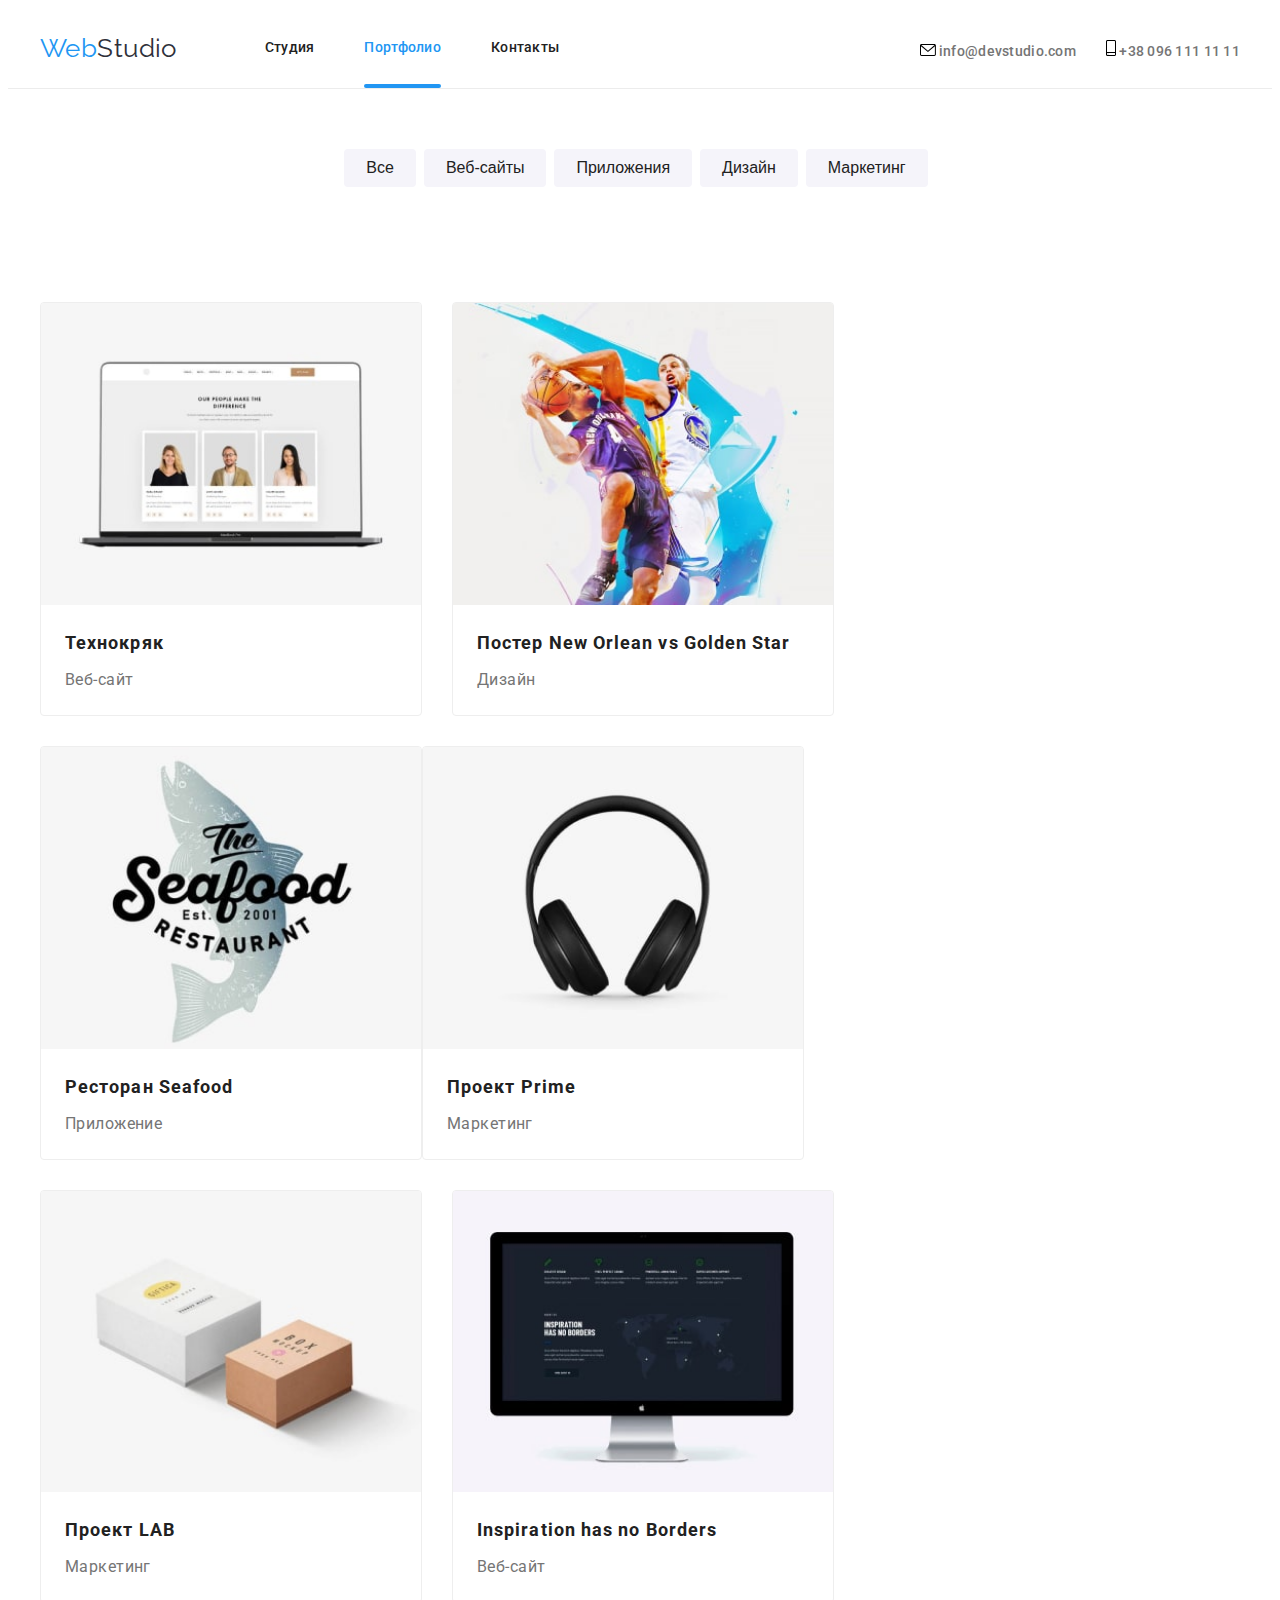
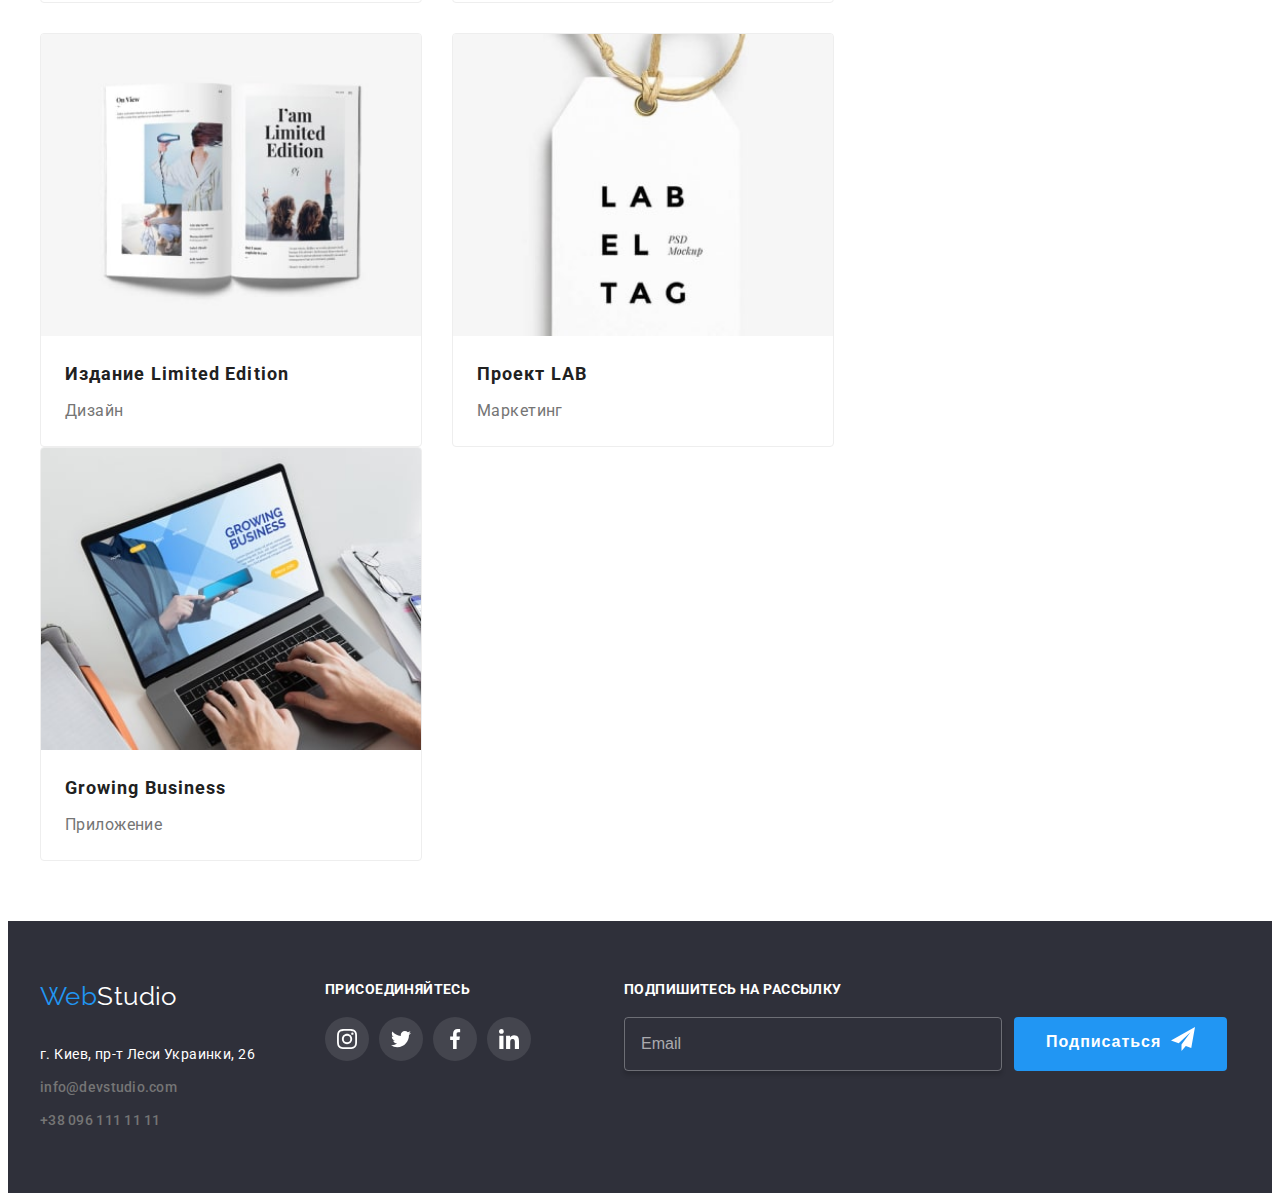
==== commit 6f7cf5a6: "Добавляет правильный путь к картинке" ====
--- a/portfolio.html
+++ b/portfolio.html
@@ -93,7 +93,7 @@
                 <li class="portfolio-gallery__list-item">
                     <div class="portfolio-gallery__image">
                         <picture class="picture">
-                        <source srcset="./img/portfolio/port_desktop2.jpg 1x, ./img/port_desktop2@2x.jpg 2x" media="(min-width: 1200px)">  
+                        <source srcset="./img/port_desktop2.jpg 1x, ./img/port_desktop2@2x.jpg 2x" media="(min-width: 1200px)">  
                             <source srcset="./img/port_tablet2.jpg 1x, ./img/port_tablet2@2x.jpg 2x" media="(min-width: 768px)">
                             <source srcset="./img/port_mobil2.jpg 1x, ./img/port_mobil2@2x.jpg 2x" media="(min-width: 480px)">
                                <img src="./img/port_mobil2.jpg" width="450px" alt="Постер New Orlean vs Golden Star">
